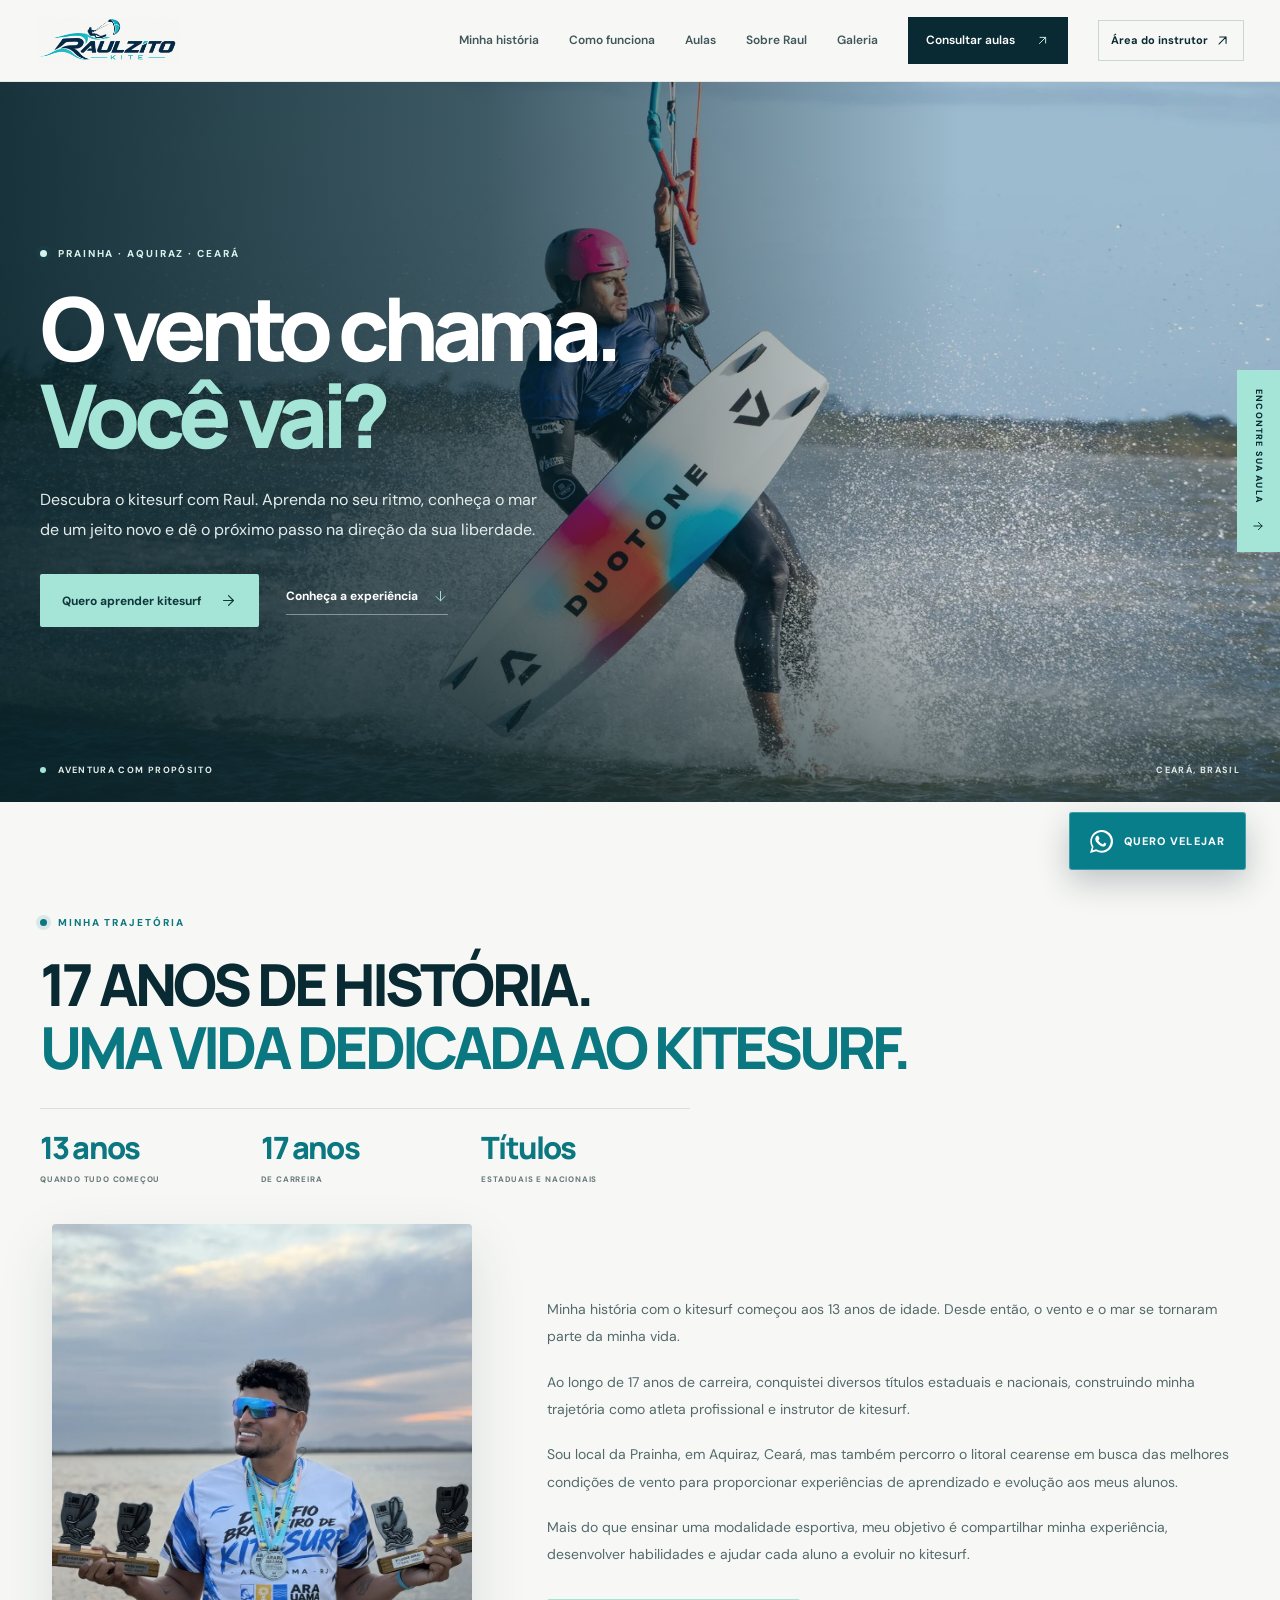
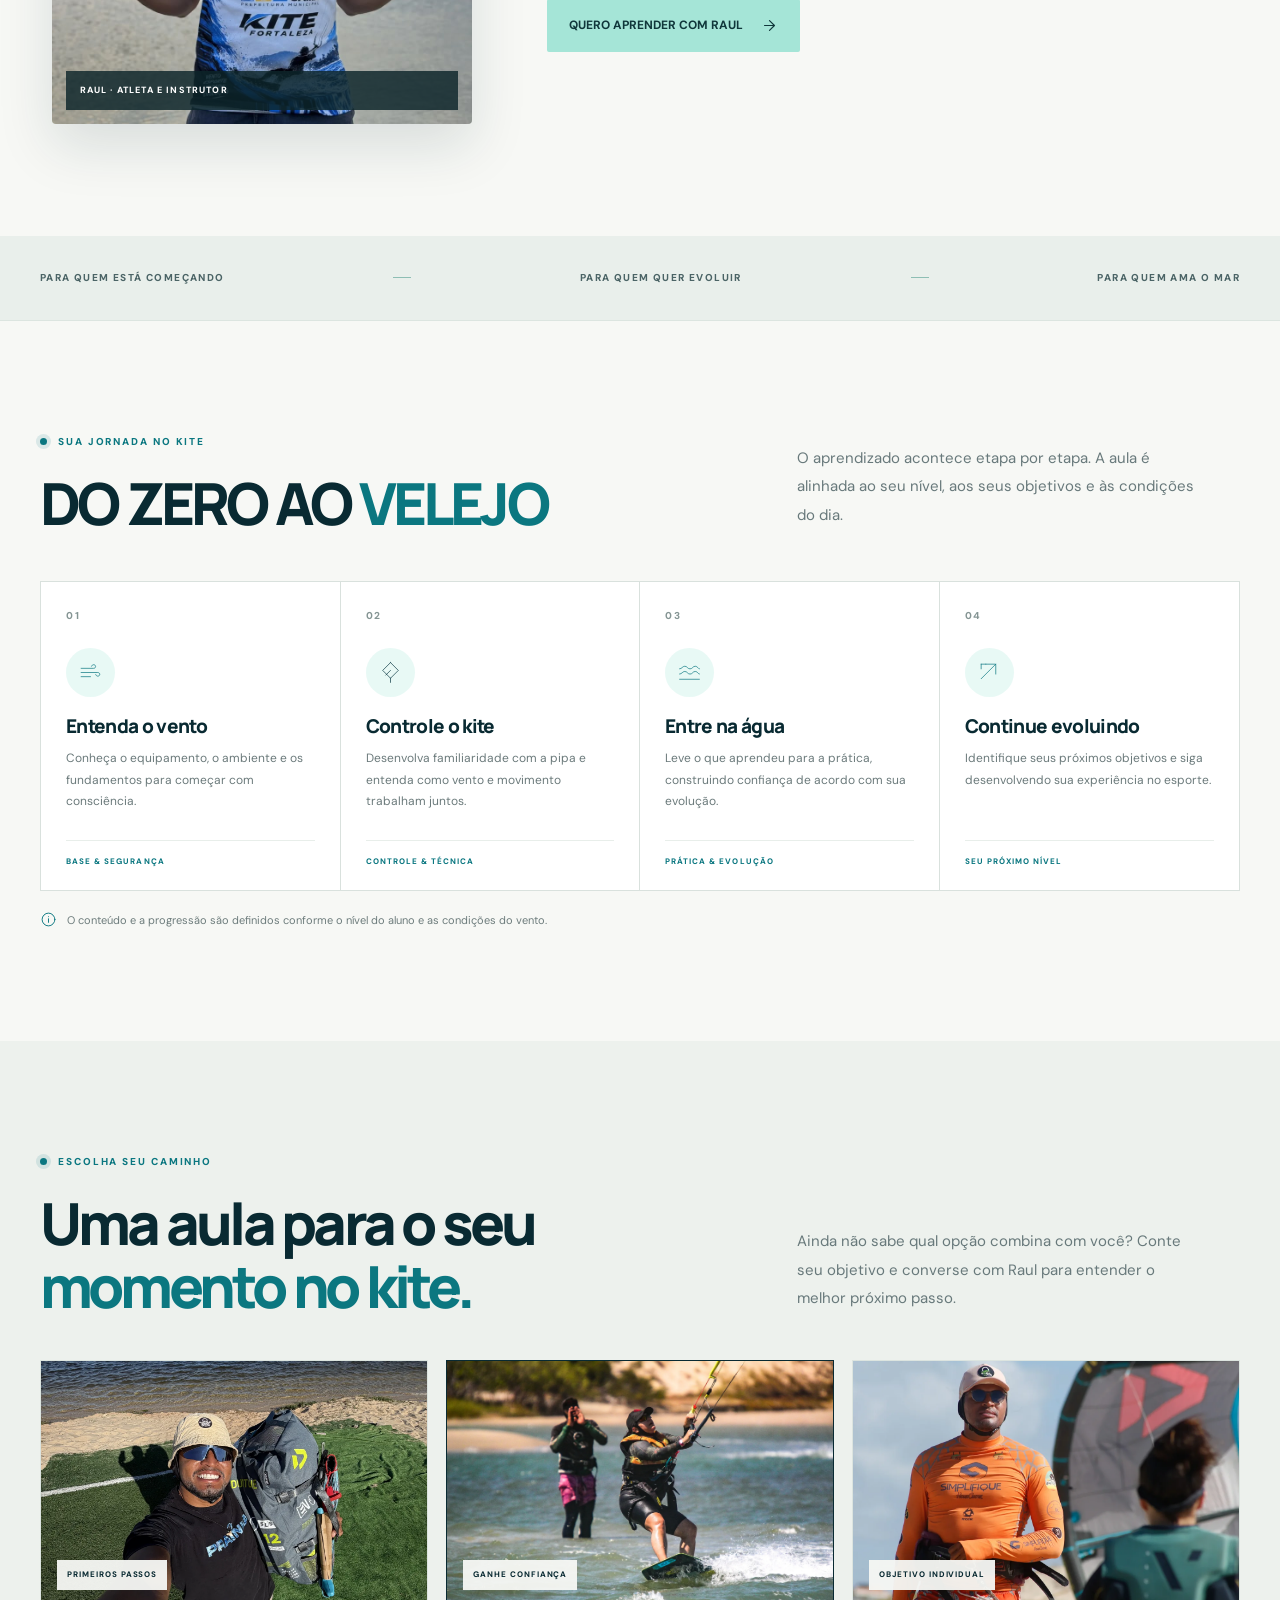
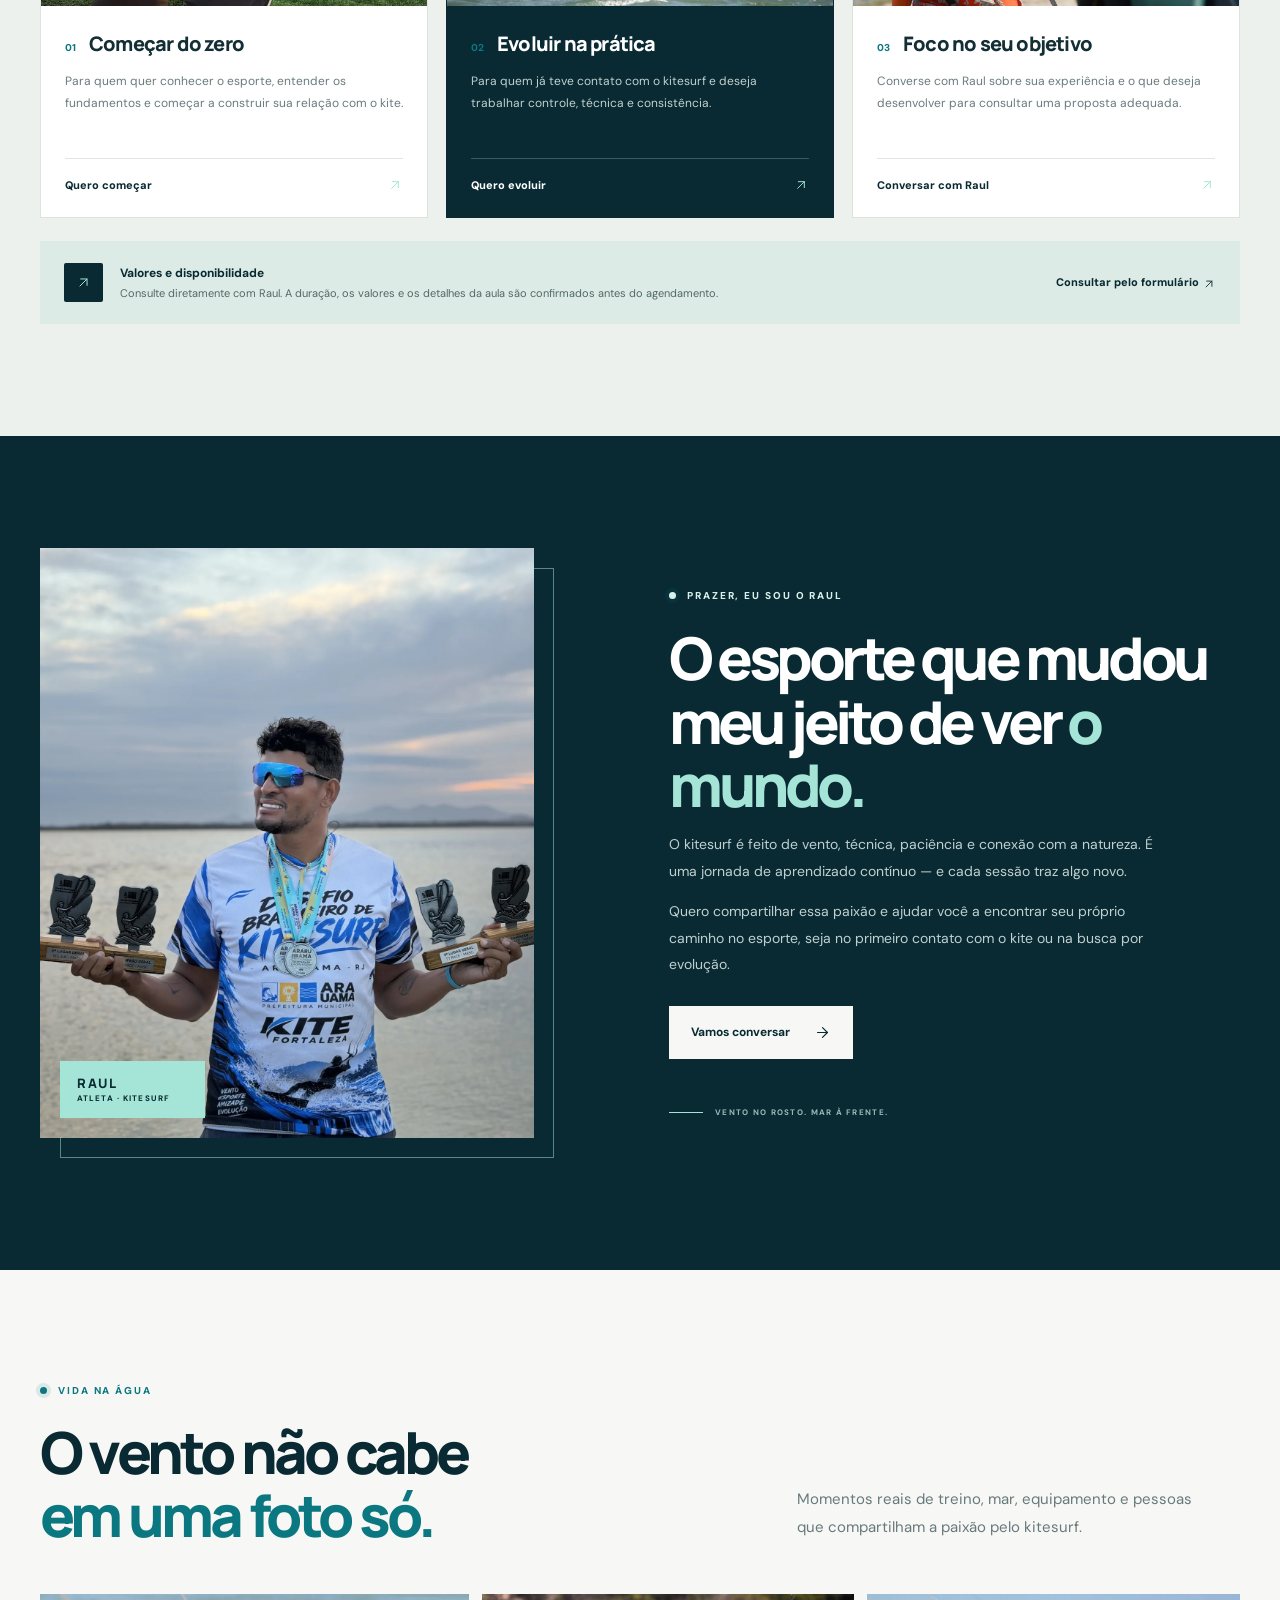
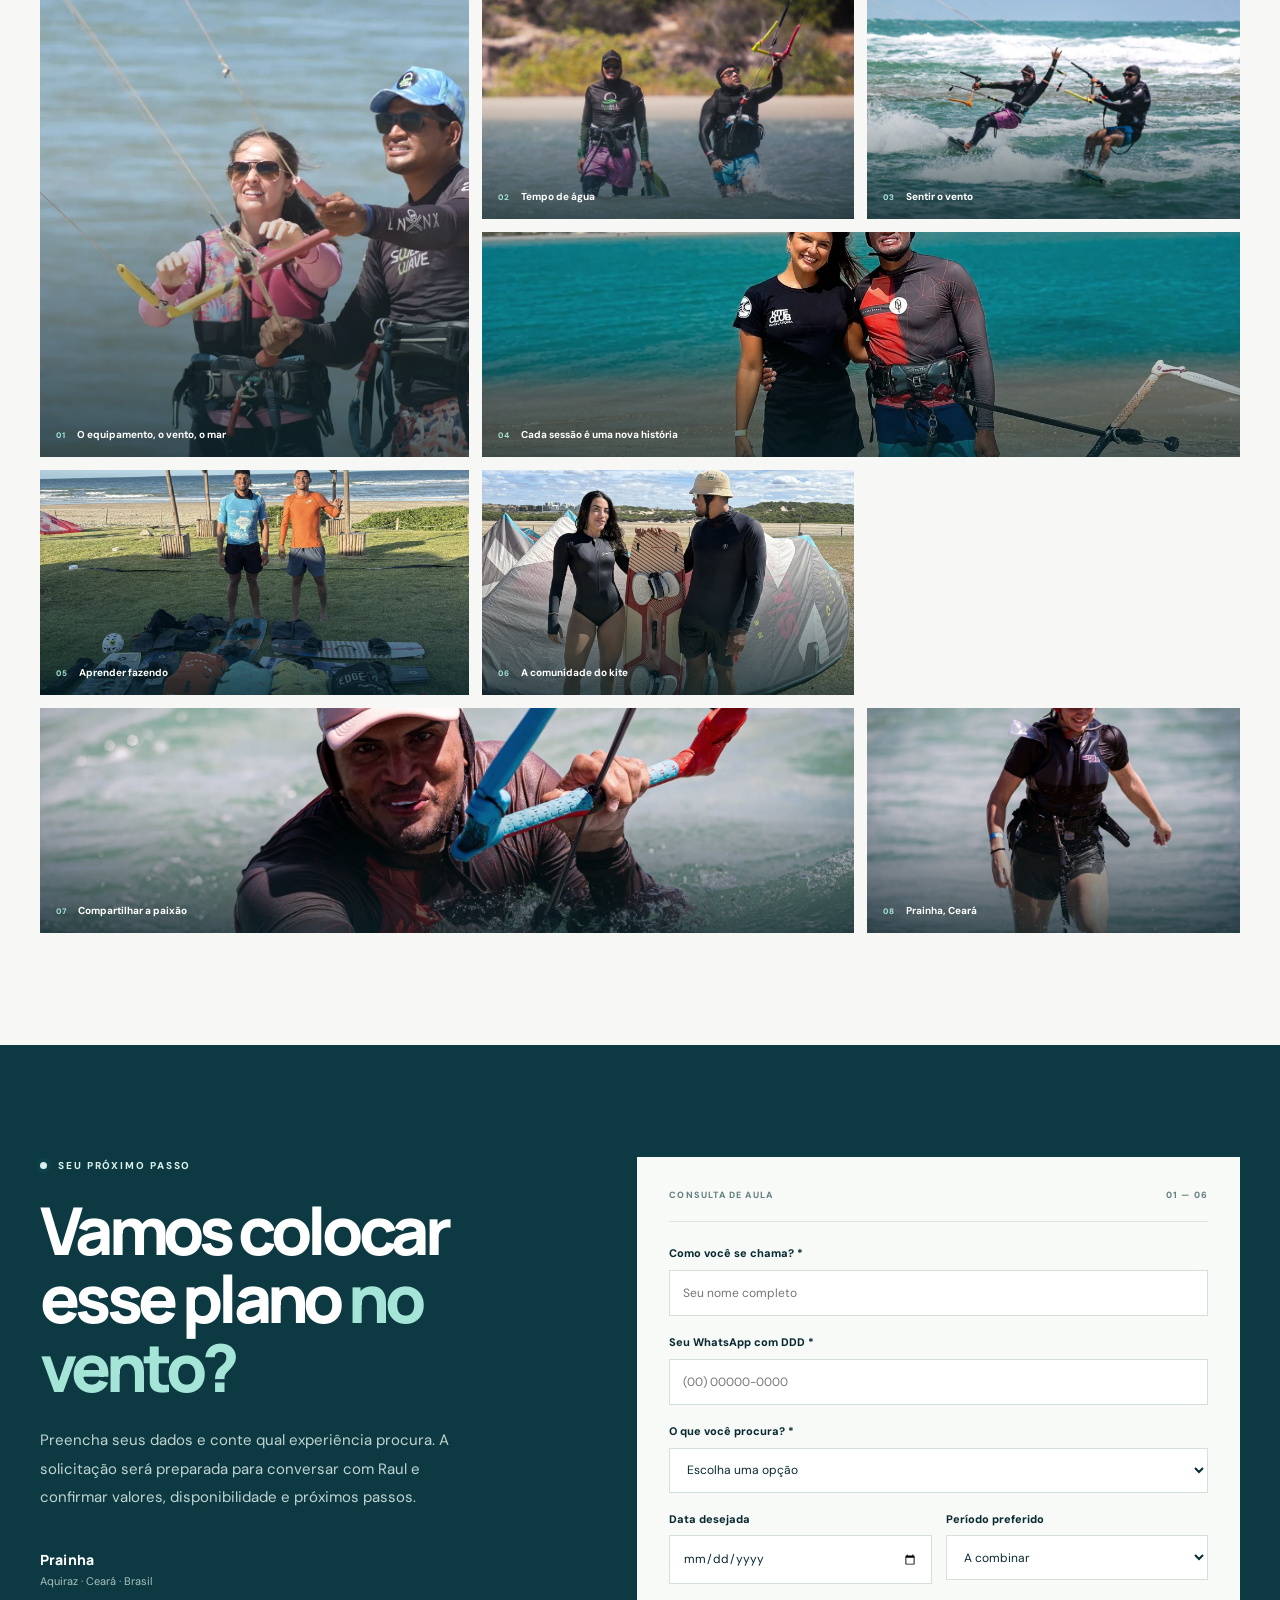
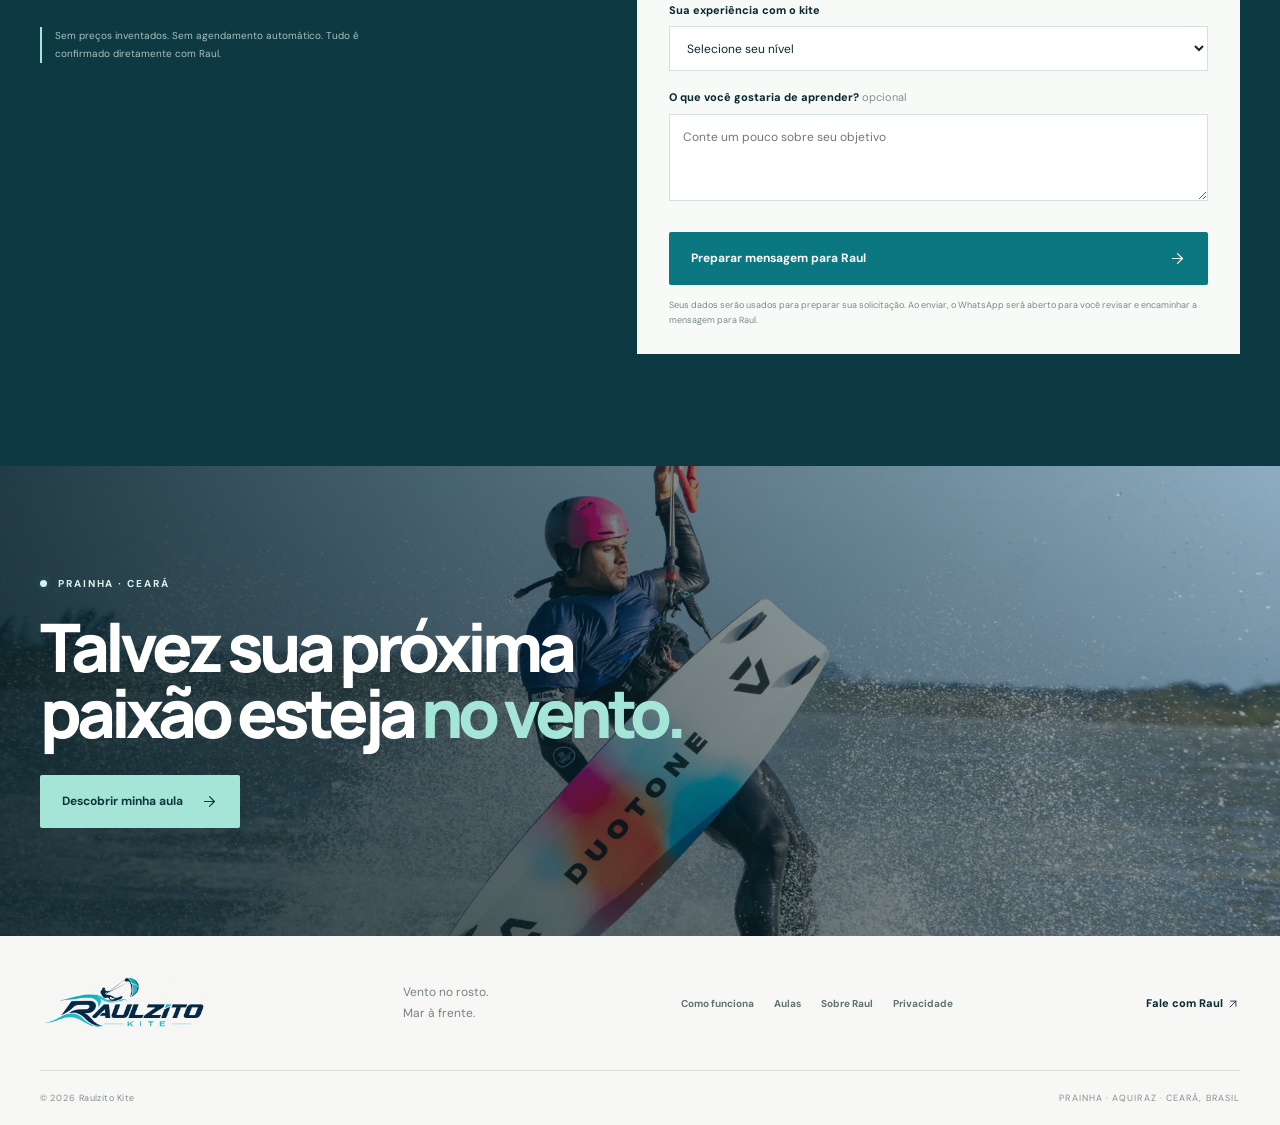
==== index.html @ 7137247d "Improve SEO metadata and structured data" ====
<!doctype html>
<html lang="pt-BR">
<head>
  <meta charset="utf-8">
    <link rel="manifest" href="manifest.webmanifest">
    <meta name="theme-color" content="#159b82">
    <meta name="apple-mobile-web-app-capable" content="yes">
    <meta name="apple-mobile-web-app-status-bar-style" content="black-translucent">
    <link rel="apple-touch-icon" href="assets/raulzito-kite-icon.png"><meta name="viewport" content="width=device-width,initial-scale=1">
  <meta name="theme-color" content="#f7f8f5">
  <title>Raulzito Kite | Aulas de Kitesurf na Prainha</title>
  <meta name="description" content="Conheça as aulas de kitesurf com Raulzito Kite na Prainha, Aquiraz, Ceará. Consulte disponibilidade e escolha seu objetivo.">
  <meta property="og:type" content="website"><meta property="og:title" content="Raulzito Kite — Seu próximo capítulo começa com o vento"><meta property="og:description" content="Aulas de kitesurf na Prainha, Aquiraz, Ceará."><meta property="og:image" content="assets/foto-01.webp">
  <link rel="icon" type="image/png" sizes="512x512" href="assets/raulzito-kite-icon.png"><link rel="preconnect" href="https://fonts.googleapis.com"><link rel="preconnect" href="https://fonts.gstatic.com" crossorigin>
  <link href="https://fonts.googleapis.com/css2?family=DM+Sans:wght@400;500;600;700&family=Manrope:wght@400;500;600;700;800&display=swap" rel="stylesheet">
  <link rel="stylesheet" href="styles.css">
  <link rel="canonical" href="https://www.raulzitokite.com.br/">
  <meta name="robots" content="index,follow,max-image-preview:large">
  <meta property="og:locale" content="pt_BR">
  <meta property="og:site_name" content="Raulzito Kite">
  <meta property="og:url" content="https://www.raulzitokite.com.br/">
  <meta property="og:image:alt" content="Raul praticando kitesurf na Prainha, Aquiraz, Ceará">
  <meta name="twitter:card" content="summary_large_image">
  <meta name="twitter:title" content="Raulzito Kite | Aulas de Kitesurf na Prainha">
  <meta name="twitter:description" content="Aulas de kitesurf com Raulzito Kite na Prainha, Aquiraz, Ceará.">
  <meta name="twitter:image" content="https://www.raulzitokite.com.br/assets/foto-01.webp">
  <script type="application/ld+json">
  {
    "@context": "https://schema.org",
    "@type": "SportsActivityLocation",
    "name": "Raulzito Kite",
    "url": "https://www.raulzitokite.com.br/",
    "description": "Aulas de kitesurf com Raulzito Kite na Prainha, Aquiraz, Ceará.",
    "image": "https://www.raulzitokite.com.br/assets/foto-01.webp",
    "address": {
      "@type": "PostalAddress",
      "addressLocality": "Aquiraz",
      "addressRegion": "CE",
      "addressCountry": "BR"
    },
    "areaServed": {
      "@type": "Place",
      "name": "Prainha, Aquiraz, Ceará, Brasil"
    }
  }
  </script>
</head>
<body>
  <header class="site-header" id="top">
    <a class="brand" href="#top" aria-label="Raulzito Kite — início"><img class="brand-logo" src="assets/raulzito-kite-logo.png" alt="Raulzito Kite"></a>
    <button class="menu-toggle" aria-label="Abrir menu" aria-expanded="false" aria-controls="primary-navigation"><span></span><span></span></button>
    <nav class="main-nav" id="primary-navigation" aria-label="Navegação principal"><a href="#historia">Minha história</a><a href="#metodo">Como funciona</a><a href="#aulas">Aulas</a><a href="#raul">Sobre Raul</a><a href="#galeria">Galeria</a><a class="nav-cta" href="#agendar">Consultar aulas <svg class="ui-icon arrow-icon" viewBox="0 0 24 24" aria-hidden="true" focusable="false"><path d="M7 17 17 7M8 7h9v9"/></svg></a><a class="nav-admin" href="admin.html">Área do instrutor <svg class="ui-icon arrow-icon" viewBox="0 0 24 24" aria-hidden="true" focusable="false"><path d="M7 17 17 7M8 7h9v9"/></svg></a></nav>
  </header>
  <main>
    <section class="hero" aria-labelledby="hero-title">
      <img class="hero-photo" src="assets/foto-01.webp" alt="Raul praticando kitesurf sobre a água" fetchpriority="high">
      <div class="hero-shade"></div>
      <div class="hero-content wrap">
        <p class="eyebrow light"><span class="eyebrow-dot"></span> PRAINHA · AQUIRAZ · CEARÁ</p>
        <h1 id="hero-title">O vento chama.<br><em>Você vai?</em></h1>
        <p class="hero-copy">Descubra o kitesurf com Raul. Aprenda no seu ritmo, conheça o mar de um jeito novo e dê o próximo passo na direção da sua liberdade.</p>
        <div class="hero-actions"><a class="button button-primary" href="#agendar">Quero aprender kitesurf <svg class="ui-icon arrow-icon" viewBox="0 0 24 24" aria-hidden="true" focusable="false"><path d="M5 12h13M12 5l7 7-7 7"/></svg></a><a class="hero-link" href="#metodo">Conheça a experiência <svg class="ui-icon arrow-icon" viewBox="0 0 24 24" aria-hidden="true" focusable="false"><path d="M12 4v15M5 12l7 7 7-7"/></svg></a></div>
      </div>
      <div class="hero-caption"><span><b class="caption-dot"></b> AVENTURA COM PROPÓSITO</span><span>CEARÁ, BRASIL</span></div>
      <a class="hero-side-note" href="#aulas">ENCONTRE SUA AULA <svg class="ui-icon arrow-icon" viewBox="0 0 24 24" aria-hidden="true" focusable="false"><path d="M7 17 17 7M8 7h9v9"/></svg></a>
    </section>


    <section class="bio-history section-pad" id="historia" aria-labelledby="bio-history-title">
      <div class="wrap bio-history-grid">
        <div class="bio-history-heading">
          <p class="eyebrow"><span class="eyebrow-dot"></span> MINHA TRAJETÓRIA</p>
          <h2 id="bio-history-title">17 ANOS DE HISTÓRIA.<br><em>UMA VIDA DEDICADA AO KITESURF.</em></h2>
          <div class="bio-history-stats" aria-label="Destaques da carreira">
            <div><strong>13 anos</strong><span>QUANDO TUDO COMEÇOU</span></div>
            <div><strong>17 anos</strong><span>DE CARREIRA</span></div>
            <div><strong>Títulos</strong><span>ESTADUAIS E NACIONAIS</span></div>
          </div>
        </div>
        <div class="bio-history-content">
          <div class="bio-history-photo"><img src="assets/raul-biografia.jpeg" alt="Raul segurando medalha e troféus de kitesurf na praia" loading="lazy"><span>RAUL · ATLETA E INSTRUTOR</span></div>
          <div class="bio-history-copy">
            <p>Minha história com o kitesurf começou aos 13 anos de idade. Desde então, o vento e o mar se tornaram parte da minha vida.</p>
            <p>Ao longo de 17 anos de carreira, conquistei diversos títulos estaduais e nacionais, construindo minha trajetória como atleta profissional e instrutor de kitesurf.</p>
            <p>Sou local da Prainha, em Aquiraz, Ceará, mas também percorro o litoral cearense em busca das melhores condições de vento para proporcionar experiências de aprendizado e evolução aos meus alunos.</p>
            <p>Mais do que ensinar uma modalidade esportiva, meu objetivo é compartilhar minha experiência, desenvolver habilidades e ajudar cada aluno a evoluir no kitesurf.</p>
            <a class="button button-primary" href="#agendar">QUERO APRENDER COM RAUL <svg class="ui-icon arrow-icon" viewBox="0 0 24 24" aria-hidden="true" focusable="false"><path d="M5 12h13M12 5l7 7-7 7"/></svg></a>
          </div>
        </div>
      </div>
    </section>

    <section class="intro-band"><div class="wrap intro-band-inner"><p>PARA QUEM ESTÁ COMEÇANDO</p><span class="band-divider" aria-hidden="true"></span><p>PARA QUEM QUER EVOLUIR</p><span class="band-divider" aria-hidden="true"></span><p>PARA QUEM AMA O MAR</p></div></section>

    <section class="method section-pad" id="metodo"><div class="wrap">
      <div class="section-heading"><div><p class="eyebrow"><span class="eyebrow-dot"></span> SUA JORNADA NO KITE</p><h2>DO ZERO AO <em>VELEJO</em></h2></div><p class="section-lead">O aprendizado acontece etapa por etapa. A aula é alinhada ao seu nível, aos seus objetivos e às condições do dia.</p></div>
      <div class="steps-grid">
        <article class="step-card"><span class="step-number">01</span><div class="step-icon"><svg class="ui-icon step-svg" viewBox="0 0 48 48" aria-hidden="true" focusable="false"><path d="M6 16h24c5 0 5-7 0-7-2 0-3 1-4 3M6 24h32c5 0 5 7 0 7-2 0-3-1-4-3M6 32h18"/></svg></div><h3>Entenda o vento</h3><p>Conheça o equipamento, o ambiente e os fundamentos para começar com consciência.</p><span class="step-bottom">BASE & SEGURANÇA</span></article>
        <article class="step-card"><span class="step-number">02</span><div class="step-icon kite-icon"><svg class="ui-icon step-svg" viewBox="0 0 48 48" aria-hidden="true" focusable="false"><path d="M24 5 39 20 24 35 9 20 24 5ZM24 35v8M24 20l-9 9"/></svg></div><h3>Controle o kite</h3><p>Desenvolva familiaridade com a pipa e entenda como vento e movimento trabalham juntos.</p><span class="step-bottom">CONTROLE & TÉCNICA</span></article>
        <article class="step-card"><span class="step-number">03</span><div class="step-icon wave-icon"><svg class="ui-icon step-svg" viewBox="0 0 48 48" aria-hidden="true" focusable="false"><path d="M5 17c5 0 5-5 10-5s5 5 10 5 5-5 10-5 5 5 8 5M5 27c5 0 5-5 10-5s5 5 10 5 5-5 10-5 5 5 8 5M5 37h38"/></svg></div><h3>Entre na água</h3><p>Leve o que aprendeu para a prática, construindo confiança de acordo com sua evolução.</p><span class="step-bottom">PRÁTICA & EVOLUÇÃO</span></article>
        <article class="step-card"><span class="step-number">04</span><div class="step-icon"><svg class="ui-icon step-svg" viewBox="0 0 48 48" aria-hidden="true" focusable="false"><path d="M8 36 36 8M17 8h19v19M8 8v9M8 8h9"/></svg></div><h3>Continue evoluindo</h3><p>Identifique seus próximos objetivos e siga desenvolvendo sua experiência no esporte.</p><span class="step-bottom">SEU PRÓXIMO NÍVEL</span></article>
      </div>
      <p class="method-note"><svg class="ui-icon info-icon" viewBox="0 0 24 24" aria-hidden="true" focusable="false"><circle cx="12" cy="12" r="9"/><path d="M12 11v5M12 8h.01"/></svg> O conteúdo e a progressão são definidos conforme o nível do aluno e as condições do vento.</p>
    </div></section>

    <section class="lessons section-pad" id="aulas"><div class="wrap">
      <div class="section-heading lessons-heading"><div><p class="eyebrow"><span class="eyebrow-dot"></span> ESCOLHA SEU CAMINHO</p><h2>Uma aula para o seu<br><em>momento no kite.</em></h2></div><p class="section-lead">Ainda não sabe qual opção combina com você? Conte seu objetivo e converse com Raul para entender o melhor próximo passo.</p></div>
      <div class="lesson-grid">
        <article class="lesson-card"><div class="lesson-image"><img src="assets/foto-03.webp" alt="Raul na praia com equipamento de kitesurf" loading="lazy"><span class="lesson-tag">PRIMEIROS PASSOS</span></div><div class="lesson-info"><div class="lesson-title-row"><span>01</span><h3>Começar do zero</h3></div><p>Para quem quer conhecer o esporte, entender os fundamentos e começar a construir sua relação com o kite.</p><button class="text-button choose-lesson" data-lesson="Aula para iniciantes">Quero começar <svg class="ui-icon arrow-icon" viewBox="0 0 24 24" aria-hidden="true" focusable="false"><path d="M7 17 17 7M8 7h9v9"/></svg></button></div></article>
        <article class="lesson-card lesson-featured"><div class="lesson-image"><img src="assets/foto-07.webp" alt="Praticantes velejando sobre a água" loading="lazy"><span class="lesson-tag">GANHE CONFIANÇA</span></div><div class="lesson-info"><div class="lesson-title-row"><span>02</span><h3>Evoluir na prática</h3></div><p>Para quem já teve contato com o kitesurf e deseja trabalhar controle, técnica e consistência.</p><button class="text-button choose-lesson" data-lesson="Aula de evolução">Quero evoluir <svg class="ui-icon arrow-icon" viewBox="0 0 24 24" aria-hidden="true" focusable="false"><path d="M7 17 17 7M8 7h9v9"/></svg></button></div></article>
        <article class="lesson-card"><div class="lesson-image"><img src="assets/foto-06.webp" alt="Orientação de kitesurf na praia" loading="lazy"><span class="lesson-tag">OBJETIVO INDIVIDUAL</span></div><div class="lesson-info"><div class="lesson-title-row"><span>03</span><h3>Foco no seu objetivo</h3></div><p>Converse com Raul sobre sua experiência e o que deseja desenvolver para consultar uma proposta adequada.</p><button class="text-button choose-lesson" data-lesson="Aula personalizada">Conversar com Raul <svg class="ui-icon arrow-icon" viewBox="0 0 24 24" aria-hidden="true" focusable="false"><path d="M7 17 17 7M8 7h9v9"/></svg></button></div></article>
      </div>
      <div class="pricing-note"><span class="pricing-note-icon" aria-hidden="true"><svg class="ui-icon arrow-icon" viewBox="0 0 24 24" aria-hidden="true" focusable="false"><path d="M7 17 17 7M8 7h9v9"/></svg></span><p><strong>Valores e disponibilidade</strong><br>Consulte diretamente com Raul. A duração, os valores e os detalhes da aula são confirmados antes do agendamento.</p><a href="#agendar">Consultar pelo formulário <svg class="ui-icon arrow-icon" viewBox="0 0 24 24" aria-hidden="true" focusable="false"><path d="M7 17 17 7M8 7h9v9"/></svg></a></div>
    </div></section>

    <section class="about section-pad" id="raul"><div class="wrap about-grid"><div class="about-photo-wrap"><img src="assets/foto-02.webp" alt="Raul com medalhas e troféus" loading="lazy"><div class="photo-label"><span>RAUL</span><small>ATLETA · KITESURF</small></div><div class="photo-outline"></div></div><div class="about-copy"><p class="eyebrow light"><span class="eyebrow-dot"></span> PRAZER, EU SOU O RAUL</p><h2>O esporte que mudou<br>meu jeito de ver <em>o mundo.</em></h2><p>O kitesurf é feito de vento, técnica, paciência e conexão com a natureza. É uma jornada de aprendizado contínuo — e cada sessão traz algo novo.</p><p>Quero compartilhar essa paixão e ajudar você a encontrar seu próprio caminho no esporte, seja no primeiro contato com o kite ou na busca por evolução.</p><a class="button button-light" href="#agendar">Vamos conversar <svg class="ui-icon arrow-icon" viewBox="0 0 24 24" aria-hidden="true" focusable="false"><path d="M5 12h13M12 5l7 7-7 7"/></svg></a><div class="about-signature"><span class="signature-line"></span><span>VENTO NO ROSTO. MAR À FRENTE.</span></div></div></div></section>

    <section class="gallery section-pad" id="galeria"><div class="wrap"><div class="section-heading"><div><p class="eyebrow"><span class="eyebrow-dot"></span> VIDA NA ÁGUA</p><h2>O vento não cabe<br><em>em uma foto só.</em></h2></div><p class="section-lead">Momentos reais de treino, mar, equipamento e pessoas que compartilham a paixão pelo kitesurf.</p></div>
      <div class="gallery-grid"><figure class="gallery-item gallery-tall"><img src="assets/foto-05.webp" alt="Raul com equipamento na praia" loading="lazy"><figcaption><span>01</span> O equipamento, o vento, o mar</figcaption></figure><figure class="gallery-item"><img src="assets/foto-08.webp" alt="Raul durante uma sessão de kitesurf" loading="lazy"><figcaption><span>02</span> Tempo de água</figcaption></figure><figure class="gallery-item"><img src="assets/foto-09.webp" alt="Praticante de kitesurf em movimento" loading="lazy"><figcaption><span>03</span> Sentir o vento</figcaption></figure><figure class="gallery-item gallery-wide"><img src="assets/foto-10.webp" alt="Kitesurfistas velejando no mar" loading="lazy"><figcaption><span>04</span> Cada sessão é uma nova história</figcaption></figure><figure class="gallery-item"><img src="assets/foto-11.webp" alt="Praticante de kitesurf próximo à praia" loading="lazy"><figcaption><span>05</span> Aprender fazendo</figcaption></figure><figure class="gallery-item"><img src="assets/foto-12.webp" alt="Pessoas e equipamentos de kitesurf na praia" loading="lazy"><figcaption><span>06</span> A comunidade do kite</figcaption></figure><figure class="gallery-item gallery-wide"><img src="assets/foto-13.webp" alt="Raul com outro praticante na praia" loading="lazy"><figcaption><span>07</span> Compartilhar a paixão</figcaption></figure><figure class="gallery-item"><img src="assets/foto-14.webp" alt="Raul na água com equipamento de kitesurf" loading="lazy"><figcaption><span>08</span> Prainha, Ceará</figcaption></figure></div>
    </div></section>

    <section class="booking section-pad" id="agendar"><div class="wrap booking-grid"><div class="booking-copy"><p class="eyebrow light"><span class="eyebrow-dot"></span> SEU PRÓXIMO PASSO</p><h2>Vamos colocar<br>esse plano <em>no vento?</em></h2><p>Preencha seus dados e conte qual experiência procura. A solicitação será preparada para conversar com Raul e confirmar valores, disponibilidade e próximos passos.</p><div class="booking-place"><span><strong>Prainha</strong><small>Aquiraz · Ceará · Brasil</small></span></div><div class="booking-small-note">Sem preços inventados. Sem agendamento automático. Tudo é confirmado diretamente com Raul.</div></div>
      <form class="booking-form" id="booking-form"><div class="form-heading"><span>CONSULTA DE AULA</span><span>01 — 06</span></div><label for="name">Como você se chama? *</label><input id="name" name="name" autocomplete="name" placeholder="Seu nome completo" required>
        <label for="phone">Seu WhatsApp com DDD *</label><input id="phone" name="phone" inputmode="tel" autocomplete="tel" placeholder="(00) 00000-0000" required>
        <label for="lesson">O que você procura? *</label><select id="lesson" name="lesson" required><option value="">Escolha uma opção</option><option>Aula para iniciantes</option><option>Aula de evolução</option><option>Aula personalizada</option><option>Ainda tenho dúvidas</option></select>
        <div class="form-row"><div><label for="date">Data desejada</label><input id="date" name="date" type="date"></div><div><label for="time">Período preferido</label><select id="time" name="time"><option value="">A combinar</option><option>Manhã</option><option>Tarde</option><option>Flexível</option></select></div></div>
        <label for="level">Sua experiência com o kite</label><select id="level" name="level"><option value="">Selecione seu nível</option><option>Sou iniciante</option><option>Já fiz algumas aulas</option><option>Já velejo e quero evoluir</option><option>Prefiro conversar primeiro</option></select>
        <label for="notes">O que você gostaria de aprender? <span class="optional">opcional</span></label><textarea id="notes" name="notes" rows="3" placeholder="Conte um pouco sobre seu objetivo"></textarea>
        <button class="button button-primary form-submit" type="submit">Preparar mensagem para Raul <svg class="ui-icon arrow-icon" viewBox="0 0 24 24" aria-hidden="true" focusable="false"><path d="M5 12h13M12 5l7 7-7 7"/></svg></button><p class="form-privacy">Seus dados serão usados para preparar sua solicitação. Ao enviar, o WhatsApp será aberto para você revisar e encaminhar a mensagem para Raul.</p><p class="form-status" id="form-status" role="status" aria-live="polite"></p>
      </form></div></section>

    <section class="closing"><img src="assets/foto-01.webp" alt="Raul praticando kitesurf no mar" loading="lazy"><div class="closing-shade"></div><div class="closing-content wrap"><p class="eyebrow light"><span class="eyebrow-dot"></span> PRAINHA · CEARÁ</p><h2>Talvez sua próxima<br>paixão esteja <em>no vento.</em></h2><a class="button button-primary" href="#agendar">Descobrir minha aula <svg class="ui-icon arrow-icon" viewBox="0 0 24 24" aria-hidden="true" focusable="false"><path d="M5 12h13M12 5l7 7-7 7"/></svg></a></div></section>
  </main>
  <footer class="footer"><div class="wrap footer-main"><a class="brand footer-brand" href="#top" aria-label="Raulzito Kite — início"><img class="brand-logo footer-logo" src="assets/raulzito-kite-logo.png" alt="Raulzito Kite"></a><p>Vento no rosto.<br>Mar à frente.</p><div class="footer-links"><a href="#metodo">Como funciona</a><a href="#aulas">Aulas</a><a href="#raul">Sobre Raul</a><a href="privacidade.html">Privacidade</a></div><a class="footer-contact" href="#agendar">Fale com Raul <svg class="ui-icon arrow-icon" viewBox="0 0 24 24" aria-hidden="true" focusable="false"><path d="M7 17 17 7M8 7h9v9"/></svg></a></div><div class="wrap footer-bottom"><span>© <span id="year"></span> Raulzito Kite</span><span>PRAINHA · AQUIRAZ · CEARÁ, BRASIL</span></div></footer>
  <a class="floating-whatsapp-cta" href="https://wa.me/558585962829?text=Ol%C3%A1%2C%20Raul!%20Quero%20velejar%20a%C3%AD%20e%20gostaria%20de%20saber%20mais%20sobre%20as%20aulas%20de%20kitesurf." target="_blank" rel="noopener noreferrer" aria-label="Quero velejar — conversar com Raul pelo WhatsApp">
    <svg viewBox="0 0 24 24" aria-hidden="true" focusable="false"><path d="M20.5 3.5A11.8 11.8 0 0 0 12.1 0C5.6 0 .3 5.3.3 11.8c0 2.1.6 4.1 1.6 5.9L0 24l6.5-1.7a11.8 11.8 0 0 0 5.6 1.4h.1c6.5 0 11.8-5.3 11.8-11.8 0-3.2-1.2-6.2-3.5-8.4ZM12.1 21.7h-.1a9.8 9.8 0 0 1-5-1.4l-.4-.2-3.9 1 1-3.8-.3-.4a9.8 9.8 0 1 1 8.7 4.8Zm5.4-7.3c-.3-.2-1.8-.9-2.1-1s-.5-.2-.7.2-.8 1-1 1.2-.4.2-.7.1a8.1 8.1 0 0 1-2.4-1.5 9 9 0 0 1-1.7-2.1c-.2-.3 0-.5.1-.7l.5-.6.3-.5c.1-.2 0-.4 0-.6s-.7-1.7-.9-2.3c-.2-.6-.5-.5-.7-.5h-.6c-.2 0-.6.1-.9.4s-1.2 1.2-1.2 2.8 1.2 3.2 1.4 3.4a11.3 11.3 0 0 0 4.4 3.9c.6.3 1.1.5 1.5.6.6.2 1.2.2 1.6.1.5-.1 1.8-.7 2-1.4.3-.7.3-1.3.2-1.4s-.2-.2-.5-.3Z"/></svg>
    <span>QUERO VELEJAR</span>
  </a>
  <script src="config.js"></script><script src="script.js"></script>
</body></html>
---- styles.css ----
:root{--ink:#132e34;--deep:#092a32;--deep2:#0c3a43;--sea:#0b7780;--mint:#c9ece4;--paper:#f7f8f5;--sand:#eef1ec;--white:#fff;--muted:#697a7d;--line:#d9e1dd;--display:'Manrope',sans-serif;--body:'DM Sans',sans-serif}*{box-sizing:border-box}html{scroll-behavior:smooth;scroll-padding-top:86px}body{margin:0;background:var(--paper);color:var(--ink);font:15px/1.7 var(--body);-webkit-font-smoothing:antialiased}img{display:block;width:100%;max-width:100%;object-fit:cover}a{color:inherit;text-decoration:none}button,input,select,textarea{font:inherit}.wrap{width:min(1200px,calc(100% - 72px));margin-inline:auto}.site-header{height:82px;padding:0 max(36px,calc((100vw - 1320px)/2));display:flex;align-items:center;justify-content:space-between;background:rgba(247,248,245,.97);position:sticky;top:0;z-index:50;border-bottom:1px solid rgba(19,46,52,.08);backdrop-filter:blur(16px)}.brand{display:inline-flex;align-items:center;flex-shrink:0}.brand-logo{width:145px;height:72px;object-fit:contain;object-position:left center}.footer-logo{width:170px;height:85px;object-position:left center}.main-nav{display:flex;align-items:center;gap:30px;font-size:12px;font-weight:600;color:#40565a}.main-nav>a:not(.nav-cta):hover{color:var(--sea)}.nav-admin{display:inline-flex;align-items:center;gap:6px;padding:10px 12px;border:1px solid #cbd8d2;color:var(--deep);font-size:11px;font-weight:700;white-space:nowrap;transition:background .2s,border-color .2s}.nav-admin:hover{background:#e7f1ec;border-color:#9ebbb0}.nav-admin span{color:var(--sea);font-size:13px}.nav-cta{display:flex;align-items:center;gap:20px;background:var(--deep);color:white;padding:13px 18px}.nav-cta span{color:var(--mint)}.menu-toggle{display:none}.hero{height:min(720px,calc(100vh - 82px));min-height:590px;position:relative;overflow:hidden;display:flex;align-items:center;background:var(--deep);color:white}.hero-photo,.hero-shade{position:absolute;inset:0;width:100%;height:100%}.hero-photo{object-position:center 42%;filter:saturate(.92)}.hero-shade{background:linear-gradient(90deg,rgba(5,31,37,.89) 0%,rgba(5,31,37,.67) 38%,rgba(5,31,37,.13) 75%),linear-gradient(0deg,rgba(5,31,37,.55),transparent 32%)}.hero-content{position:relative;z-index:2;padding-bottom:12px}.eyebrow{display:flex;align-items:center;gap:11px;font-size:10px;letter-spacing:.19em;font-weight:800;text-transform:uppercase;color:var(--sea);margin:0 0 22px}.eyebrow.light{color:#d8f1ec}.eyebrow-dot{width:7px;height:7px;border-radius:50%;background:currentColor;display:inline-block;box-shadow:0 0 0 4px rgba(11,119,128,.12)}.hero h1,.section-heading h2,.about-copy h2,.closing h2{font:800 clamp(48px,7.2vw,88px)/.99 var(--display);letter-spacing:-.075em;margin:0;text-wrap:balance}.hero h1 em,.section-heading h2 em,.about-copy h2 em,.closing h2 em{font-style:normal;color:#a5e5d7}.hero-copy{max-width:515px;margin:27px 0 30px;color:#e3edeb;font-size:16px;line-height:1.85}.hero-actions{display:flex;align-items:center;gap:27px}.button{min-height:53px;padding:0 21px;display:inline-flex;align-items:center;justify-content:center;gap:24px;border:1px solid transparent;font-size:12px;font-weight:700;cursor:pointer;transition:transform .2s,background .2s}.button:hover{transform:translateY(-2px)}.button-primary{background:#a5e5d7;color:#10373b}.button-primary:hover{background:#c5f0e6}.button span{font-size:inherit}.hero-link{display:inline-flex;align-items:center;gap:15px;font-size:12px;font-weight:700;color:white;border-bottom:1px solid rgba(255,255,255,.4);padding-bottom:8px}.hero-link span{color:#a5e5d7}.hero-caption{position:absolute;left:max(36px,calc((100vw - 1200px)/2));right:max(36px,calc((100vw - 1200px)/2));bottom:24px;display:flex;justify-content:space-between;color:#e0ece9;font-size:9px;letter-spacing:.15em;font-weight:700}.caption-dot{display:inline-block;width:6px;height:6px;border-radius:50%;background:#a5e5d7;margin-right:9px}.hero-side-note{position:absolute;right:0;top:40%;writing-mode:vertical-rl;display:flex;align-items:center;gap:16px;background:#a5e5d7;color:var(--deep);padding:19px 14px;font-size:9px;letter-spacing:.13em;font-weight:800}.hero-side-note span{font-size:inherit}.intro-band{background:#e9efeb;border-bottom:1px solid #dce5e0}.intro-band-inner{min-height:84px;display:flex;align-items:center;justify-content:space-between;gap:18px}.intro-band p{font-size:10px;letter-spacing:.14em;font-weight:800;color:#4b6466;margin:0}.band-plus{color:var(--sea)}.section-pad{padding:112px 0}.section-heading{display:grid;grid-template-columns:1.1fr .7fr;align-items:end;gap:60px;margin-bottom:47px}.section-heading h2{font-size:clamp(38px,5vw,58px);color:var(--deep);letter-spacing:-.065em;line-height:1.08}.section-heading h2 em{color:var(--sea)}.section-lead{max-width:410px;color:#68797b;margin:0 0 5px;line-height:1.9}.steps-grid{display:grid;grid-template-columns:repeat(4,1fr);border:1px solid var(--line);background:white}.step-card{min-height:275px;padding:25px 25px 21px;position:relative;border-right:1px solid var(--line);display:flex;flex-direction:column}.step-card:last-child{border-right:0}.step-number{font-size:10px;letter-spacing:.15em;color:#859594;font-weight:800}.step-icon{width:49px;height:49px;border-radius:50%;display:grid;place-items:center;background:#e3f3ee;color:var(--sea);margin:24px 0 18px}.kite-icon{font-size:26px}.wave-icon{font-size:33px}.step-card h3{font:800 19px/1.25 var(--display);letter-spacing:-.035em;margin:0 0 9px;color:var(--deep)}.step-card p{font-size:12px;line-height:1.8;color:#6b7a7b;margin:0 0 27px}.step-bottom{margin-top:auto;padding-top:14px;border-top:1px solid #e8eeea;font-size:8px;letter-spacing:.13em;font-weight:800;color:var(--sea)}.method-note{display:flex;align-items:center;gap:11px;font-size:11px;color:#6d7c7c;margin:20px 0 0}.method-note span{display:grid;place-items:center;width:18px;height:18px;border:1px solid #a5c9c1;border-radius:50%;font-size:10px;color:var(--sea)}.lessons{background:#edf1ed}.lessons-heading{margin-bottom:42px}.lesson-grid{display:grid;grid-template-columns:repeat(3,1fr);gap:18px}.lesson-card{background:white;border:1px solid #dce4df;min-width:0;transition:transform .25s,box-shadow .25s}.lesson-card:hover{transform:translateY(-5px);box-shadow:0 18px 35px rgba(9,42,50,.08)}.lesson-featured{background:var(--deep);color:white;border-color:var(--deep)}.lesson-image{height:245px;position:relative;overflow:hidden;background:#d7e3df}.lesson-image img{height:100%;transition:transform .5s}.lesson-card:hover .lesson-image img{transform:scale(1.035)}.lesson-tag{position:absolute;left:16px;bottom:16px;background:rgba(247,248,245,.95);color:var(--deep);padding:8px 10px;font-size:8px;letter-spacing:.12em;font-weight:800}.lesson-info{padding:25px 24px 23px}.lesson-title-row{display:flex;align-items:baseline;gap:13px}.lesson-title-row>span{font-size:10px;color:var(--sea);font-weight:800}.lesson-title-row h3{font:800 20px/1.25 var(--display);letter-spacing:-.04em;margin:0}.lesson-info p{font-size:12px;line-height:1.9;color:#6a7b7d;min-height:68px;margin:14px 0 20px}.lesson-featured .lesson-info p{color:#c1d0d0}.text-button{border:0;border-top:1px solid #dfe6e1;background:none;width:100%;display:flex;align-items:center;justify-content:space-between;padding:17px 0 0;color:var(--deep);font-size:11px;font-weight:800;text-align:left;cursor:pointer}.text-button span{color:var(--sea)}.lesson-featured .text-button{border-color:#3b5960;color:white}.lesson-featured .text-button span{color:#a5e5d7}.pricing-note{margin-top:23px;background:#dcebe5;padding:22px 24px;display:flex;align-items:center;gap:17px}.pricing-note-icon{flex-shrink:0;width:39px;height:39px;display:grid;place-items:center;background:var(--deep);color:#a5e5d7;border-radius:2px}.pricing-note p{font-size:11px;color:#526968;line-height:1.7;margin:0;flex:1}.pricing-note p strong{color:var(--deep);font-size:12px}.pricing-note>a{font-size:11px;font-weight:800;color:var(--deep);white-space:nowrap}.pricing-note>a span{color:var(--sea);font-size:16px;margin-left:8px}.about{background:var(--deep);color:white;overflow:hidden}.about-grid{display:grid;grid-template-columns:.9fr 1fr;gap:clamp(55px,9vw,120px);align-items:center}.about-photo-wrap{position:relative;padding:0 20px 20px 0}.about-photo-wrap>img{height:590px;object-position:center 28%;position:relative;z-index:1}.photo-outline{position:absolute;inset:20px 0 0 20px;border:1px solid rgba(165,229,215,.5)}.photo-label{position:absolute;z-index:2;left:20px;bottom:40px;background:#a5e5d7;color:var(--deep);padding:13px 17px;display:flex;flex-direction:column;min-width:145px}.photo-label span{font:800 13px var(--display);letter-spacing:.12em}.photo-label small{font-size:8px;letter-spacing:.14em;font-weight:800}.about-copy h2{font-size:clamp(38px,4.7vw,59px);line-height:1.08}.about-copy h2 em{color:#a5e5d7}.about-copy>p:not(.eyebrow){color:#c0d0d0;max-width:490px;font-size:14px;line-height:1.9}.button-light{background:#f7f8f5;color:var(--deep);margin-top:14px}.button-light:hover{background:#d8f0e8}.about-signature{display:flex;align-items:center;gap:12px;margin-top:47px;font-size:8px;letter-spacing:.16em;font-weight:800;color:#9bb7b8}.signature-line{width:34px;height:1px;background:#a5e5d7}.gallery{background:var(--paper)}.gallery-grid{display:grid;grid-template-columns:1.15fr 1fr 1fr;grid-auto-rows:225px;gap:13px}.gallery-item{position:relative;margin:0;overflow:hidden;background:#dce5e1}.gallery-item img{height:100%;transition:transform .55s;filter:saturate(.91)}.gallery-item:hover img{transform:scale(1.045)}.gallery-item:after{content:"";position:absolute;inset:40% 0 0;background:linear-gradient(transparent,rgba(5,31,37,.72))}.gallery-item figcaption{position:absolute;z-index:1;bottom:14px;left:16px;right:12px;color:white;font-size:10px;font-weight:700}.gallery-item figcaption span{font-size:8px;letter-spacing:.13em;color:#a5e5d7;margin-right:9px}.gallery-tall{grid-row:span 2}.gallery-wide{grid-column:span 2}.booking{background:#0d3a42;color:white}.booking-grid{display:grid;grid-template-columns:.8fr 1fr;gap:clamp(45px,9vw,125px);align-items:start}.booking-copy{position:sticky;top:120px}.booking-copy h2{font:800 clamp(42px,5.4vw,66px)/1.04 var(--display);letter-spacing:-.07em;margin:0 0 25px}.booking-copy h2 em{font-style:normal;color:#a5e5d7}.booking-copy>p:not(.eyebrow){max-width:430px;color:#c0d4d2;line-height:1.9}.booking-place{display:flex;align-items:center;gap:14px;margin-top:35px}.place-mark{width:43px;height:43px;border:1px solid #65888a;border-radius:50%;display:grid;place-items:center;color:#a5e5d7;font-size:24px}.booking-place strong,.booking-place small{display:block}.booking-place strong{font:800 14px var(--display)}.booking-place small{font-size:11px;color:#a8c1c1}.booking-small-note{max-width:360px;border-left:2px solid #a5e5d7;padding-left:13px;color:#a8c1c1;font-size:10px;line-height:1.8;margin-top:36px}.booking-form{background:#f8faf7;color:var(--deep);padding:31px 32px 26px}.form-heading{display:flex;justify-content:space-between;border-bottom:1px solid #dce5df;padding-bottom:18px;margin-bottom:22px;font-size:9px;letter-spacing:.13em;font-weight:800;color:#648080}.booking-form label{display:block;font-size:11px;font-weight:800;margin:17px 0 7px}.booking-form input,.booking-form select,.booking-form textarea{width:100%;border:1px solid #d6e0da;background:white;border-radius:0;padding:12px 13px;min-height:45px;color:var(--deep);outline:none;font-size:12px}.booking-form textarea{resize:vertical}.booking-form input:focus,.booking-form select:focus,.booking-form textarea:focus{border-color:var(--sea);box-shadow:0 0 0 3px rgba(11,119,128,.09)}.form-row{display:grid;grid-template-columns:1fr 1fr;gap:14px}.optional{font-weight:400;color:#839190}.form-submit{width:100%;margin-top:22px;background:var(--sea);color:white;justify-content:space-between}.form-submit:hover{background:#095e66}.form-privacy{font-size:9px;line-height:1.7;color:#7a8987;margin:13px 0 0}.form-status{font-size:11px;line-height:1.7;color:#8a4a22;margin:10px 0 0}.form-status:empty{display:none}.closing{height:470px;position:relative;display:flex;align-items:center;overflow:hidden;background:var(--deep);color:white}.closing>img,.closing-shade{position:absolute;inset:0;width:100%;height:100%}.closing>img{object-position:center 45%}.closing-shade{background:linear-gradient(90deg,rgba(4,28,34,.82),rgba(4,28,34,.2)),linear-gradient(0deg,rgba(4,28,34,.28),transparent)}.closing-content{position:relative;z-index:1}.closing h2{font-size:clamp(40px,5.5vw,67px);margin-bottom:28px}.closing h2 em{color:#a5e5d7}.footer{background:#f7f8f5;color:var(--deep)}.footer-main{min-height:135px;display:flex;align-items:center;justify-content:space-between;gap:24px;border-bottom:1px solid #dce4df}.footer-main>p{font-size:12px;line-height:1.8;color:#758482}.footer-links{display:flex;gap:20px;font-size:10px;font-weight:700;color:#617270}.footer-links a:hover{color:var(--sea)}.footer-contact{font-size:11px;font-weight:800}.footer-bottom{min-height:54px;display:flex;align-items:center;justify-content:space-between;gap:18px;font-size:9px;letter-spacing:.05em;color:#82908d}.footer-bottom span:last-child{letter-spacing:.12em}.admin-note{font-size:10px;color:#98b0b0}.fine-print{font-size:10px;color:#768783;margin:15px 0 0}
@media(max-width:1000px){.main-nav{gap:17px}.main-nav>a{font-size:11px}.wrap{width:min(100% - 48px,1200px)}.hero-caption{left:24px;right:24px}.section-pad{padding:85px 0}.section-heading{gap:35px}.step-card{padding:20px 17px}.lesson-image{height:205px}.lesson-info{padding:21px 18px}.about-grid{gap:50px}.about-photo-wrap>img{height:520px}.gallery-grid{grid-auto-rows:190px}.booking-grid{gap:45px}.booking-form{padding:26px 24px}}
@media(max-width:760px){.site-header{height:72px;padding:0 22px}.brand-logo{width:120px;height:60px}.brand-symbol{width:35px;height:35px}.menu-toggle{display:flex;width:42px;height:42px;border:1px solid #d7e0da;background:transparent;align-items:center;justify-content:center;flex-direction:column;gap:5px}.menu-toggle span{width:17px;height:1.5px;background:var(--deep);transition:transform .2s}.menu-toggle[aria-expanded=true] span:first-child{transform:translateY(3.2px) rotate(45deg)}.menu-toggle[aria-expanded=true] span:last-child{transform:translateY(-3.2px) rotate(-45deg)}.main-nav{display:none;position:absolute;left:0;right:0;top:71px;background:var(--paper);padding:20px 22px 25px;border-bottom:1px solid var(--line);box-shadow:0 15px 25px rgba(9,42,50,.08);align-items:stretch;flex-direction:column;gap:0}.main-nav.is-open{display:flex}.main-nav>a:not(.nav-cta){padding:13px 0;border-bottom:1px solid #e1e7e2}.main-nav .nav-admin{margin-top:12px;padding:14px 15px;justify-content:space-between;border:1px solid #cbd8d2;background:#edf4f0;font-size:12px;min-height:48px}.nav-cta{margin-top:12px;justify-content:space-between;min-height:48px}.hero{min-height:680px;height:calc(88svh - 72px);max-height:790px}.hero-photo{object-position:58% center}.hero-shade{background:linear-gradient(90deg,rgba(5,31,37,.78),rgba(5,31,37,.18)),linear-gradient(0deg,rgba(5,31,37,.66),transparent 60%)}.wrap{width:calc(100% - 42px)}.hero h1{font-size:clamp(50px,12vw,76px)}.hero-copy{max-width:390px;font-size:14px}.hero-side-note{display:none}.hero-caption{left:21px;right:21px;font-size:8px}.intro-band-inner{min-height:76px;justify-content:center;gap:13px;flex-wrap:wrap;padding:15px 0}.intro-band p{font-size:8px}.band-plus{font-size:14px}.section-pad{padding:70px 0}.section-heading{grid-template-columns:1fr;gap:17px;margin-bottom:30px}.section-heading h2{font-size:clamp(36px,9vw,50px)}.section-lead{font-size:13px}.steps-grid{grid-template-columns:1fr 1fr}.step-card{min-height:255px;padding:20px}.step-card:nth-child(2){border-right:0}.step-card:nth-child(-n+2){border-bottom:1px solid var(--line)}.step-icon{margin:18px 0 14px}.step-card h3{font-size:17px}.step-card p{font-size:11px}.method-note{align-items:flex-start;font-size:10px}.lesson-grid{grid-template-columns:1fr;gap:15px}.lesson-card{display:grid;grid-template-columns:.85fr 1fr}.lesson-image{height:100%;min-height:250px}.lesson-info{padding:22px 19px;display:flex;flex-direction:column;justify-content:center}.lesson-title-row h3{font-size:18px}.lesson-info p{min-height:0;margin:12px 0 18px}.text-button{margin-top:auto}.pricing-note{align-items:flex-start;flex-wrap:wrap;padding:19px}.pricing-note p{min-width:calc(100% - 60px)}.pricing-note>a{margin-left:56px}.about-grid{grid-template-columns:1fr;gap:42px}.about-photo-wrap{max-width:470px;margin:0 auto;width:100%;padding-right:13px;padding-bottom:13px}.about-photo-wrap>img{height:490px}.about-copy h2{font-size:clamp(39px,9vw,54px)}.about-copy>p:not(.eyebrow){font-size:13px}.about-signature{margin-top:30px}.gallery-grid{grid-template-columns:1fr 1fr;grid-auto-rows:180px;gap:9px}.gallery-tall{grid-row:span 2}.gallery-wide{grid-column:span 2}.gallery-item figcaption{font-size:9px;left:10px;bottom:10px}.gallery-item figcaption span{margin-right:5px}.booking-grid{grid-template-columns:1fr;gap:35px}.booking-copy{position:static}.booking-copy h2{font-size:clamp(43px,10vw,59px)}.booking-copy>p:not(.eyebrow){font-size:13px}.booking-small-note{margin-top:25px}.booking-form{padding:24px 19px}.closing{height:420px}.closing h2{font-size:clamp(39px,9vw,56px)}.footer-main{padding:28px 0;display:grid;grid-template-columns:1fr 1fr;gap:23px}.footer-main>p{margin:0}.footer-links{grid-column:1/-1;flex-wrap:wrap;gap:14px}.footer-contact{justify-self:start}.footer-bottom{padding:15px 0;align-items:flex-start;flex-direction:column;gap:5px}.footer-bottom span:last-child{font-size:8px}}
@media(max-width:420px){.hero-actions{align-items:flex-start;flex-direction:column;gap:18px}.button{min-height:49px}.hero{min-height:650px}.hero-caption span:last-child{display:none}.step-card{padding:16px 13px}.step-card h3{font-size:15px}.step-card p{font-size:10px}.step-bottom{font-size:7px}.lesson-card{grid-template-columns:1fr}.lesson-image{height:200px;min-height:0}.lesson-info{padding:20px}.form-row{grid-template-columns:1fr;gap:0}.gallery-grid{grid-auto-rows:145px}.about-photo-wrap>img{height:420px}.footer-main{grid-template-columns:1fr}.footer-links{grid-column:auto}}
@media(prefers-reduced-motion:reduce){html{scroll-behavior:auto}*,*::before,*::after{transition:none!important}}


/* Refinamento visual: ícones vetoriais discretos e acessíveis */
.ui-icon{display:inline-block;width:17px;height:17px;flex:0 0 auto;fill:none;stroke:currentColor;stroke-width:1.55;stroke-linecap:round;stroke-linejoin:round;vertical-align:middle}
.arrow-icon{transition:transform .22s ease}
.button .arrow-icon{width:17px;height:17px;margin-left:auto;stroke-width:1.65}
.button-primary{border-radius:2px;box-shadow:none;gap:18px}
.button:hover .arrow-icon,.nav-cta:hover .arrow-icon,.text-button:hover .arrow-icon{transform:translateX(3px)}
.nav-cta .arrow-icon{color:var(--mint);width:15px;height:15px}
.hero-link .arrow-icon{color:#a5e5d7;width:15px;height:15px}
.hero-side-note .arrow-icon{width:14px;height:14px;transform:rotate(45deg)}
.step-icon{border-radius:50%;background:rgba(165,229,215,.25);color:var(--sea);}
.step-svg{width:25px;height:25px;stroke-width:1.35}
.kite-icon .step-svg{color:var(--deep2)}
.wave-icon .step-svg{color:var(--sea)}
.method-note{gap:10px}
.info-icon{width:17px;height:17px;color:var(--sea);stroke-width:1.35;flex:0 0 auto}
.band-divider{width:18px;height:1px;background:#8ebeb4;display:inline-block;flex:0 0 auto}
.text-button .arrow-icon{width:16px;height:16px;stroke-width:1.45;color:#a5e5d7}
.pricing-note-icon{border-radius:2px}
.pricing-note-icon .arrow-icon{width:17px;height:17px;stroke-width:1.4}
.pricing-note>a .arrow-icon,.footer-contact .arrow-icon{width:14px;height:14px;stroke-width:1.5}
.booking-place{padding-top:3px}
.booking-place strong{letter-spacing:.01em}
.booking-place small{margin-top:3px}
:where(a,button,input,select,textarea):focus-visible{outline:2px solid #0b7780;outline-offset:4px}
.menu-toggle{border-radius:2px;box-shadow:none}
@media(prefers-reduced-motion:reduce){html{scroll-behavior:auto}*,*::before,*::after{transition-duration:.01ms!important;animation-duration:.01ms!important;animation-iteration-count:1!important;scroll-behavior:auto!important}}

/* Página de privacidade alinhada à identidade visual principal */
.privacy-page{padding:clamp(54px,8vw,100px) 0;background:var(--paper);min-height:65vh}
.privacy-page .wrap{max-width:820px}
.privacy-page h1{font:800 clamp(36px,5vw,56px)/1.05 var(--display);letter-spacing:-.06em;color:var(--deep);margin:0 0 24px}
.privacy-page h2{font:700 21px/1.25 var(--display);letter-spacing:-.025em;color:var(--deep);margin:34px 0 10px}
.privacy-page p{color:#586c6d;font-size:14px;line-height:1.9}
.privacy-page strong{color:var(--deep)}
.privacy-back{display:inline-flex;align-items:center;gap:10px;margin-top:15px;color:var(--sea);font-weight:700;font-size:12px}
.privacy-back .ui-icon{width:16px;height:16px}
@media(max-width:760px){.privacy-page{padding:48px 0}.privacy-page h2{font-size:19px}.privacy-page p{font-size:13px}}


/* Biografia — seção responsiva, com arquivos locais e sem dependências de deploy externo */
.bio-history{background:#f7f8f5;color:#132e34}
.bio-history-grid{display:grid;grid-template-columns:1fr;gap:38px;align-items:center}
.bio-history-heading h2{font:800 clamp(34px,4.7vw,58px)/1.08 var(--display);letter-spacing:-.065em;color:var(--deep);margin:0;text-wrap:balance}
.bio-history-heading h2 em{font-style:normal;color:var(--sea)}
.bio-history-stats{display:grid;grid-template-columns:repeat(3,minmax(0,1fr));gap:12px;margin-top:30px;padding-top:22px;border-top:1px solid #d9e1dd;max-width:650px}
.bio-history-stats div{display:flex;flex-direction:column;gap:8px;min-width:0}
.bio-history-stats strong{font:800 clamp(20px,2.4vw,31px)/1.1 var(--display);letter-spacing:-.06em;color:var(--sea)}
.bio-history-stats span{font-size:8px;line-height:1.6;letter-spacing:.1em;font-weight:800;color:#697a7d}
.bio-history-content{display:grid;grid-template-columns:minmax(250px,.78fr) minmax(0,1.22fr);gap:clamp(28px,5vw,64px);align-items:center}
.bio-history-photo{position:relative;max-width:420px;margin:0 auto;width:100%;overflow:hidden;border-radius:4px;background:#dce4e1;box-shadow:0 22px 55px rgba(19,46,52,.13)}
.bio-history-photo img{display:block;width:100%;height:clamp(340px,42vw,500px);object-fit:cover;object-position:center 42%}
.bio-history-photo span{position:absolute;left:14px;right:14px;bottom:14px;padding:12px 14px;background:rgba(13,37,42,.82);color:#fff;font-size:9px;letter-spacing:.13em;font-weight:800}
.bio-history-copy p{font-size:14px;line-height:1.95;color:#53696b;margin:0 0 18px}
.bio-history-copy .button{margin-top:12px}
@media(max-width:760px){
  .bio-history-grid{grid-template-columns:1fr;gap:28px}
  .bio-history{padding:76px 0}
  .bio-history-heading h2{font-size:clamp(34px,9vw,46px)}
  .bio-history-stats{margin-top:24px;gap:8px}
  .bio-history-stats strong{font-size:clamp(18px,5vw,25px)}
  .bio-history-stats span{font-size:7px}
  .bio-history-content{grid-template-columns:1fr;gap:26px}
  .bio-history-photo{max-width:390px}
  .bio-history-photo img{height:auto;max-height:520px;aspect-ratio:3/4}
  .bio-history-copy p{font-size:13px}
}


/* CTA flutuante para contato rápido com Raul pelo WhatsApp */
.floating-whatsapp-cta{position:fixed;z-index:1000;right:clamp(16px,3vw,34px);bottom:clamp(16px,3vw,30px);display:inline-flex;align-items:center;gap:11px;min-height:58px;padding:0 20px;border:1px solid rgba(255,255,255,.24);border-radius:3px;background:#087e8b;color:#fff;text-decoration:none;font:800 11px/1 "DM Sans",sans-serif;letter-spacing:.1em;box-shadow:0 12px 32px rgba(7,28,44,.24);transition:transform .2s ease,background .2s ease,box-shadow .2s ease}
.floating-whatsapp-cta:hover{background:#071c2c;transform:translateY(-3px);box-shadow:0 16px 36px rgba(7,28,44,.3)}
.floating-whatsapp-cta svg{width:23px;height:23px;fill:currentColor;flex:0 0 auto}
.floating-cta-arrow{font-size:18px;line-height:1;margin-left:3px;color:#a5e5d7}
@media(max-width:760px){.floating-whatsapp-cta{right:14px;bottom:14px;min-height:53px;padding:0 15px;gap:9px;font-size:10px;box-shadow:0 8px 24px rgba(7,28,44,.28)}.floating-whatsapp-cta svg{width:21px;height:21px}}
@media(prefers-reduced-motion:reduce){.floating-whatsapp-cta{transition:none}}
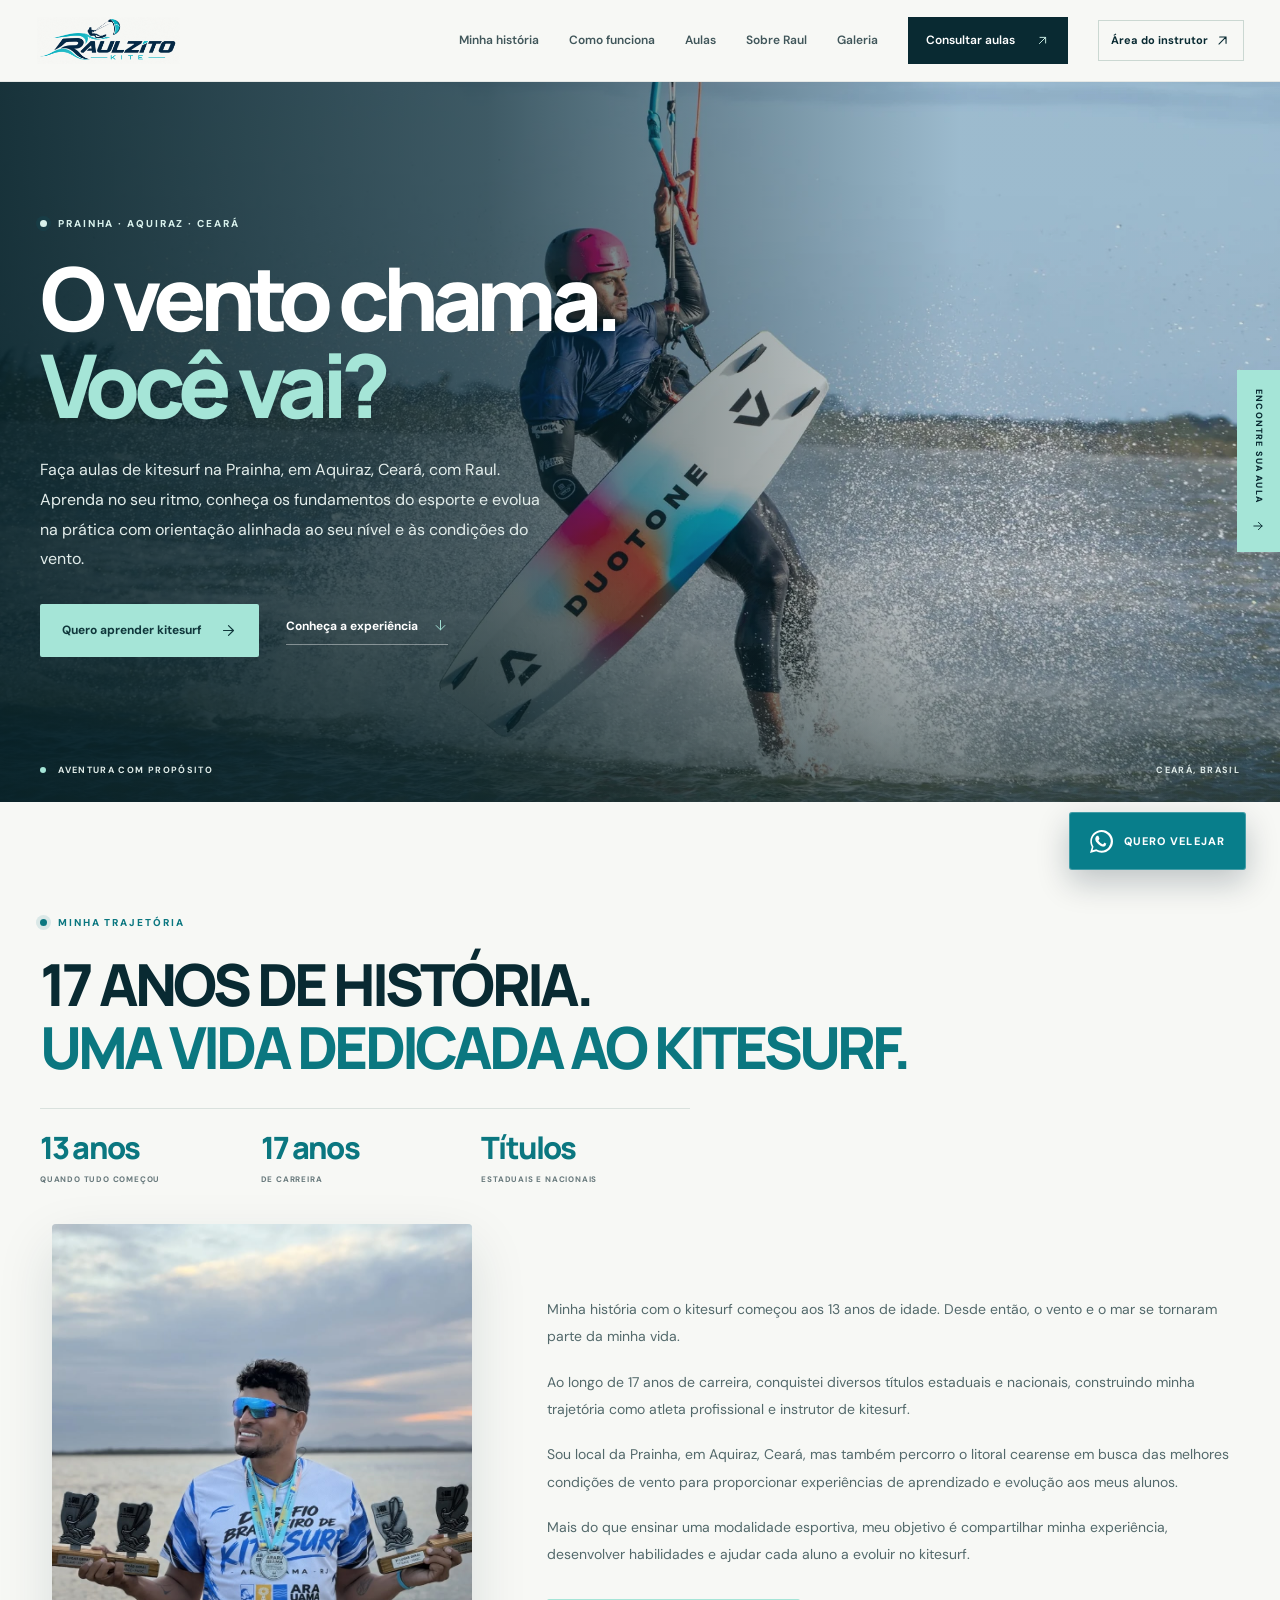
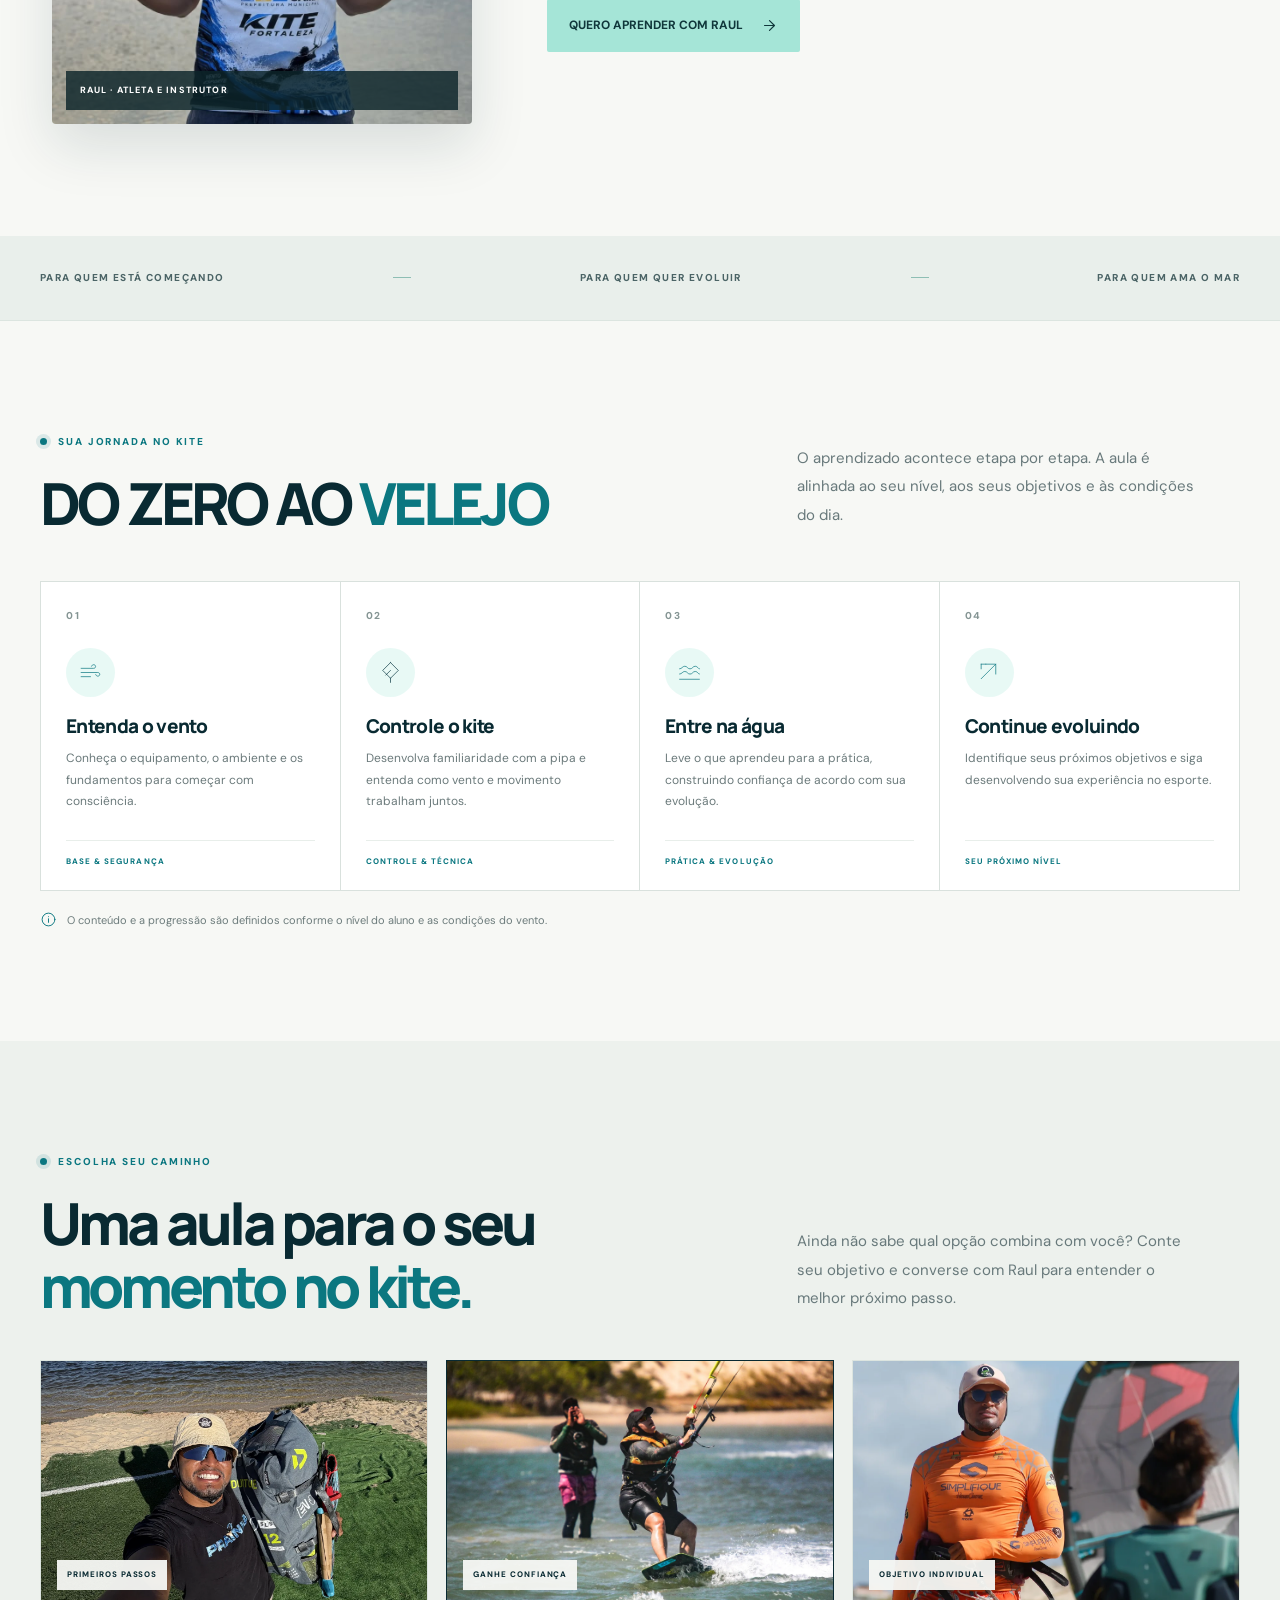
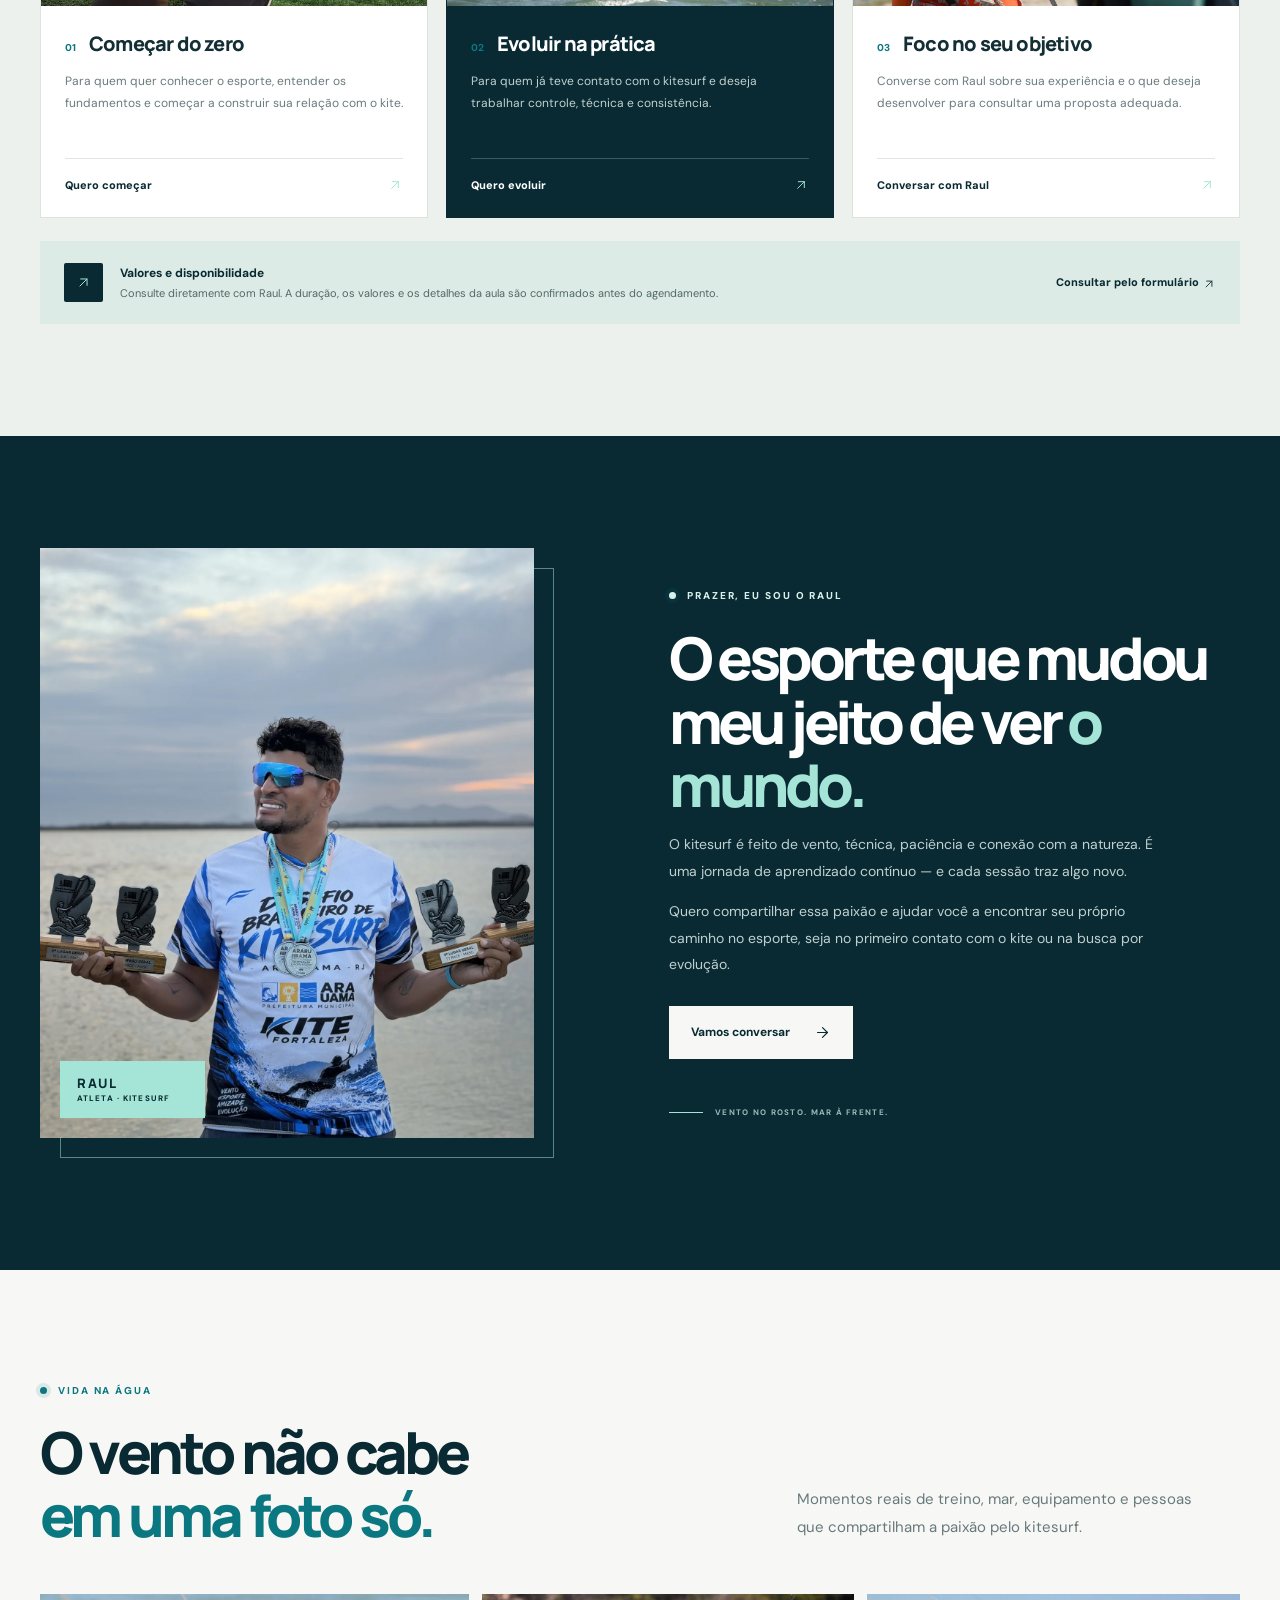
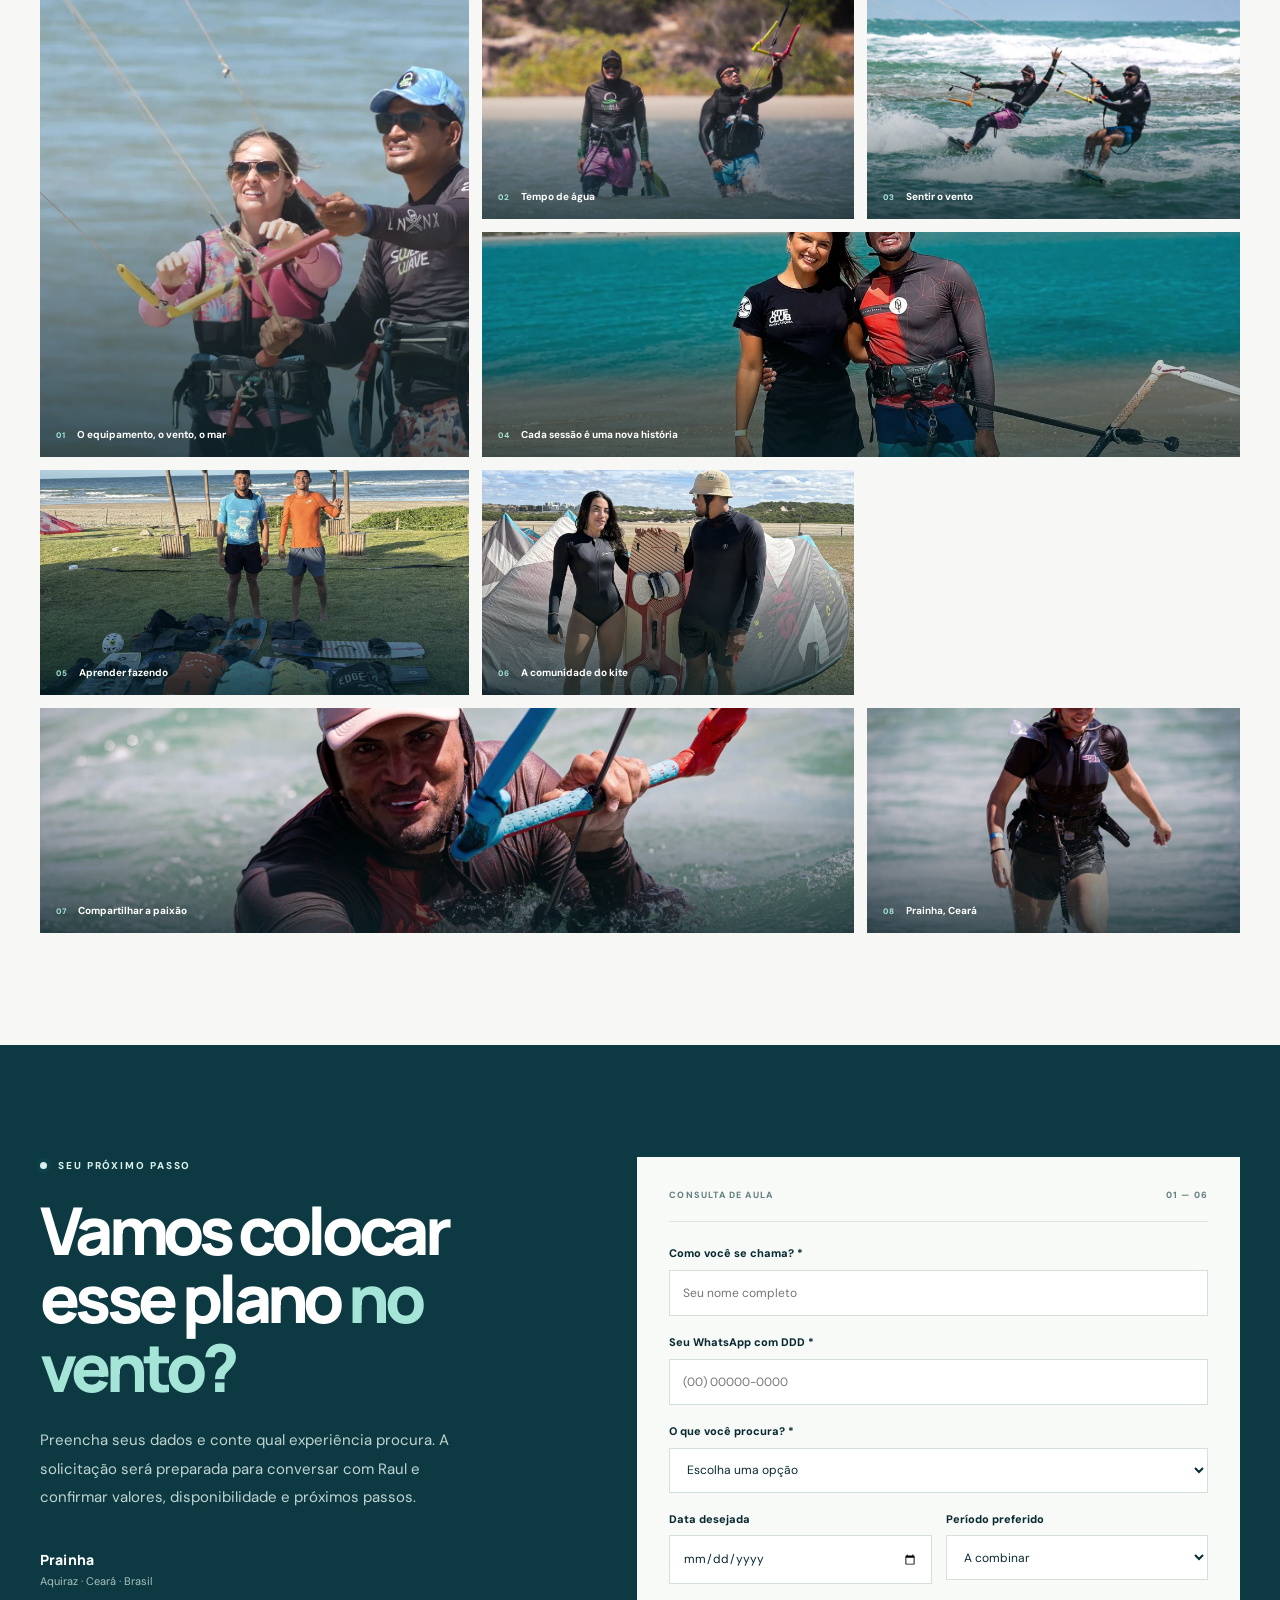
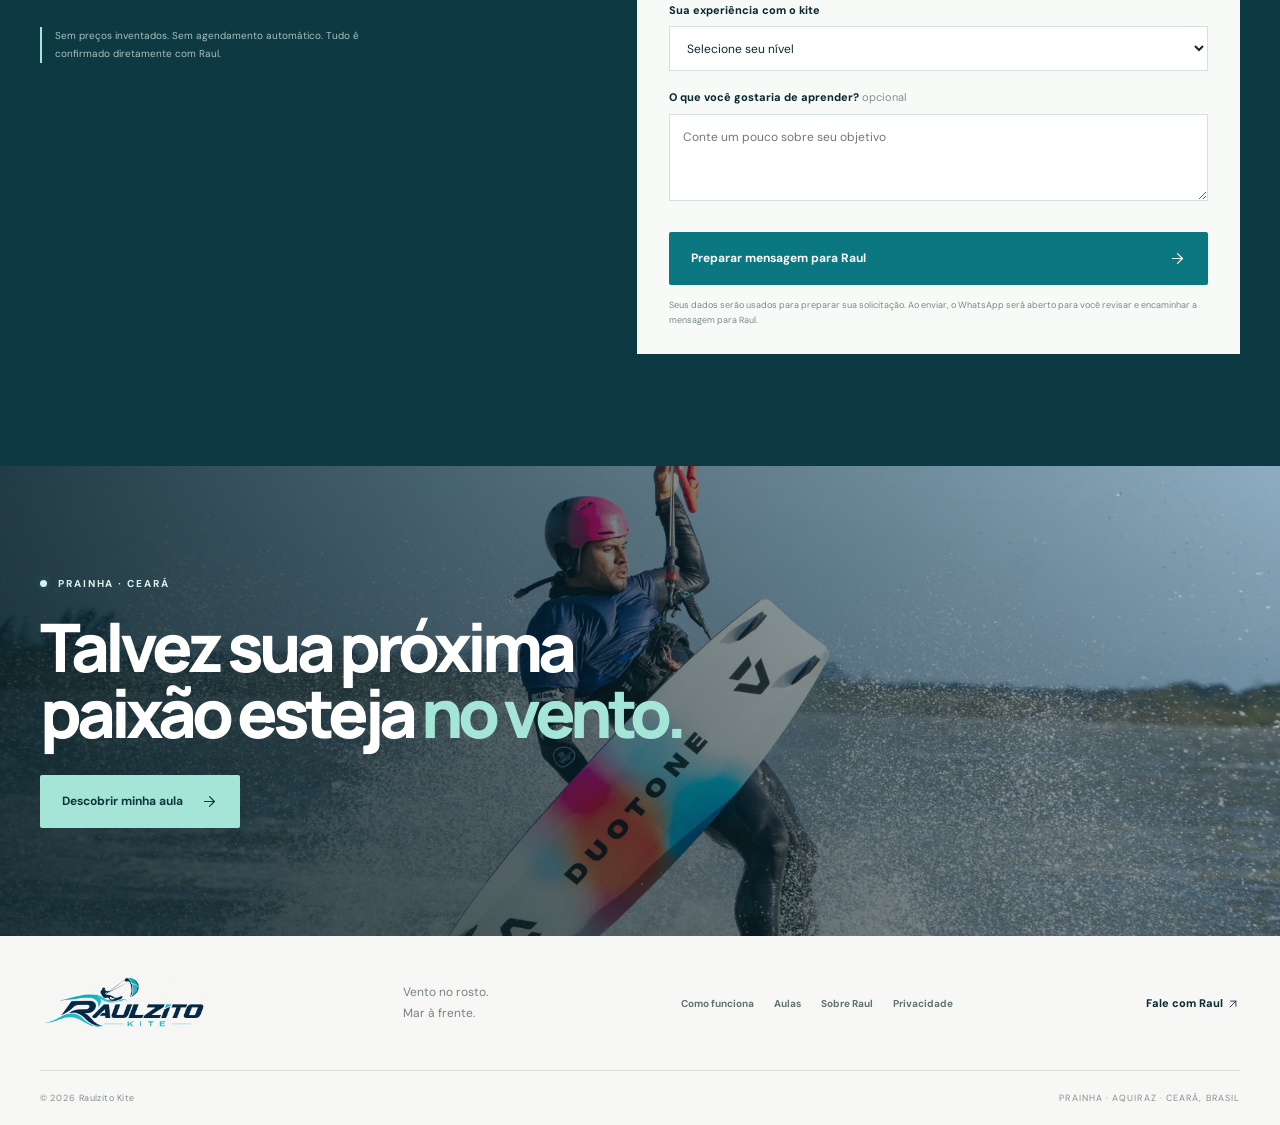
==== commit cedf341c: "Improve homepage SEO for kitesurf lessons in Prainha" ====
--- a/index.html
+++ b/index.html
@@ -8,9 +8,9 @@
     <meta name="apple-mobile-web-app-status-bar-style" content="black-translucent">
     <link rel="apple-touch-icon" href="assets/raulzito-kite-icon.png"><meta name="viewport" content="width=device-width,initial-scale=1">
   <meta name="theme-color" content="#f7f8f5">
-  <title>Raulzito Kite | Aulas de Kitesurf na Prainha</title>
-  <meta name="description" content="Conheça as aulas de kitesurf com Raulzito Kite na Prainha, Aquiraz, Ceará. Consulte disponibilidade e escolha seu objetivo.">
-  <meta property="og:type" content="website"><meta property="og:title" content="Raulzito Kite — Seu próximo capítulo começa com o vento"><meta property="og:description" content="Aulas de kitesurf na Prainha, Aquiraz, Ceará."><meta property="og:image" content="assets/foto-01.webp">
+  <title>Raulzito Kite | Aulas de Kitesurf na Prainha, Aquiraz - CE</title>
+  <meta name="description" content="Faça aulas de kitesurf na Prainha, em Aquiraz, Ceará, com Raulzito Kite. Aprenda do zero ou evolua na prática com orientação de Raul. Consulte disponibilidade pelo WhatsApp.">
+  <meta property="og:type" content="website"><meta property="og:title" content="Raulzito Kite | Aulas de Kitesurf na Prainha, Aquiraz - CE"><meta property="og:description" content="Aulas de kitesurf para iniciantes e praticantes na Prainha, em Aquiraz, Ceará. Conheça Raul e consulte sua aula."><meta property="og:image" content="assets/foto-01.webp">
   <link rel="icon" type="image/png" sizes="512x512" href="assets/raulzito-kite-icon.png"><link rel="preconnect" href="https://fonts.googleapis.com"><link rel="preconnect" href="https://fonts.gstatic.com" crossorigin>
   <link href="https://fonts.googleapis.com/css2?family=DM+Sans:wght@400;500;600;700&family=Manrope:wght@400;500;600;700;800&display=swap" rel="stylesheet">
   <link rel="stylesheet" href="styles.css">
@@ -21,8 +21,8 @@
   <meta property="og:url" content="https://www.raulzitokite.com.br/">
   <meta property="og:image:alt" content="Raul praticando kitesurf na Prainha, Aquiraz, Ceará">
   <meta name="twitter:card" content="summary_large_image">
-  <meta name="twitter:title" content="Raulzito Kite | Aulas de Kitesurf na Prainha">
-  <meta name="twitter:description" content="Aulas de kitesurf com Raulzito Kite na Prainha, Aquiraz, Ceará.">
+  <meta name="twitter:title" content="Raulzito Kite | Aulas de Kitesurf na Prainha, Aquiraz - CE">
+  <meta name="twitter:description" content="Aulas de kitesurf para iniciantes e praticantes na Prainha, em Aquiraz, Ceará. Consulte sua aula com Raul.">
   <meta name="twitter:image" content="https://www.raulzitokite.com.br/assets/foto-01.webp">
   <script type="application/ld+json">
   {
@@ -58,7 +58,7 @@
       <div class="hero-content wrap">
         <p class="eyebrow light"><span class="eyebrow-dot"></span> PRAINHA · AQUIRAZ · CEARÁ</p>
         <h1 id="hero-title">O vento chama.<br><em>Você vai?</em></h1>
-        <p class="hero-copy">Descubra o kitesurf com Raul. Aprenda no seu ritmo, conheça o mar de um jeito novo e dê o próximo passo na direção da sua liberdade.</p>
+        <p class="hero-copy">Faça aulas de kitesurf na Prainha, em Aquiraz, Ceará, com Raul. Aprenda no seu ritmo, conheça os fundamentos do esporte e evolua na prática com orientação alinhada ao seu nível e às condições do vento.</p>
         <div class="hero-actions"><a class="button button-primary" href="#agendar">Quero aprender kitesurf <svg class="ui-icon arrow-icon" viewBox="0 0 24 24" aria-hidden="true" focusable="false"><path d="M5 12h13M12 5l7 7-7 7"/></svg></a><a class="hero-link" href="#metodo">Conheça a experiência <svg class="ui-icon arrow-icon" viewBox="0 0 24 24" aria-hidden="true" focusable="false"><path d="M12 4v15M5 12l7 7 7-7"/></svg></a></div>
       </div>
       <div class="hero-caption"><span><b class="caption-dot"></b> AVENTURA COM PROPÓSITO</span><span>CEARÁ, BRASIL</span></div>
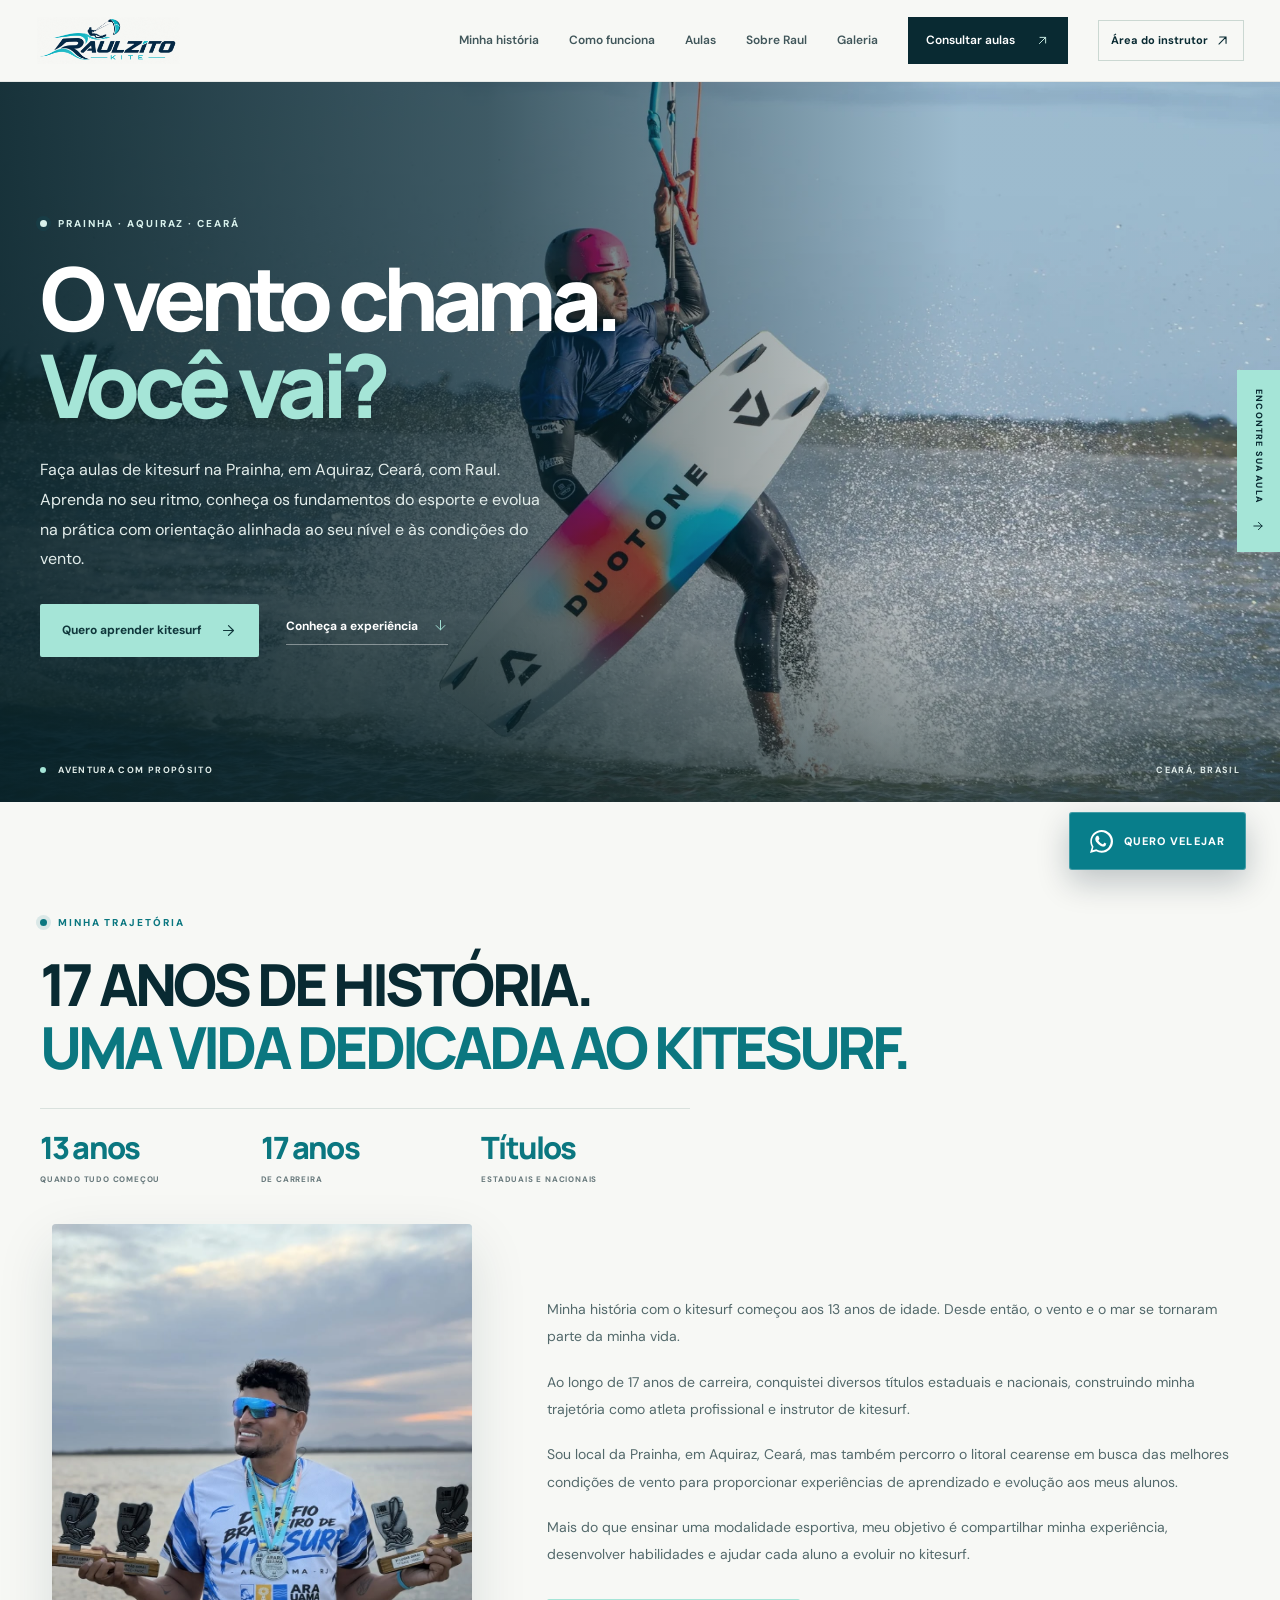
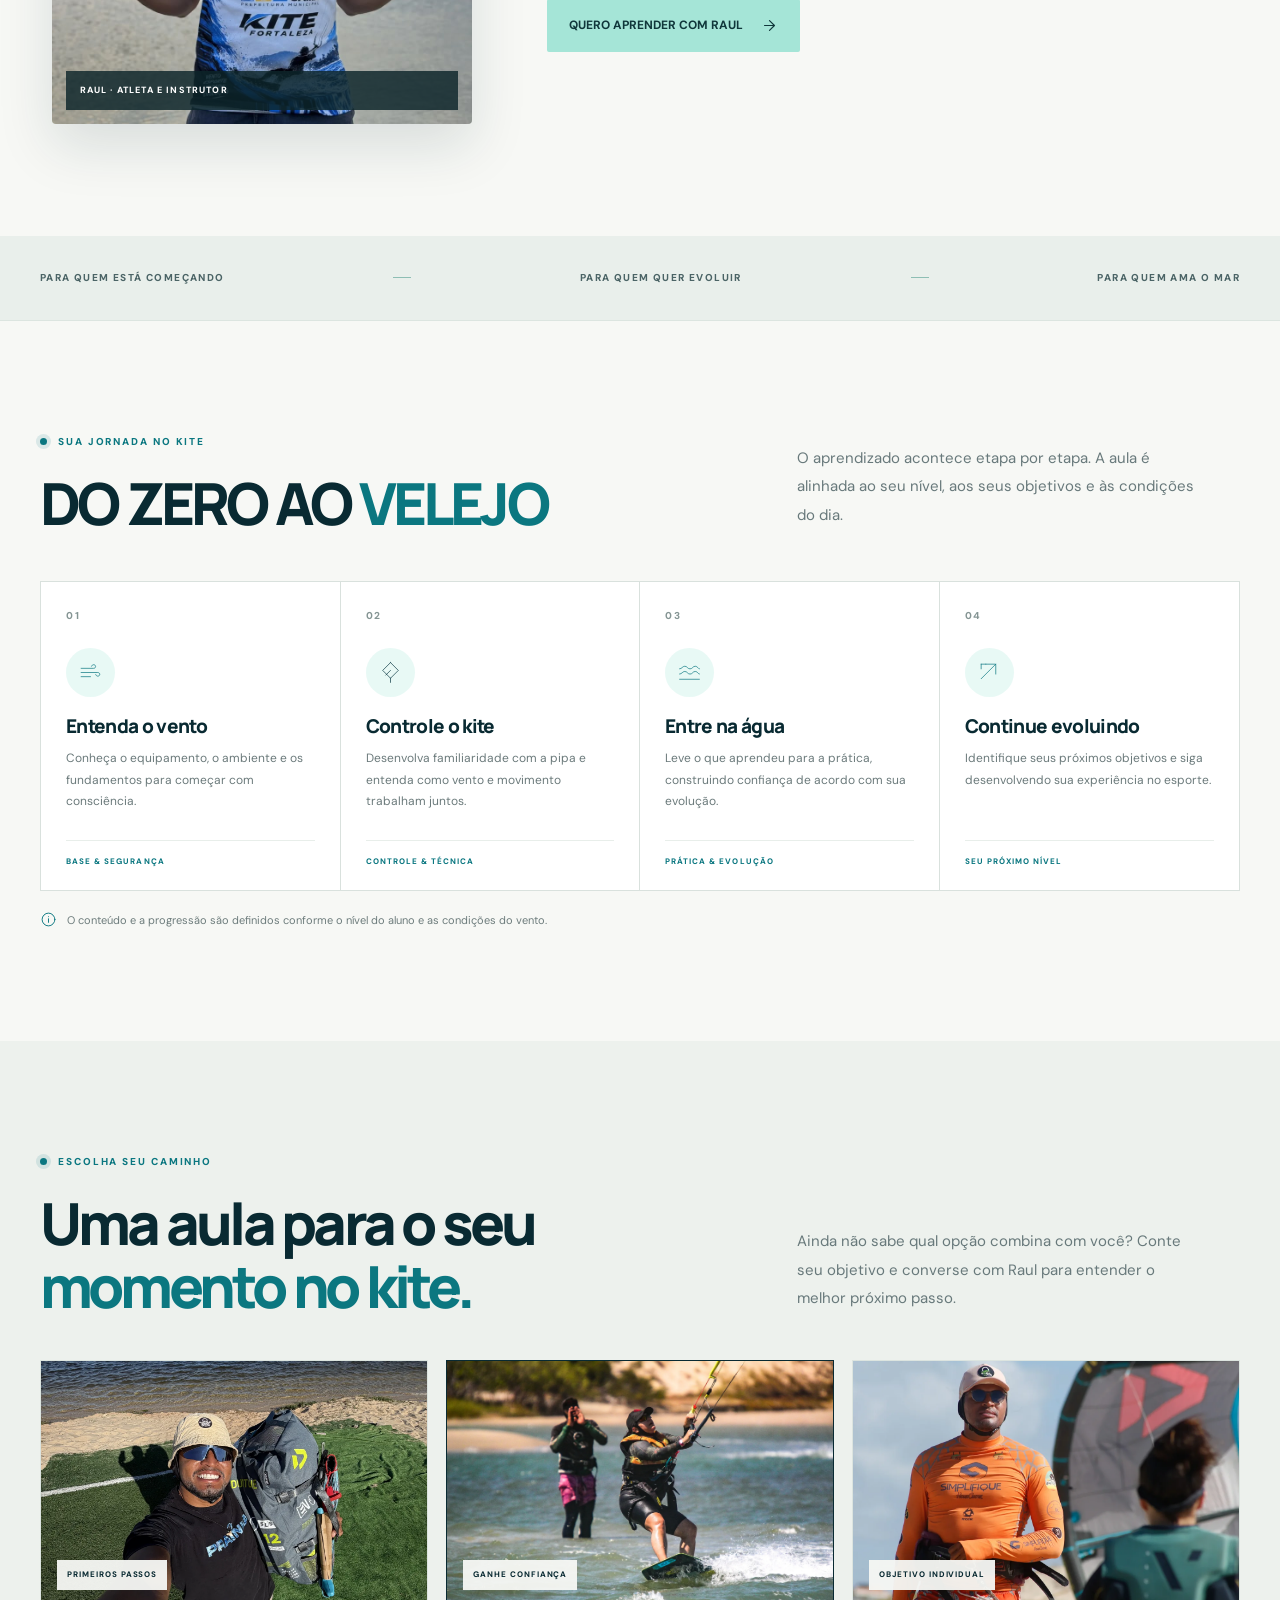
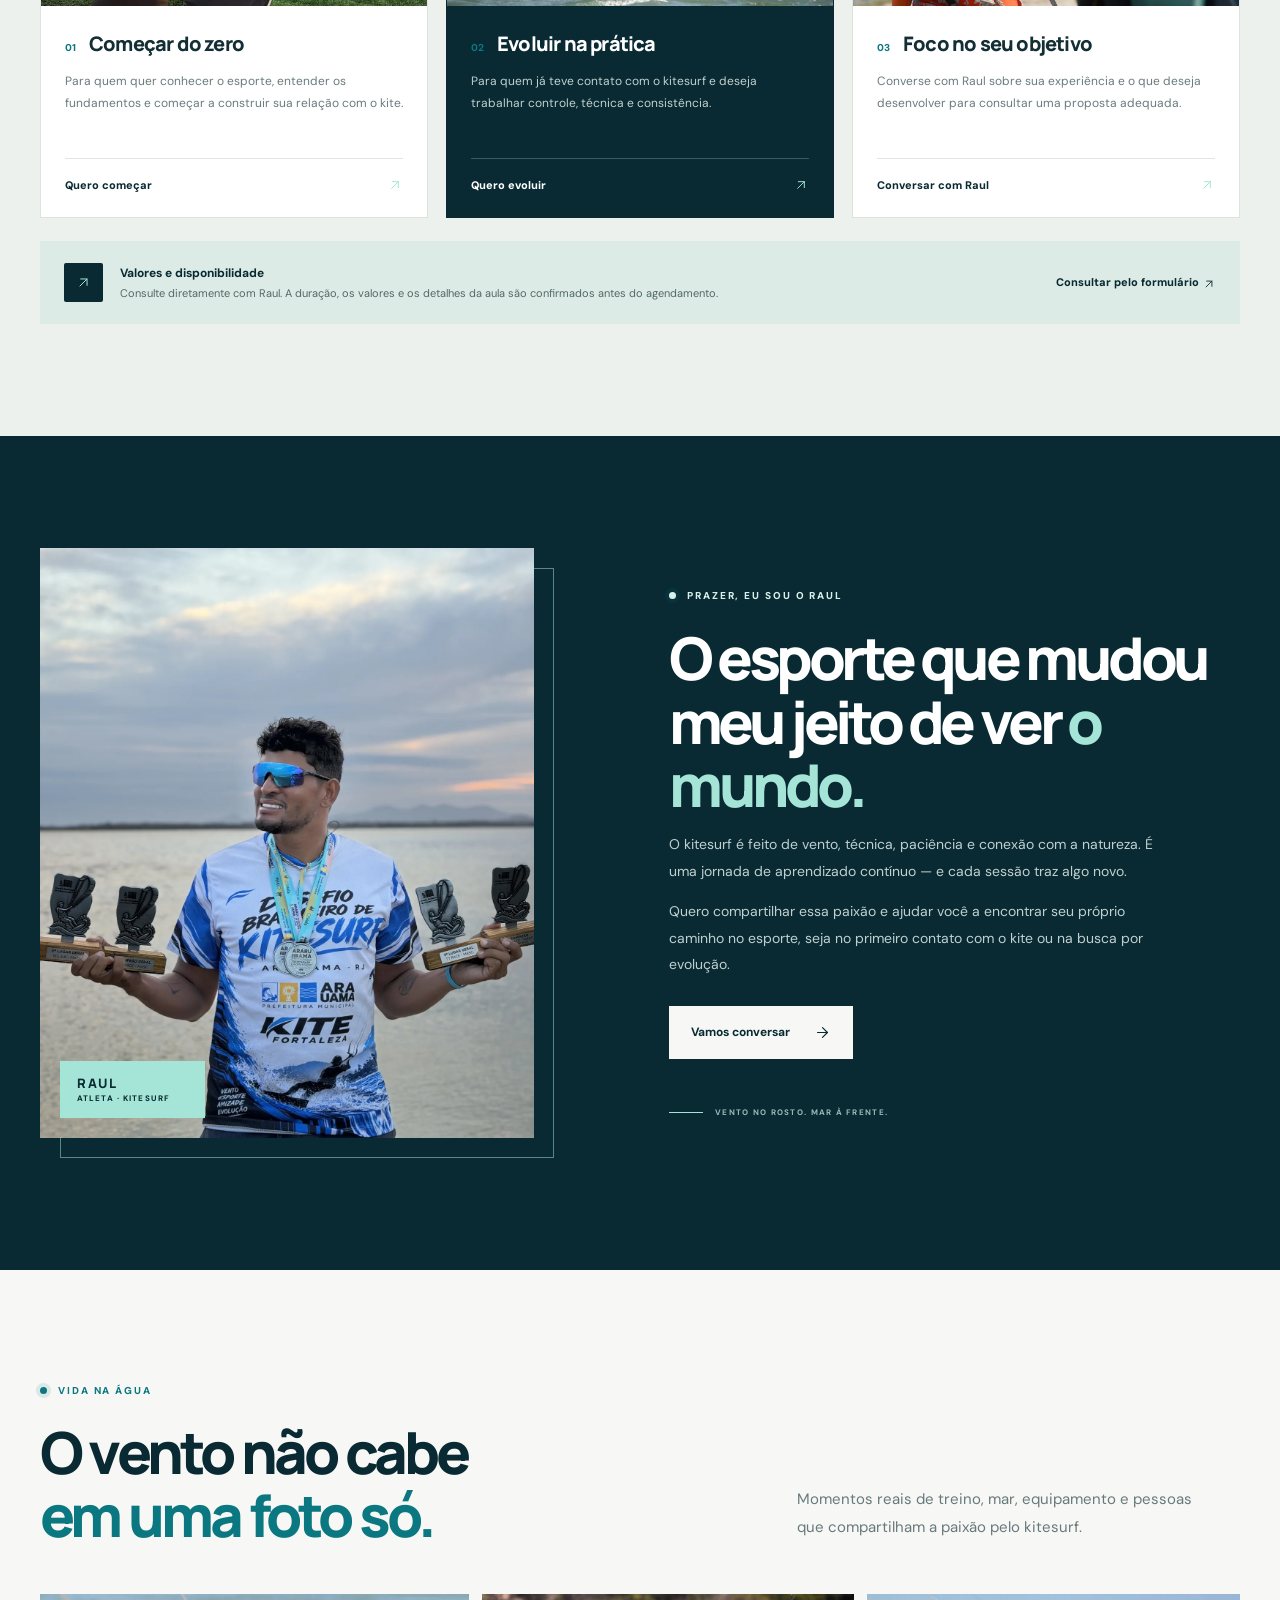
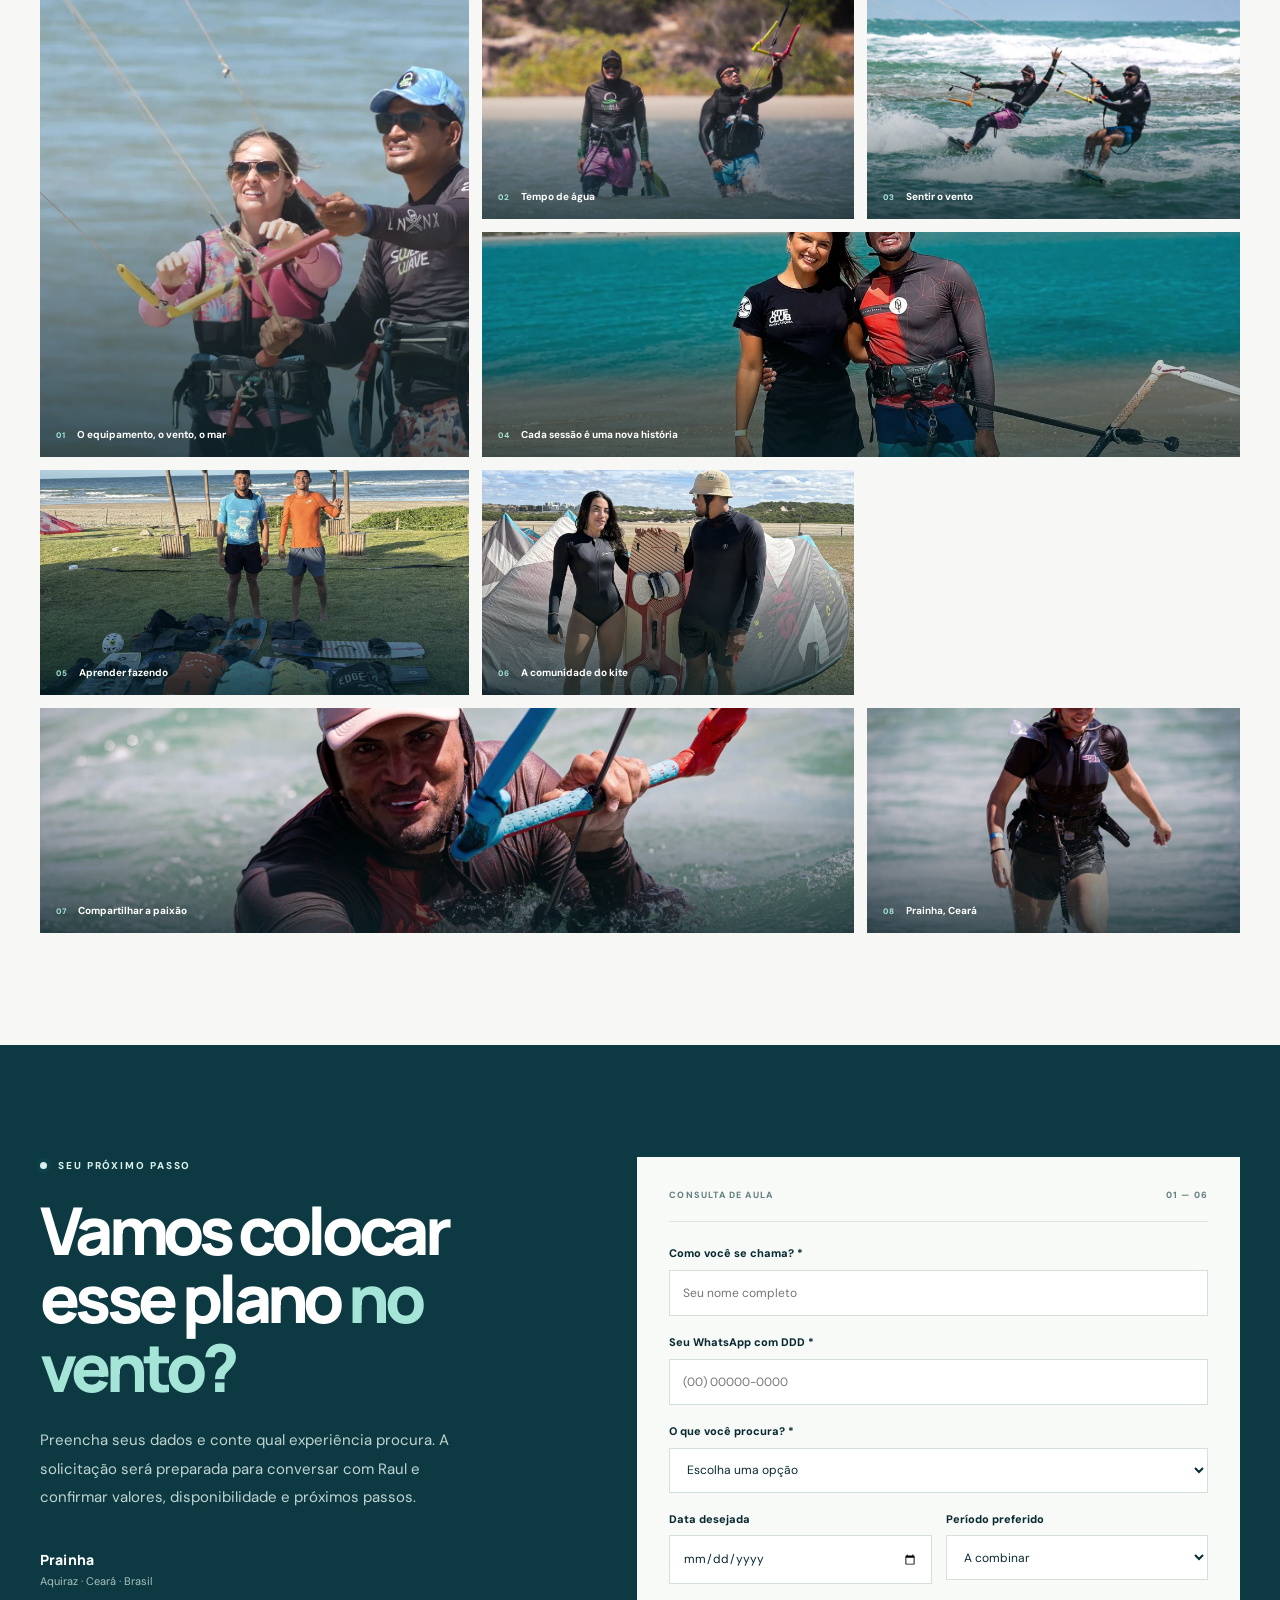
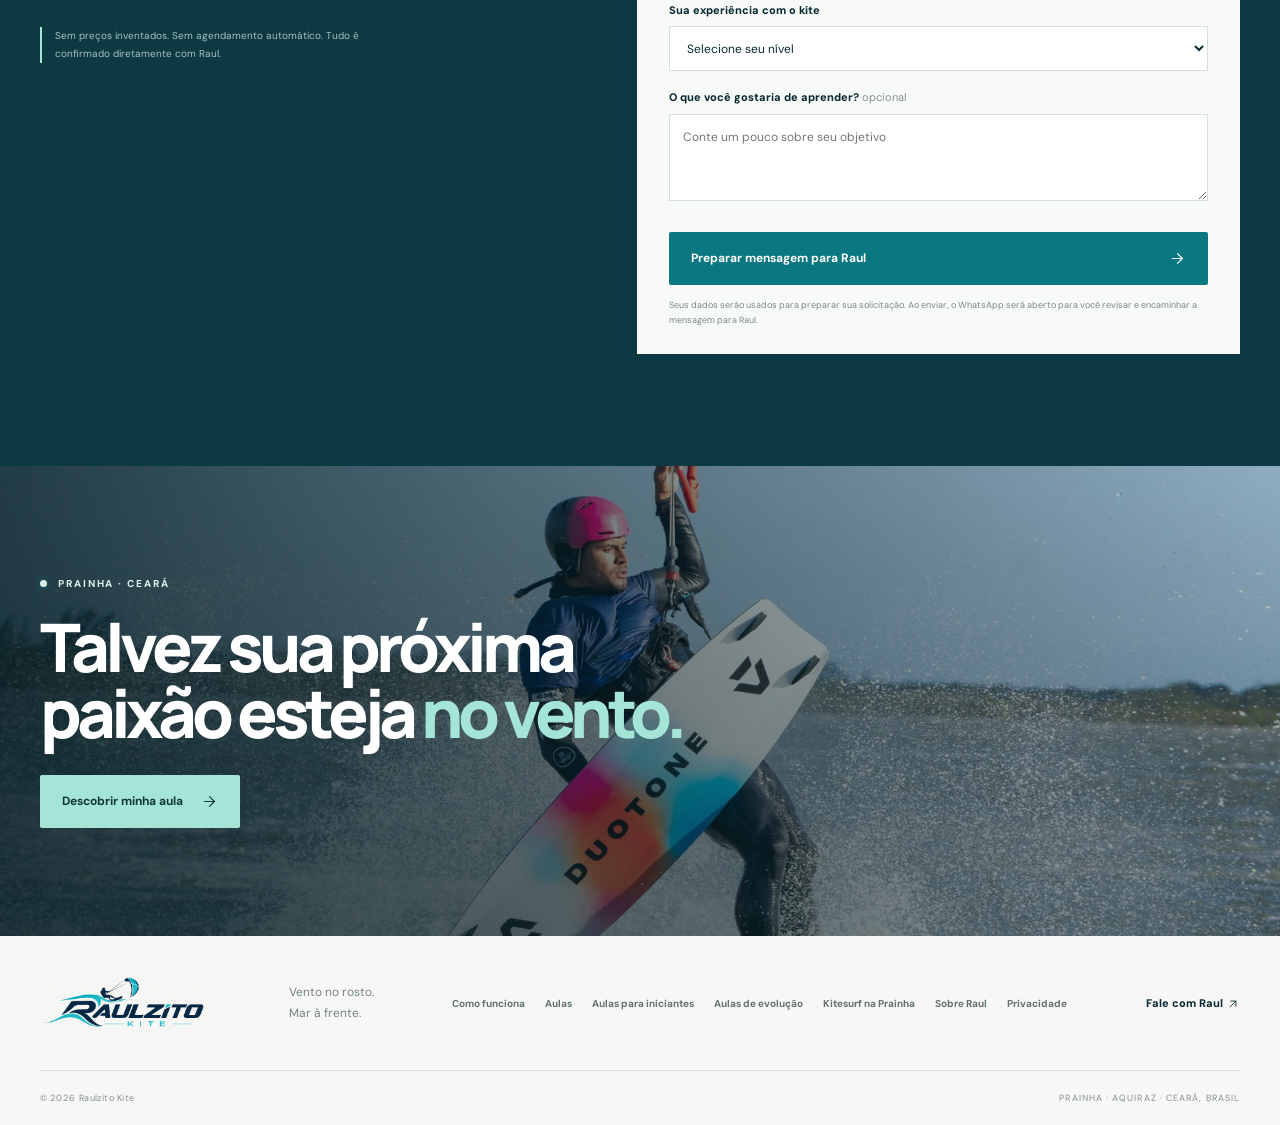
==== commit 61a92afc: "Link new kitesurf SEO pages from homepage" ====
--- a/index.html
+++ b/index.html
@@ -131,7 +131,7 @@
 
     <section class="closing"><img src="assets/foto-01.webp" alt="Raul praticando kitesurf no mar" loading="lazy"><div class="closing-shade"></div><div class="closing-content wrap"><p class="eyebrow light"><span class="eyebrow-dot"></span> PRAINHA · CEARÁ</p><h2>Talvez sua próxima<br>paixão esteja <em>no vento.</em></h2><a class="button button-primary" href="#agendar">Descobrir minha aula <svg class="ui-icon arrow-icon" viewBox="0 0 24 24" aria-hidden="true" focusable="false"><path d="M5 12h13M12 5l7 7-7 7"/></svg></a></div></section>
   </main>
-  <footer class="footer"><div class="wrap footer-main"><a class="brand footer-brand" href="#top" aria-label="Raulzito Kite — início"><img class="brand-logo footer-logo" src="assets/raulzito-kite-logo.png" alt="Raulzito Kite"></a><p>Vento no rosto.<br>Mar à frente.</p><div class="footer-links"><a href="#metodo">Como funciona</a><a href="#aulas">Aulas</a><a href="#raul">Sobre Raul</a><a href="privacidade.html">Privacidade</a></div><a class="footer-contact" href="#agendar">Fale com Raul <svg class="ui-icon arrow-icon" viewBox="0 0 24 24" aria-hidden="true" focusable="false"><path d="M7 17 17 7M8 7h9v9"/></svg></a></div><div class="wrap footer-bottom"><span>© <span id="year"></span> Raulzito Kite</span><span>PRAINHA · AQUIRAZ · CEARÁ, BRASIL</span></div></footer>
+  <footer class="footer"><div class="wrap footer-main"><a class="brand footer-brand" href="#top" aria-label="Raulzito Kite — início"><img class="brand-logo footer-logo" src="assets/raulzito-kite-logo.png" alt="Raulzito Kite"></a><p>Vento no rosto.<br>Mar à frente.</p><div class="footer-links"><a href="#metodo">Como funciona</a><a href="#aulas">Aulas</a><a href="aulas-kitesurf-iniciantes.html">Aulas para iniciantes</a><a href="aulas-kitesurf-evolucao.html">Aulas de evolução</a><a href="kitesurf-prainha-aquiraz.html">Kitesurf na Prainha</a><a href="#raul">Sobre Raul</a><a href="privacidade.html">Privacidade</a></div><a class="footer-contact" href="#agendar">Fale com Raul <svg class="ui-icon arrow-icon" viewBox="0 0 24 24" aria-hidden="true" focusable="false"><path d="M7 17 17 7M8 7h9v9"/></svg></a></div><div class="wrap footer-bottom"><span>© <span id="year"></span> Raulzito Kite</span><span>PRAINHA · AQUIRAZ · CEARÁ, BRASIL</span></div></footer>
   <a class="floating-whatsapp-cta" href="https://wa.me/558585962829?text=Ol%C3%A1%2C%20Raul!%20Quero%20velejar%20a%C3%AD%20e%20gostaria%20de%20saber%20mais%20sobre%20as%20aulas%20de%20kitesurf." target="_blank" rel="noopener noreferrer" aria-label="Quero velejar — conversar com Raul pelo WhatsApp">
     <svg viewBox="0 0 24 24" aria-hidden="true" focusable="false"><path d="M20.5 3.5A11.8 11.8 0 0 0 12.1 0C5.6 0 .3 5.3.3 11.8c0 2.1.6 4.1 1.6 5.9L0 24l6.5-1.7a11.8 11.8 0 0 0 5.6 1.4h.1c6.5 0 11.8-5.3 11.8-11.8 0-3.2-1.2-6.2-3.5-8.4ZM12.1 21.7h-.1a9.8 9.8 0 0 1-5-1.4l-.4-.2-3.9 1 1-3.8-.3-.4a9.8 9.8 0 1 1 8.7 4.8Zm5.4-7.3c-.3-.2-1.8-.9-2.1-1s-.5-.2-.7.2-.8 1-1 1.2-.4.2-.7.1a8.1 8.1 0 0 1-2.4-1.5 9 9 0 0 1-1.7-2.1c-.2-.3 0-.5.1-.7l.5-.6.3-.5c.1-.2 0-.4 0-.6s-.7-1.7-.9-2.3c-.2-.6-.5-.5-.7-.5h-.6c-.2 0-.6.1-.9.4s-1.2 1.2-1.2 2.8 1.2 3.2 1.4 3.4a11.3 11.3 0 0 0 4.4 3.9c.6.3 1.1.5 1.5.6.6.2 1.2.2 1.6.1.5-.1 1.8-.7 2-1.4.3-.7.3-1.3.2-1.4s-.2-.2-.5-.3Z"/></svg>
     <span>QUERO VELEJAR</span>
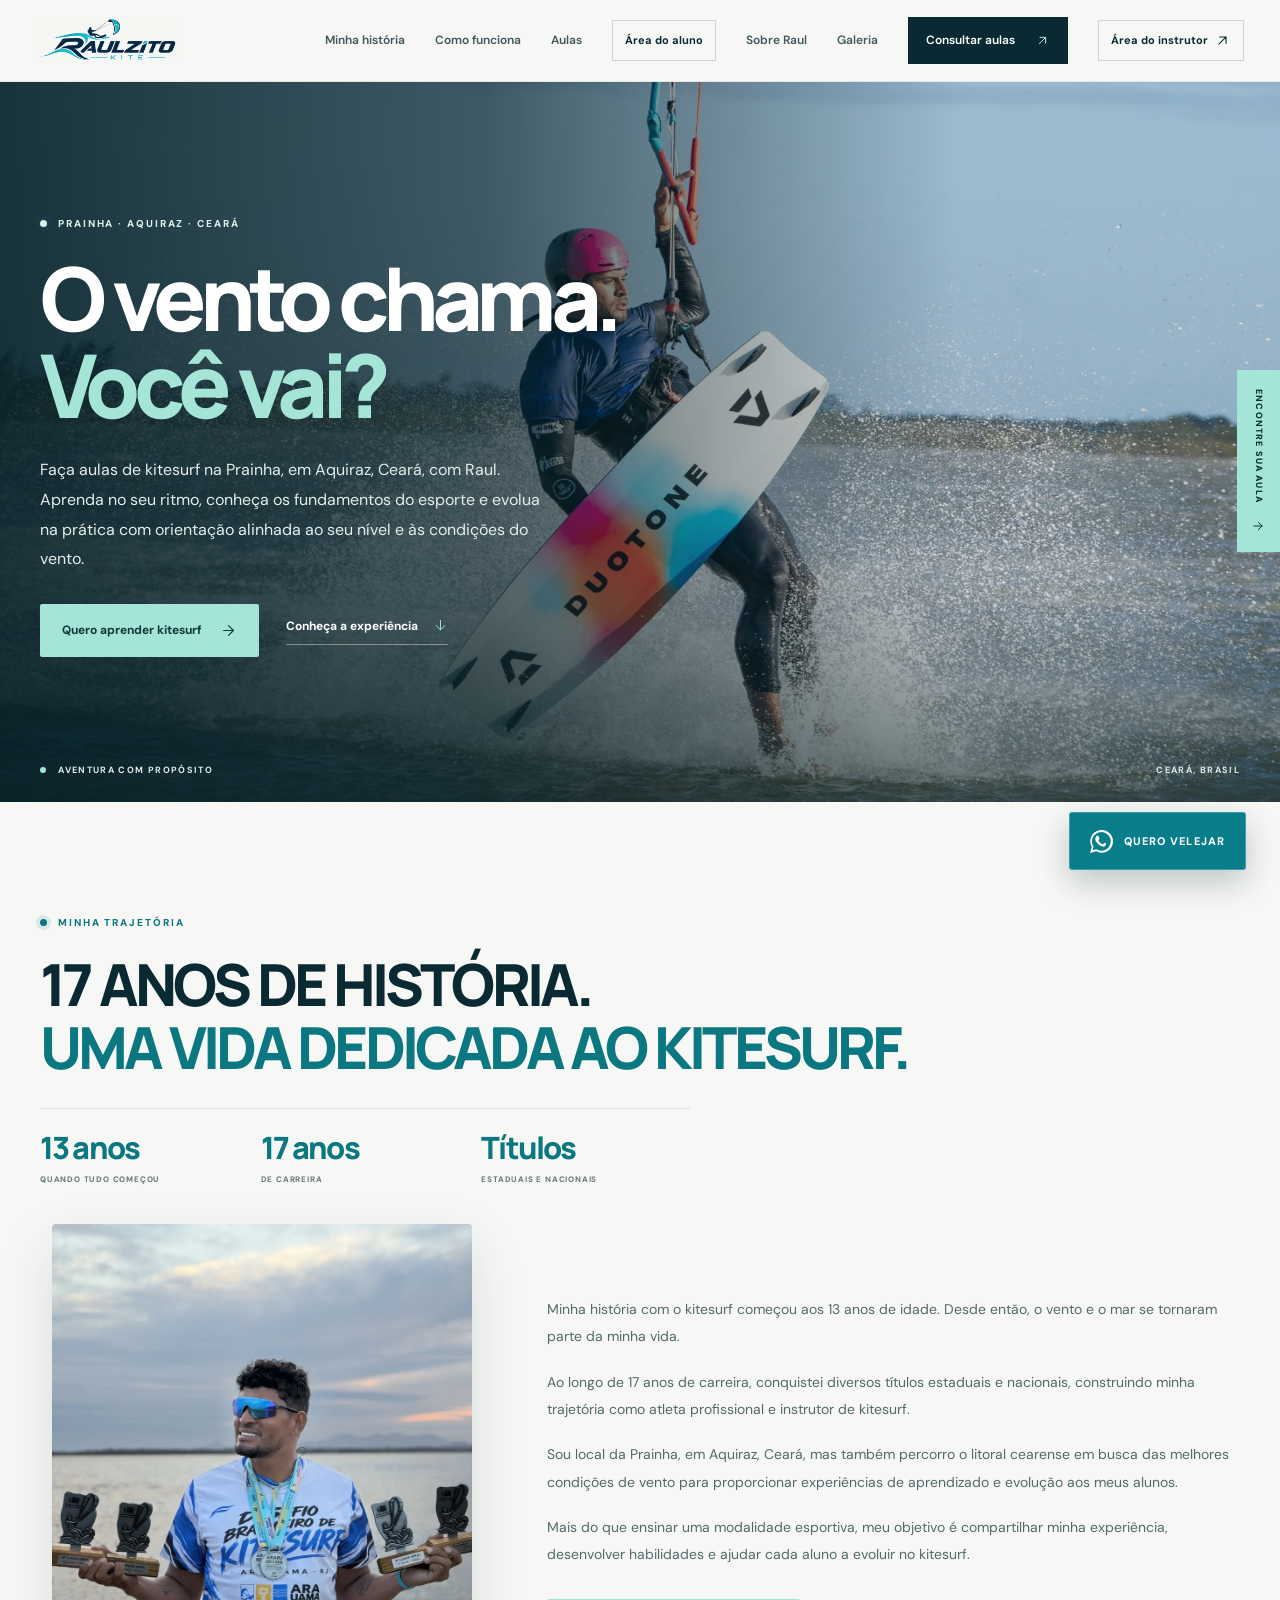
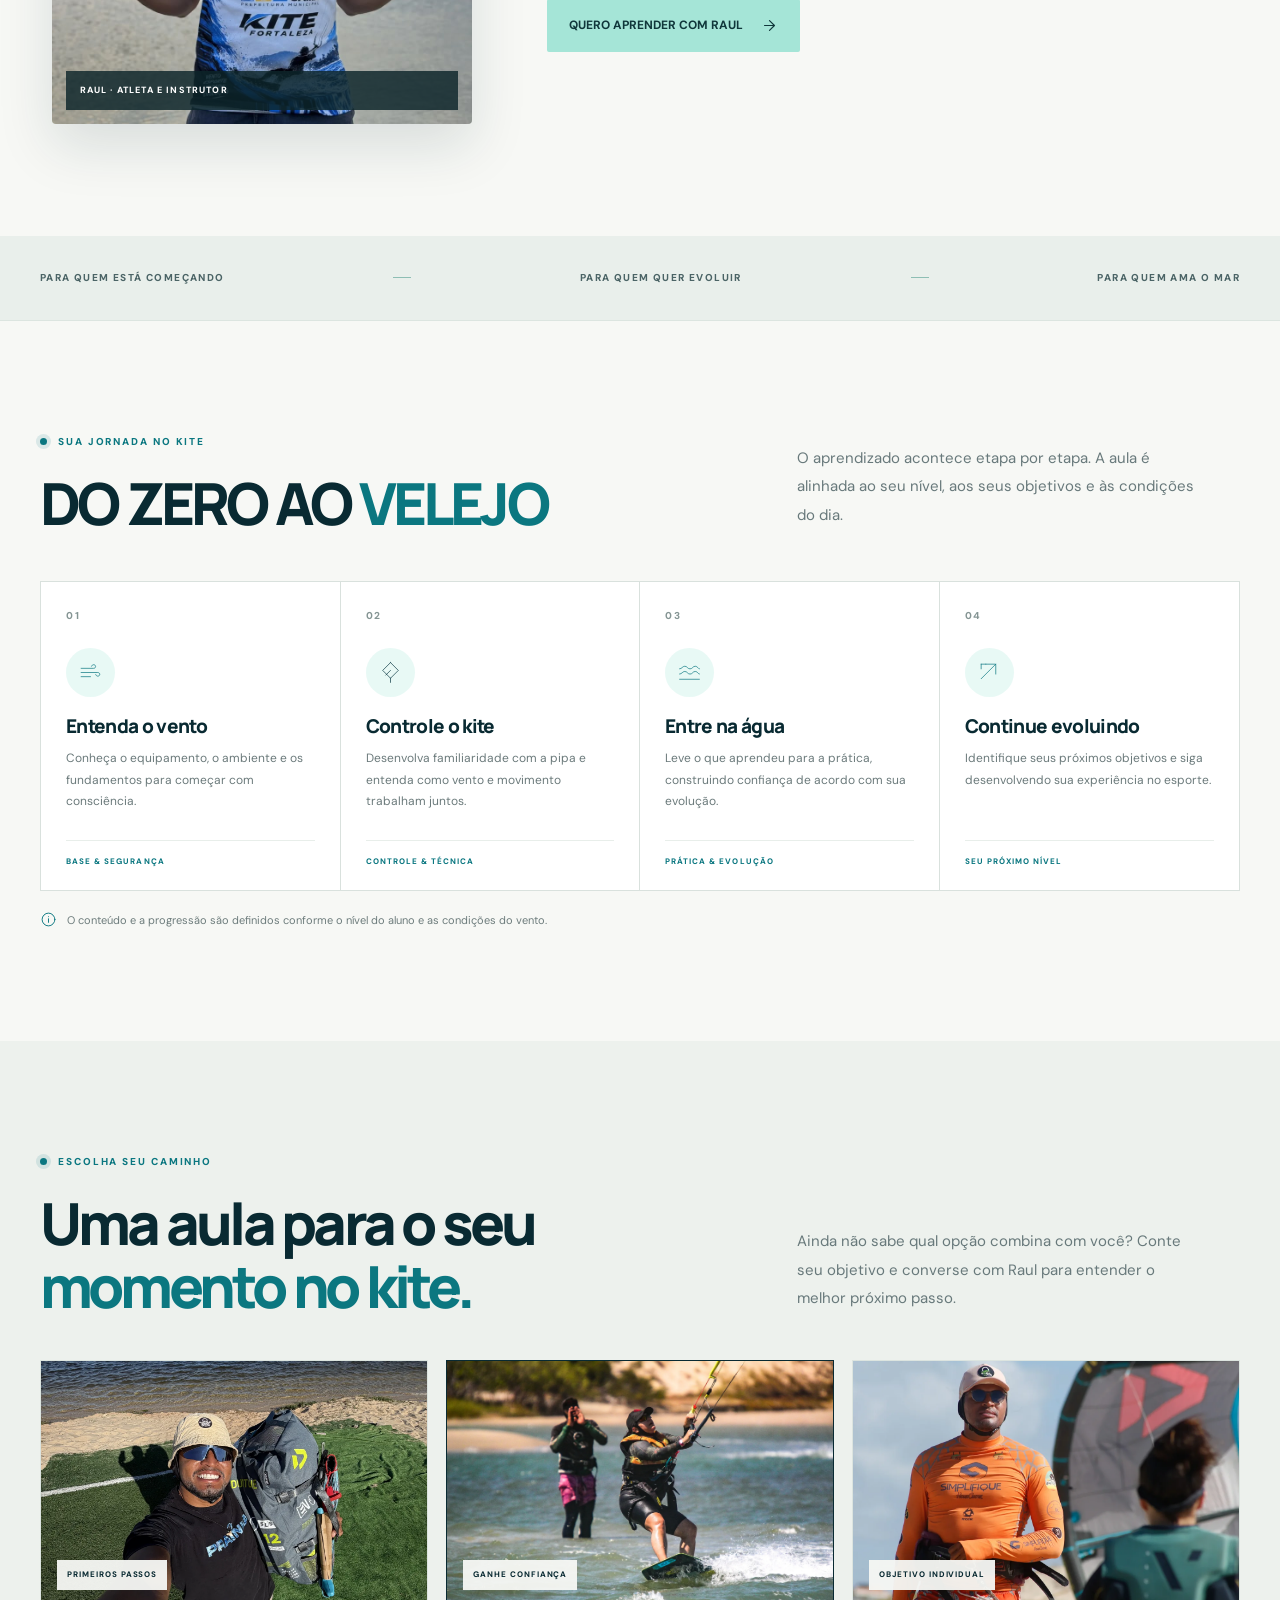
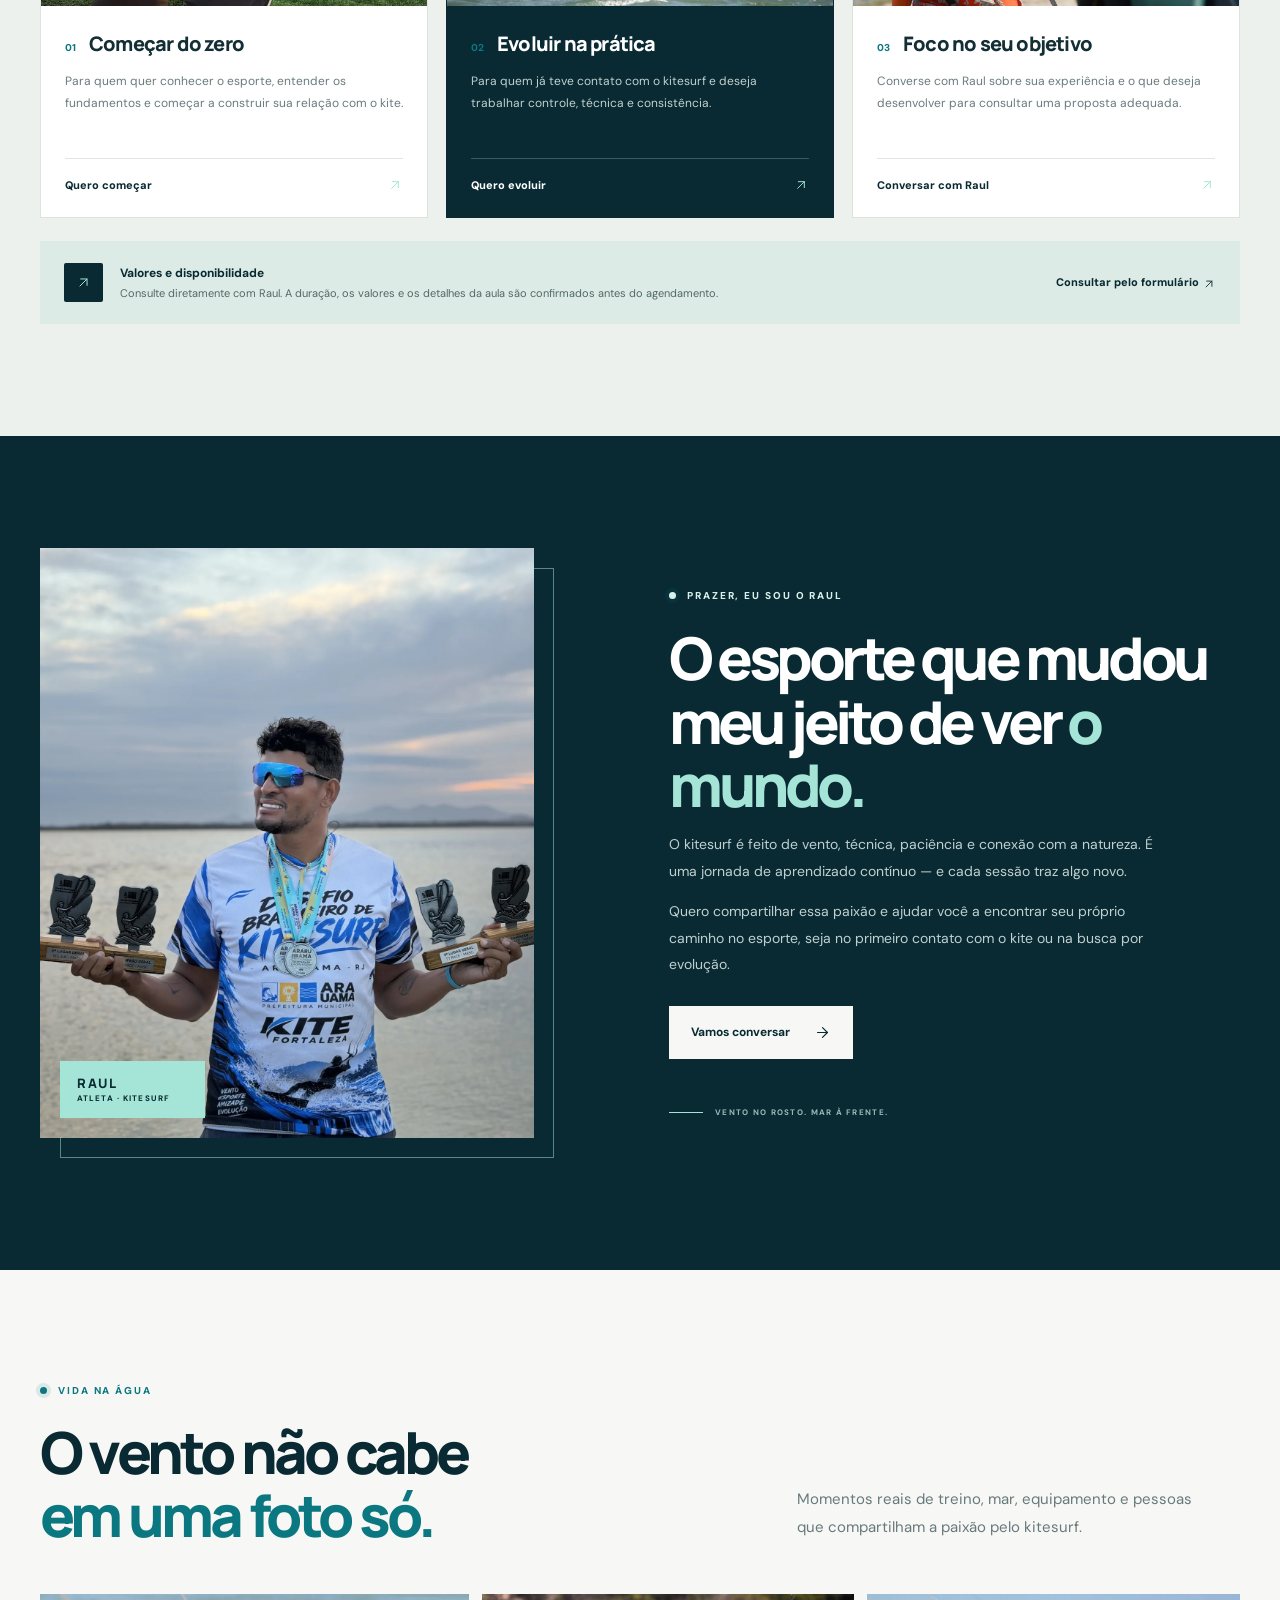
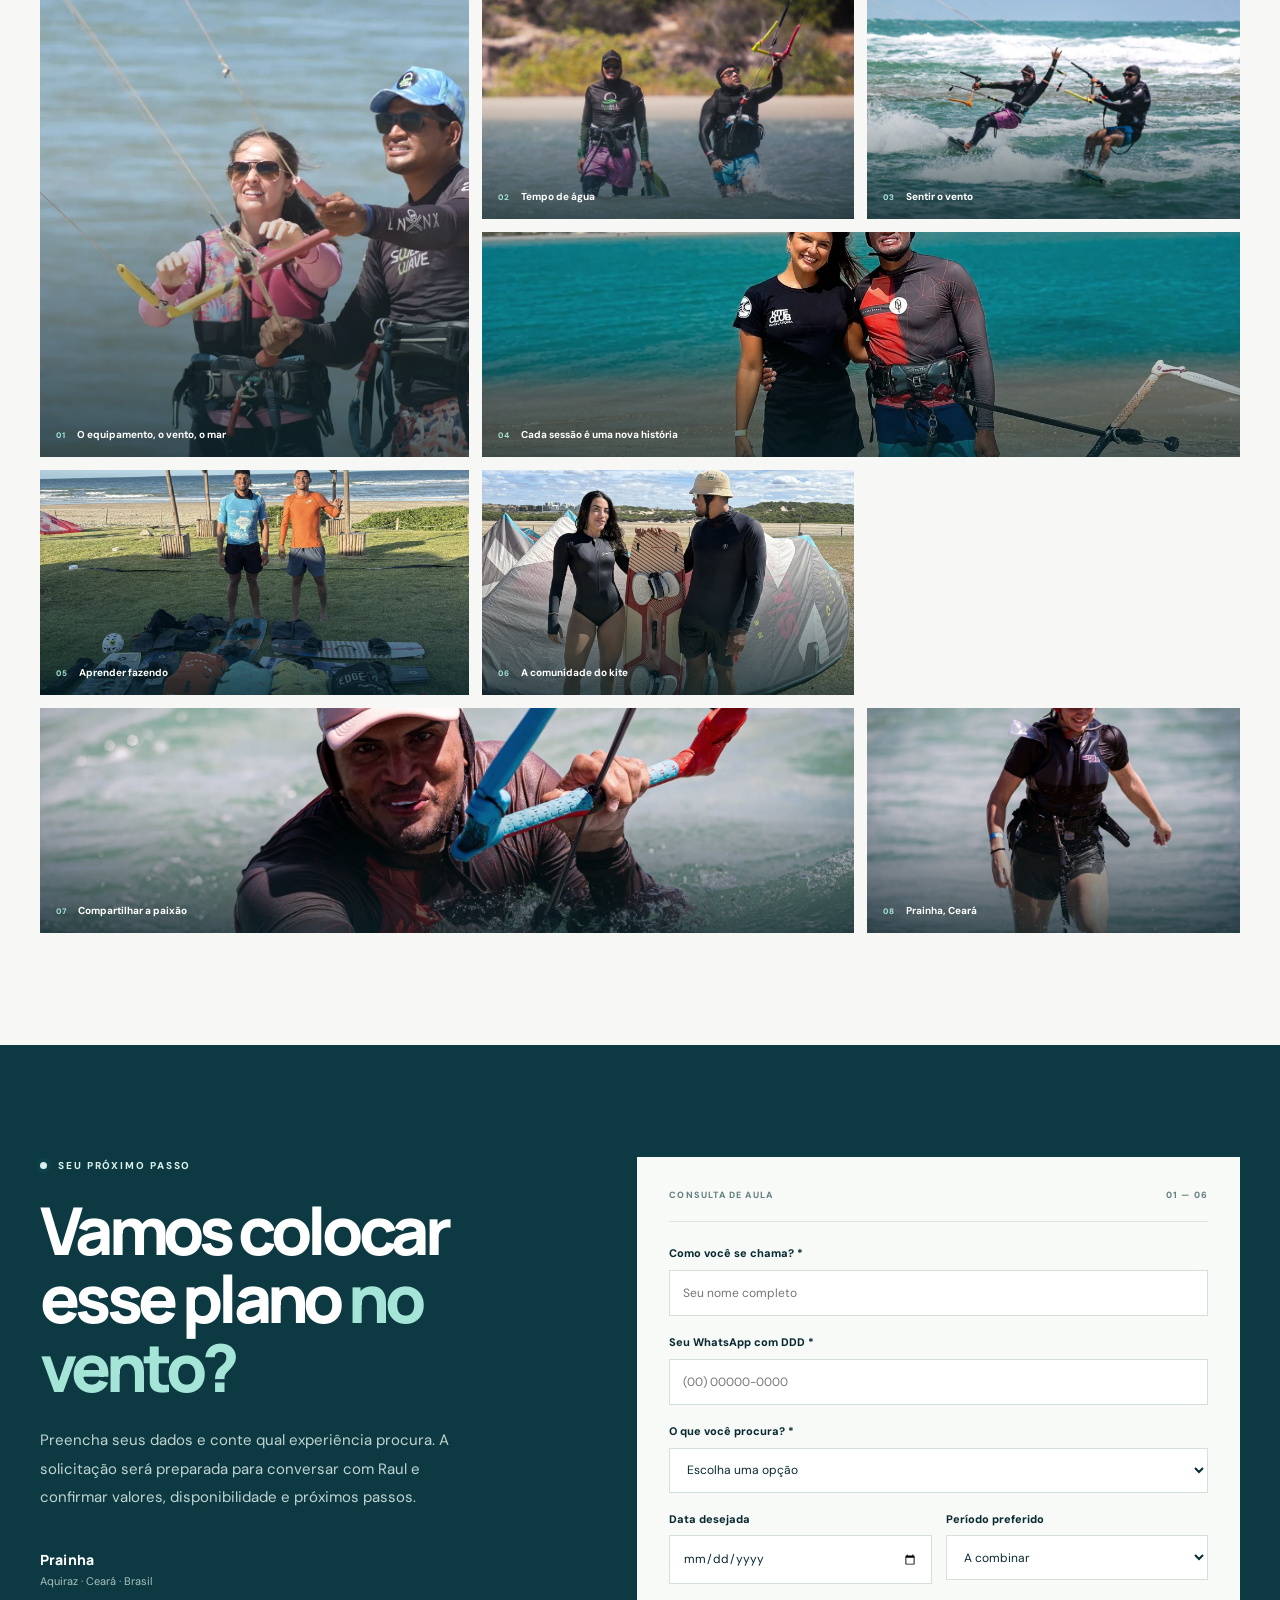
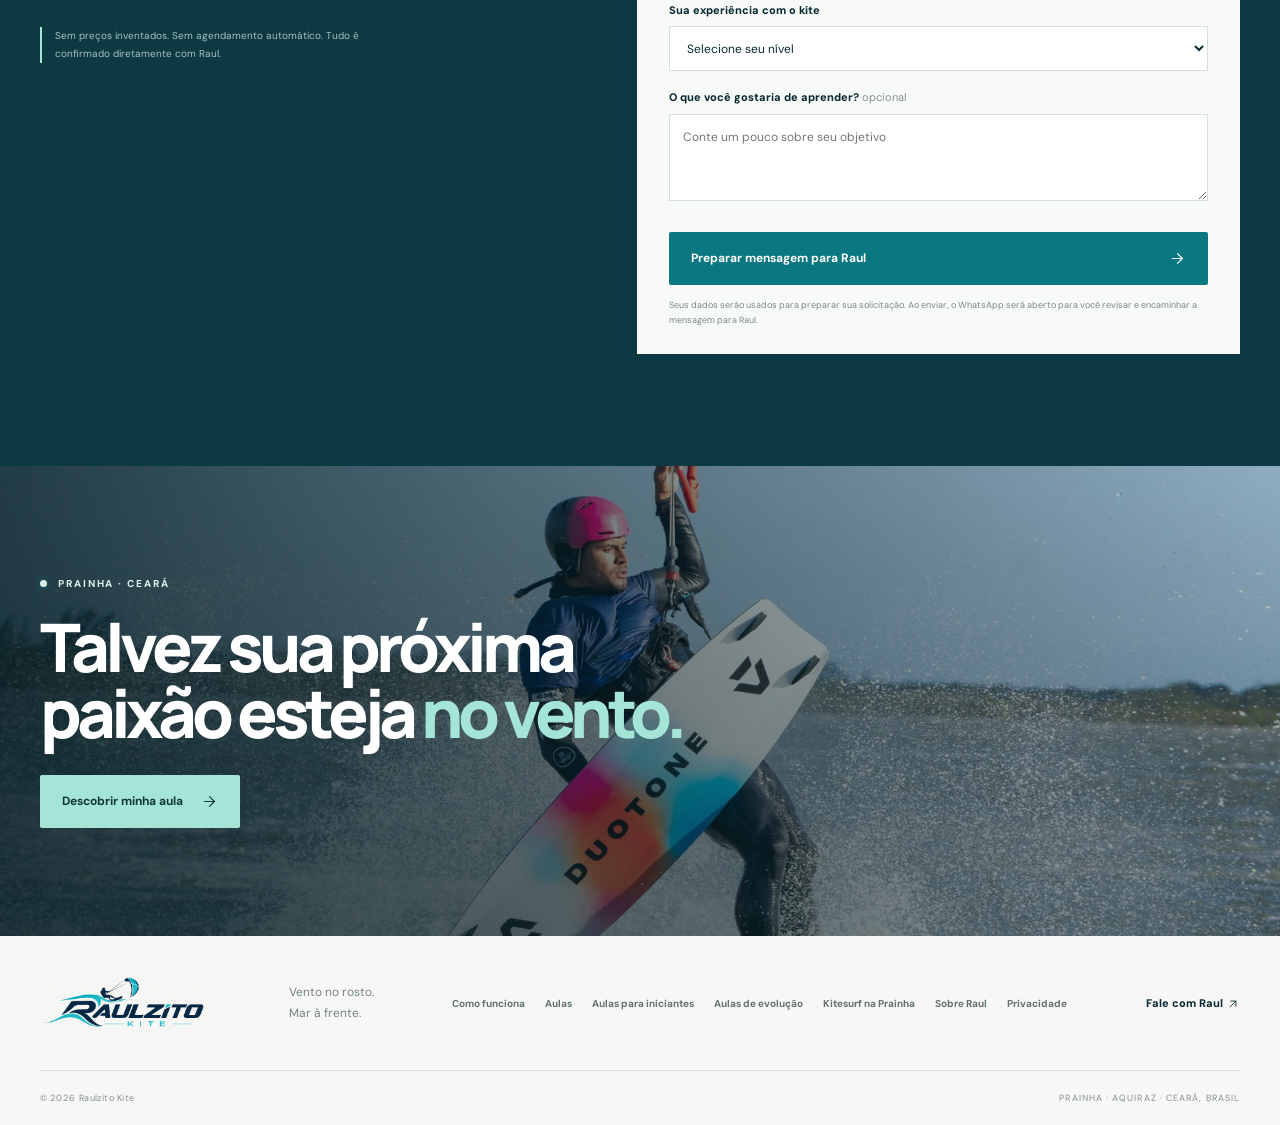
==== commit 55cbbca1: "Integrate student portal navigation and PWA shell" ====
--- a/index.html
+++ b/index.html
@@ -11,7 +11,9 @@
   <title>Raulzito Kite | Aulas de Kitesurf na Prainha, Aquiraz - CE</title>
   <meta name="description" content="Faça aulas de kitesurf na Prainha, em Aquiraz, Ceará, com Raulzito Kite. Aprenda do zero ou evolua na prática com orientação de Raul. Consulte disponibilidade pelo WhatsApp.">
   <meta property="og:type" content="website"><meta property="og:title" content="Raulzito Kite | Aulas de Kitesurf na Prainha, Aquiraz - CE"><meta property="og:description" content="Aulas de kitesurf para iniciantes e praticantes na Prainha, em Aquiraz, Ceará. Conheça Raul e consulte sua aula."><meta property="og:image" content="assets/foto-01.webp">
-  <link rel="icon" type="image/png" sizes="512x512" href="assets/raulzito-kite-icon.png"><link rel="preconnect" href="https://fonts.googleapis.com"><link rel="preconnect" href="https://fonts.gstatic.com" crossorigin>
+  <link rel="icon" type="image/png" sizes="512x512" href="/assets/pwa-512.png">
+  <link rel="icon" type="image/png" sizes="192x192" href="/assets/pwa-192.png">
+  <link rel="apple-touch-icon" sizes="180x180" href="/assets/raulzito-kite-icon.png"><link rel="preconnect" href="https://fonts.googleapis.com"><link rel="preconnect" href="https://fonts.gstatic.com" crossorigin>
   <link href="https://fonts.googleapis.com/css2?family=DM+Sans:wght@400;500;600;700&family=Manrope:wght@400;500;600;700;800&display=swap" rel="stylesheet">
   <link rel="stylesheet" href="styles.css">
   <link rel="canonical" href="https://www.raulzitokite.com.br/">
@@ -49,7 +51,7 @@
   <header class="site-header" id="top">
     <a class="brand" href="#top" aria-label="Raulzito Kite — início"><img class="brand-logo" src="assets/raulzito-kite-logo.png" alt="Raulzito Kite"></a>
     <button class="menu-toggle" aria-label="Abrir menu" aria-expanded="false" aria-controls="primary-navigation"><span></span><span></span></button>
-    <nav class="main-nav" id="primary-navigation" aria-label="Navegação principal"><a href="#historia">Minha história</a><a href="#metodo">Como funciona</a><a href="#aulas">Aulas</a><a href="#raul">Sobre Raul</a><a href="#galeria">Galeria</a><a class="nav-cta" href="#agendar">Consultar aulas <svg class="ui-icon arrow-icon" viewBox="0 0 24 24" aria-hidden="true" focusable="false"><path d="M7 17 17 7M8 7h9v9"/></svg></a><a class="nav-admin" href="admin.html">Área do instrutor <svg class="ui-icon arrow-icon" viewBox="0 0 24 24" aria-hidden="true" focusable="false"><path d="M7 17 17 7M8 7h9v9"/></svg></a></nav>
+    <nav class="main-nav" id="primary-navigation" aria-label="Navegação principal"><a href="#historia">Minha história</a><a href="#metodo">Como funciona</a><a href="#aulas">Aulas</a><a class="nav-admin" href="/aluno">Área do aluno</a><a href="#raul">Sobre Raul</a><a href="#galeria">Galeria</a><a class="nav-cta" href="#agendar">Consultar aulas <svg class="ui-icon arrow-icon" viewBox="0 0 24 24" aria-hidden="true" focusable="false"><path d="M7 17 17 7M8 7h9v9"/></svg></a><a class="nav-admin" href="admin.html">Área do instrutor <svg class="ui-icon arrow-icon" viewBox="0 0 24 24" aria-hidden="true" focusable="false"><path d="M7 17 17 7M8 7h9v9"/></svg></a></nav>
   </header>
   <main>
     <section class="hero" aria-labelledby="hero-title">
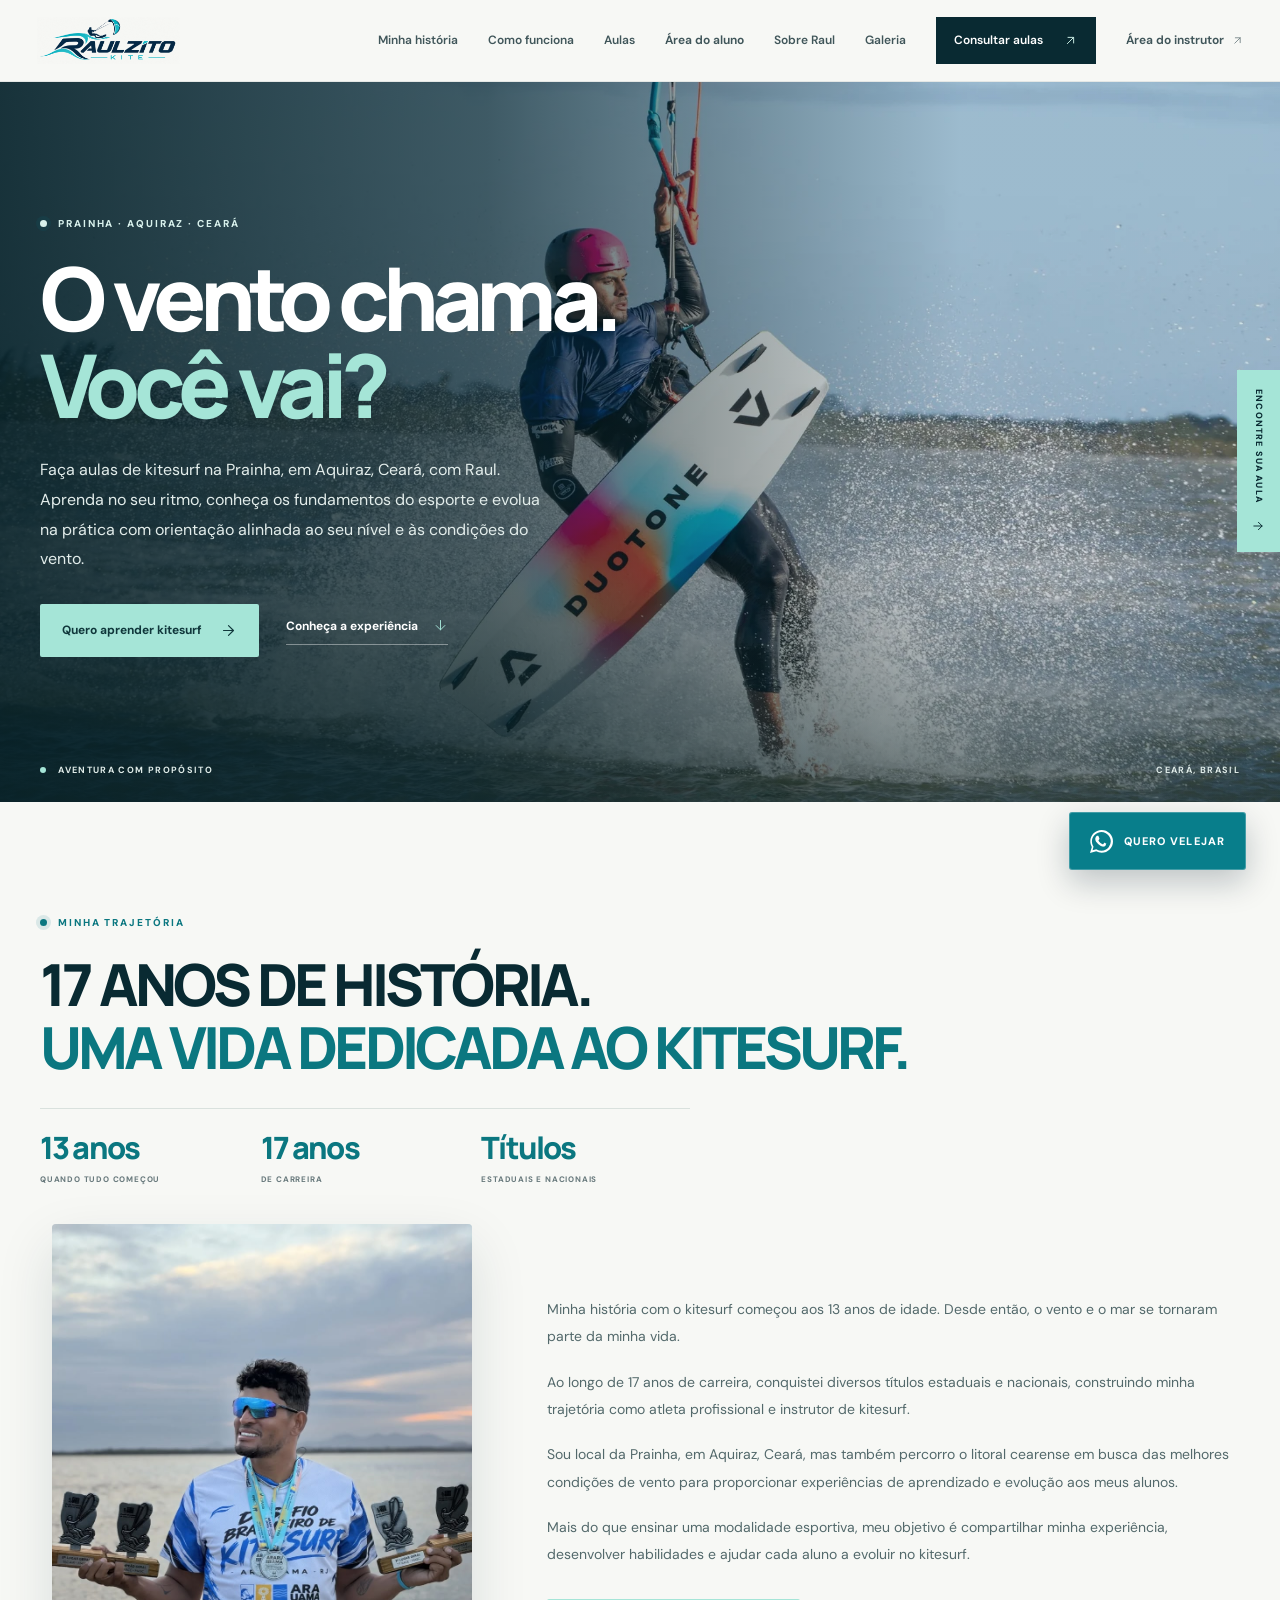
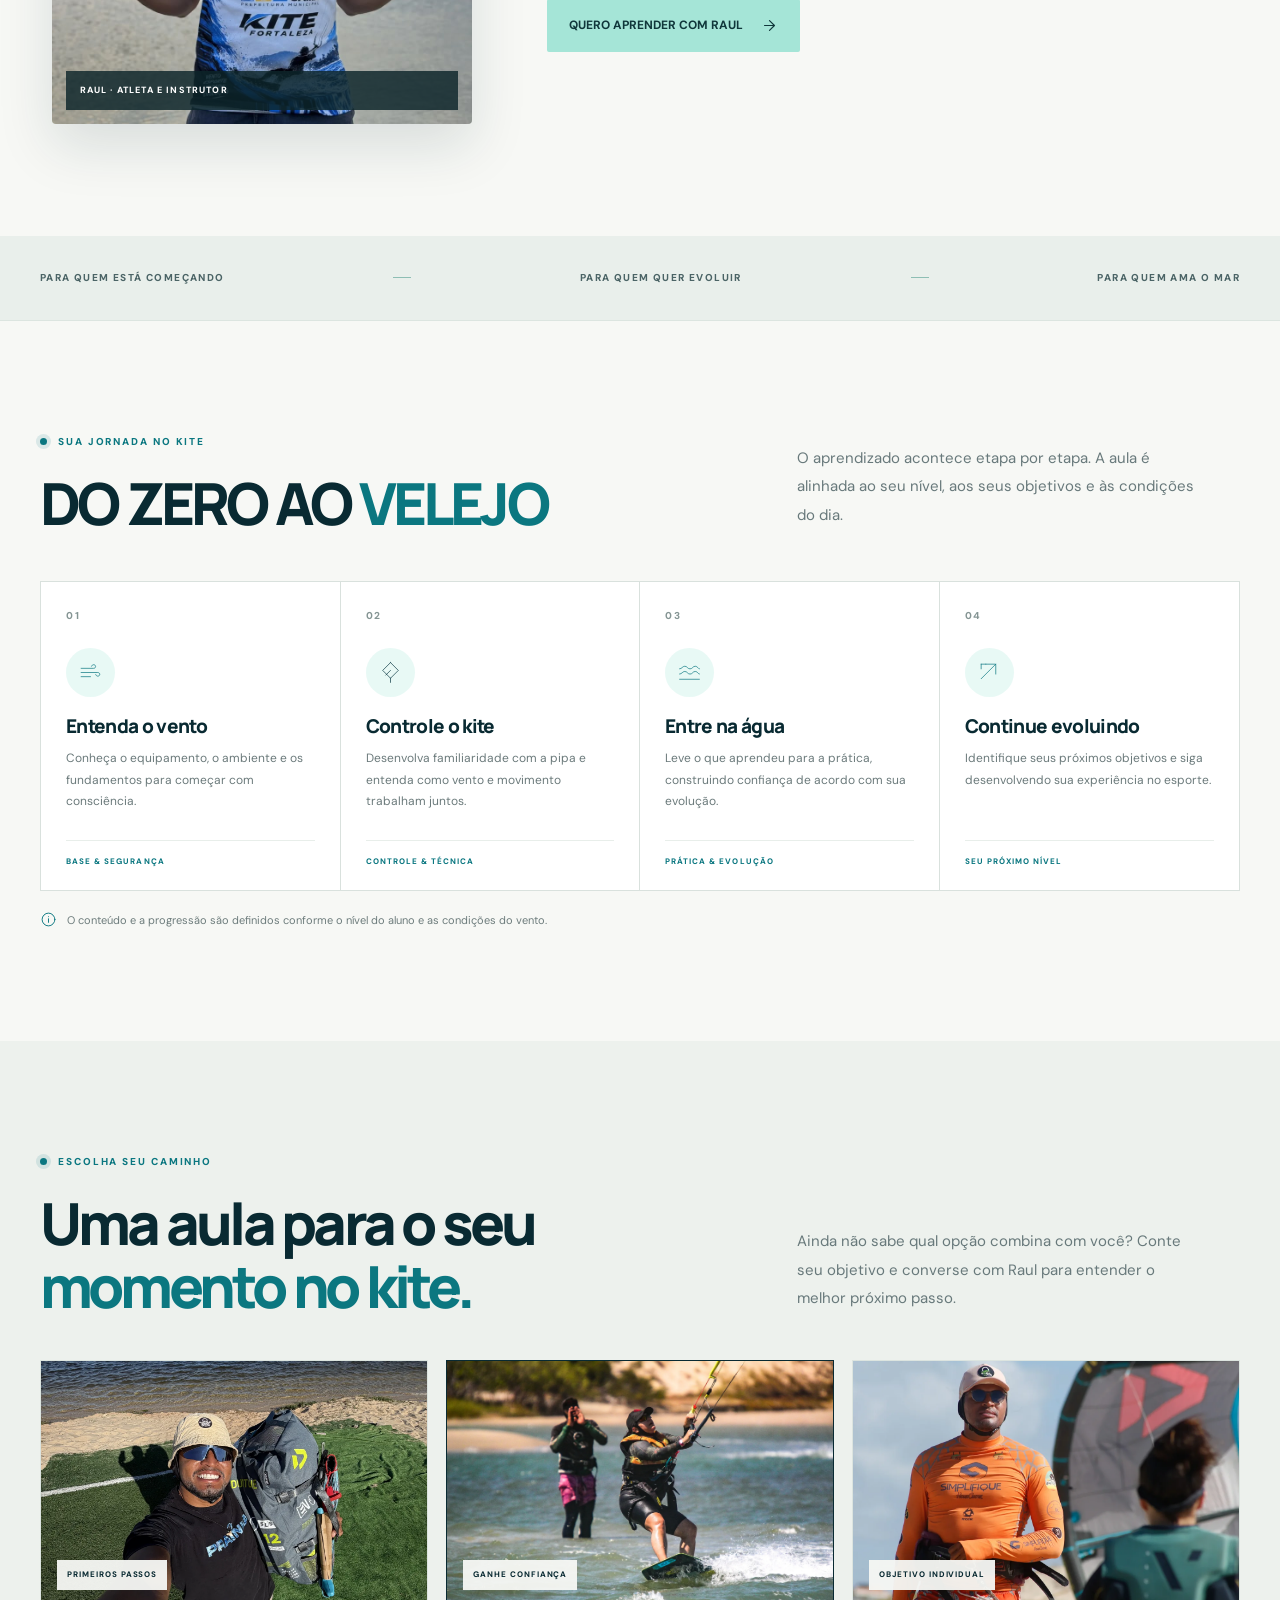
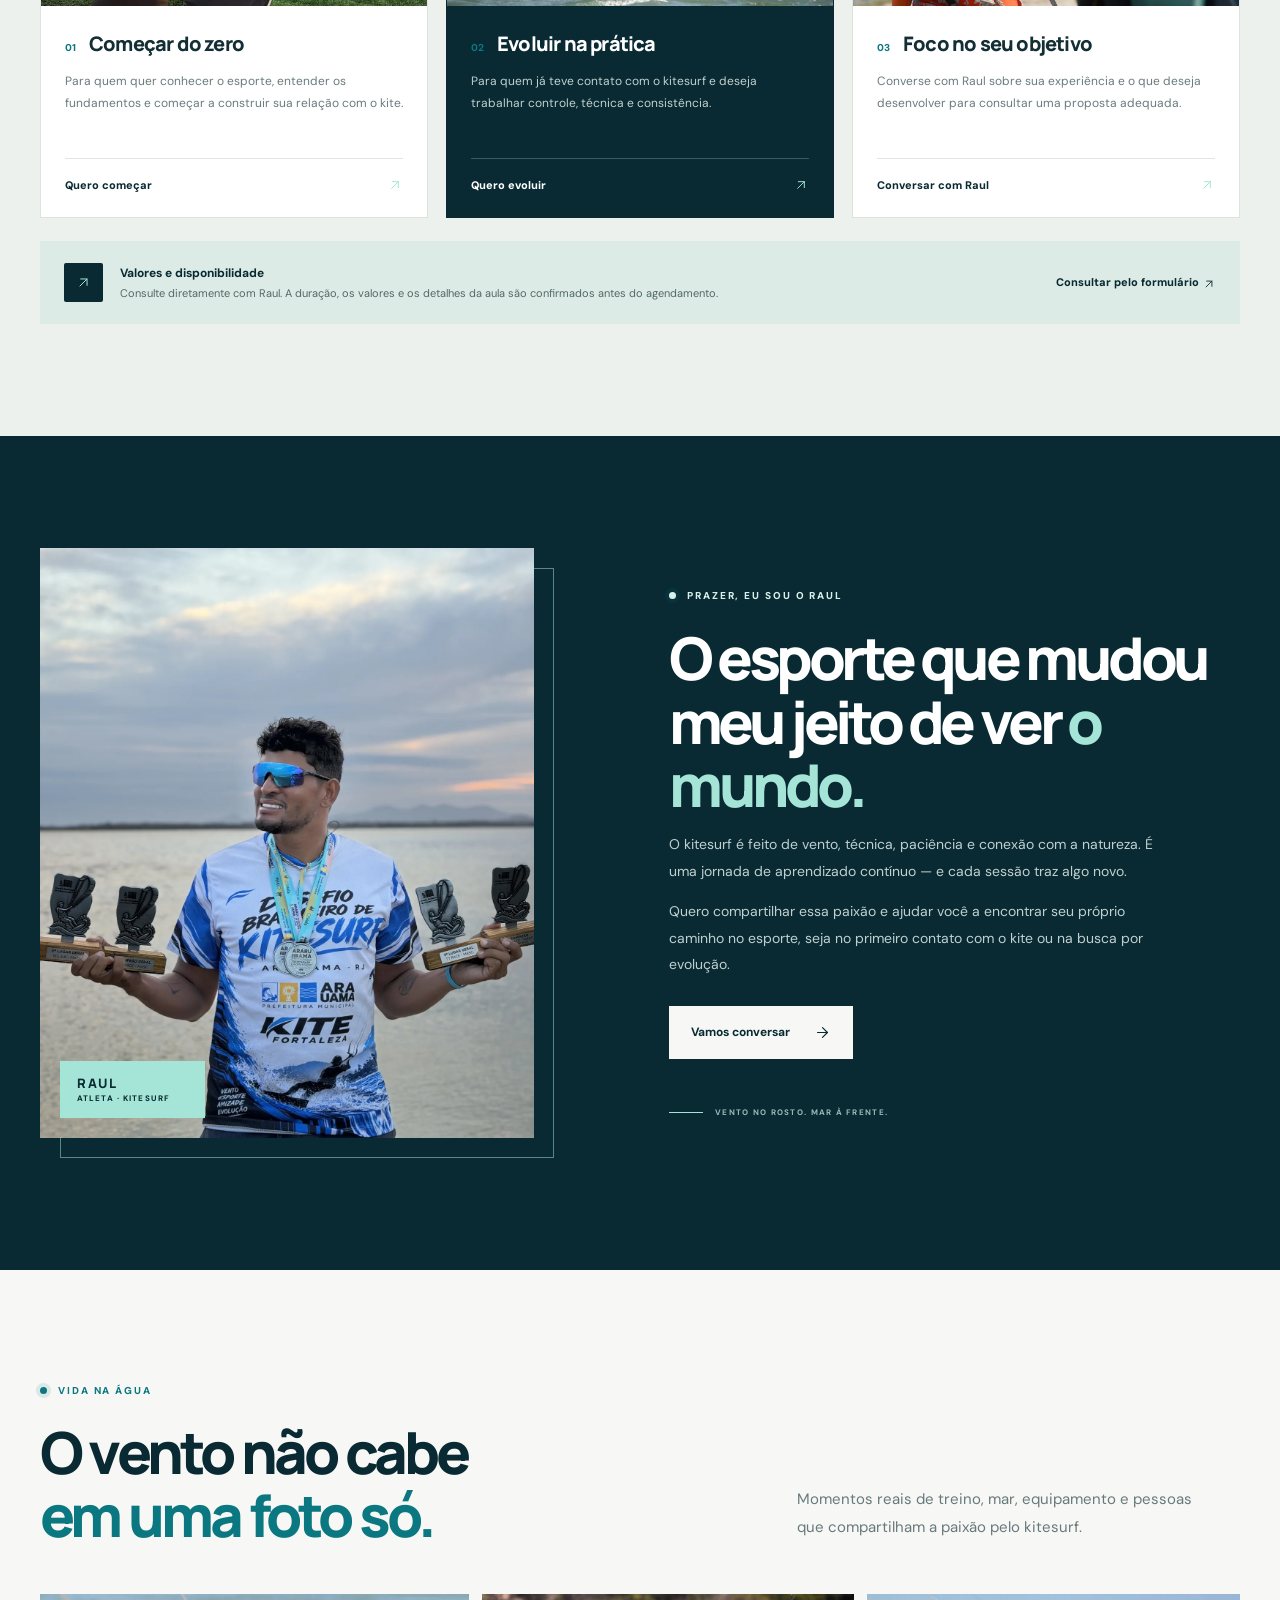
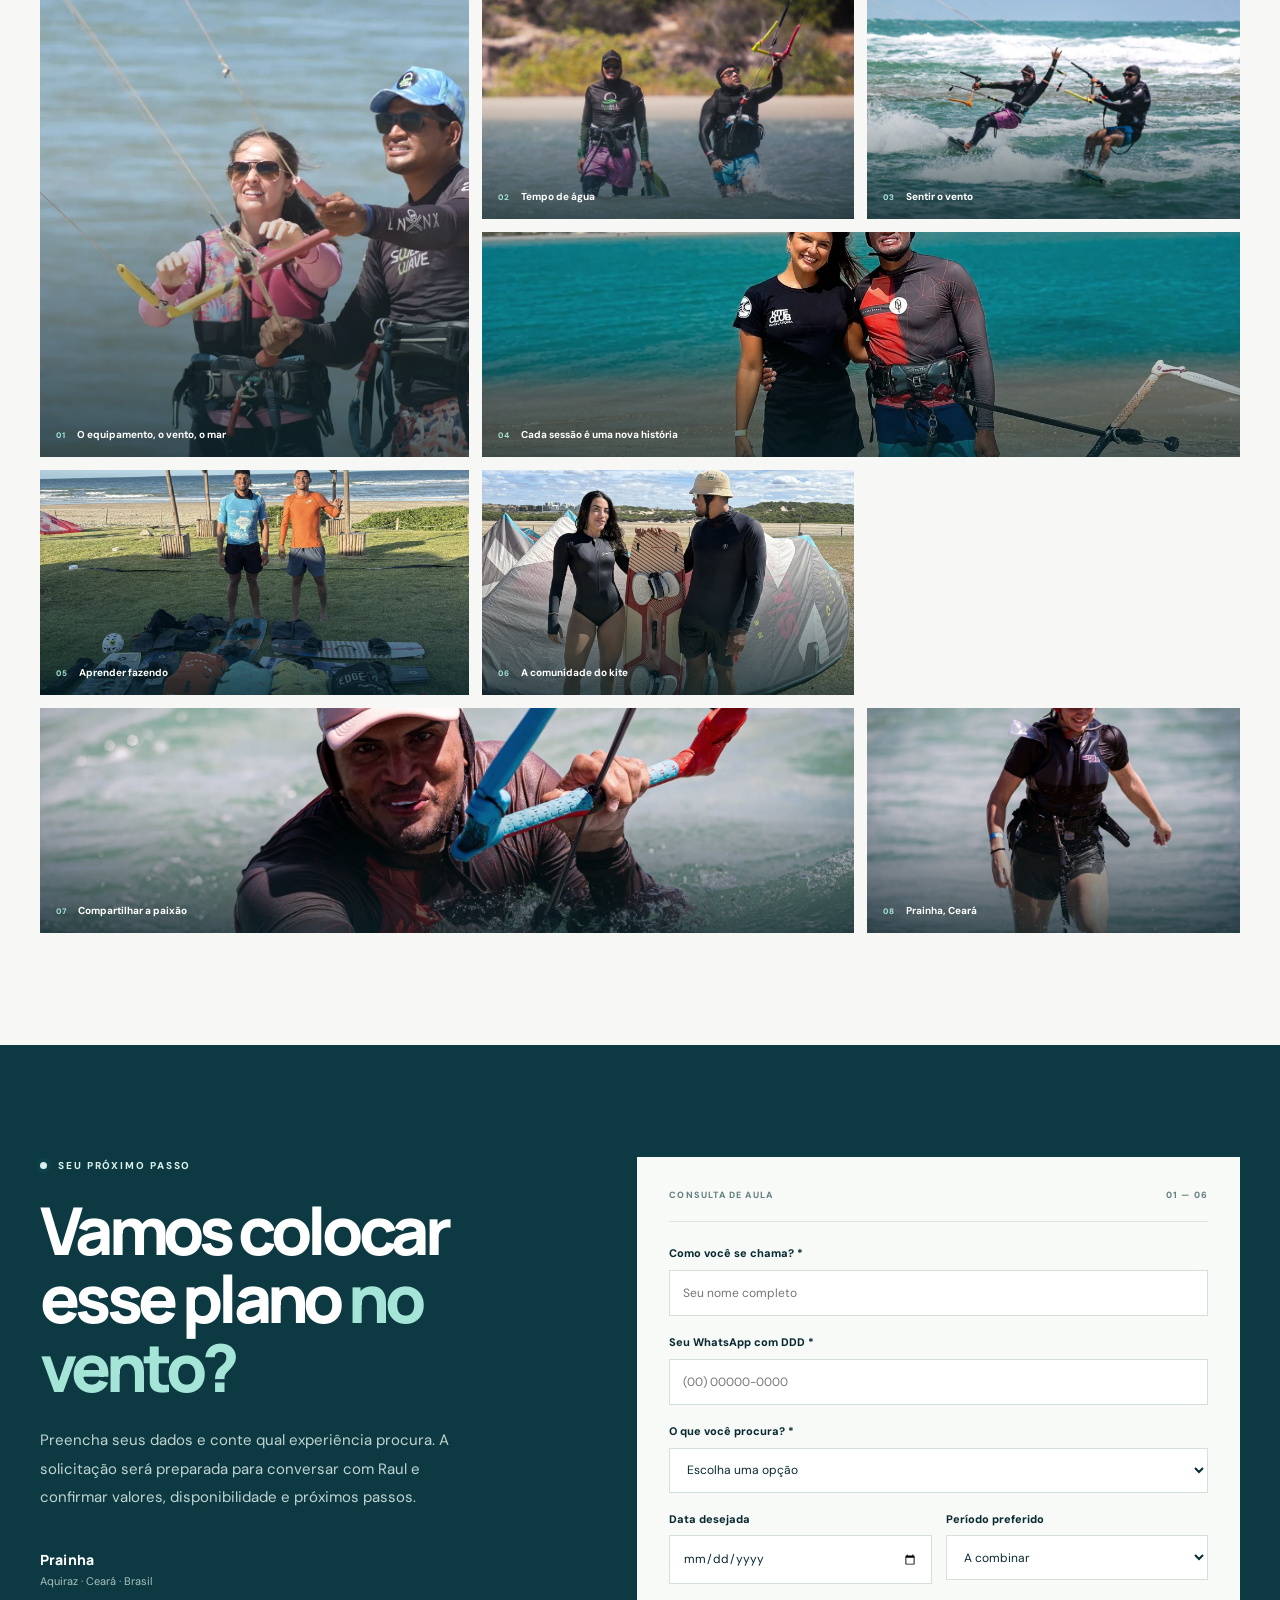
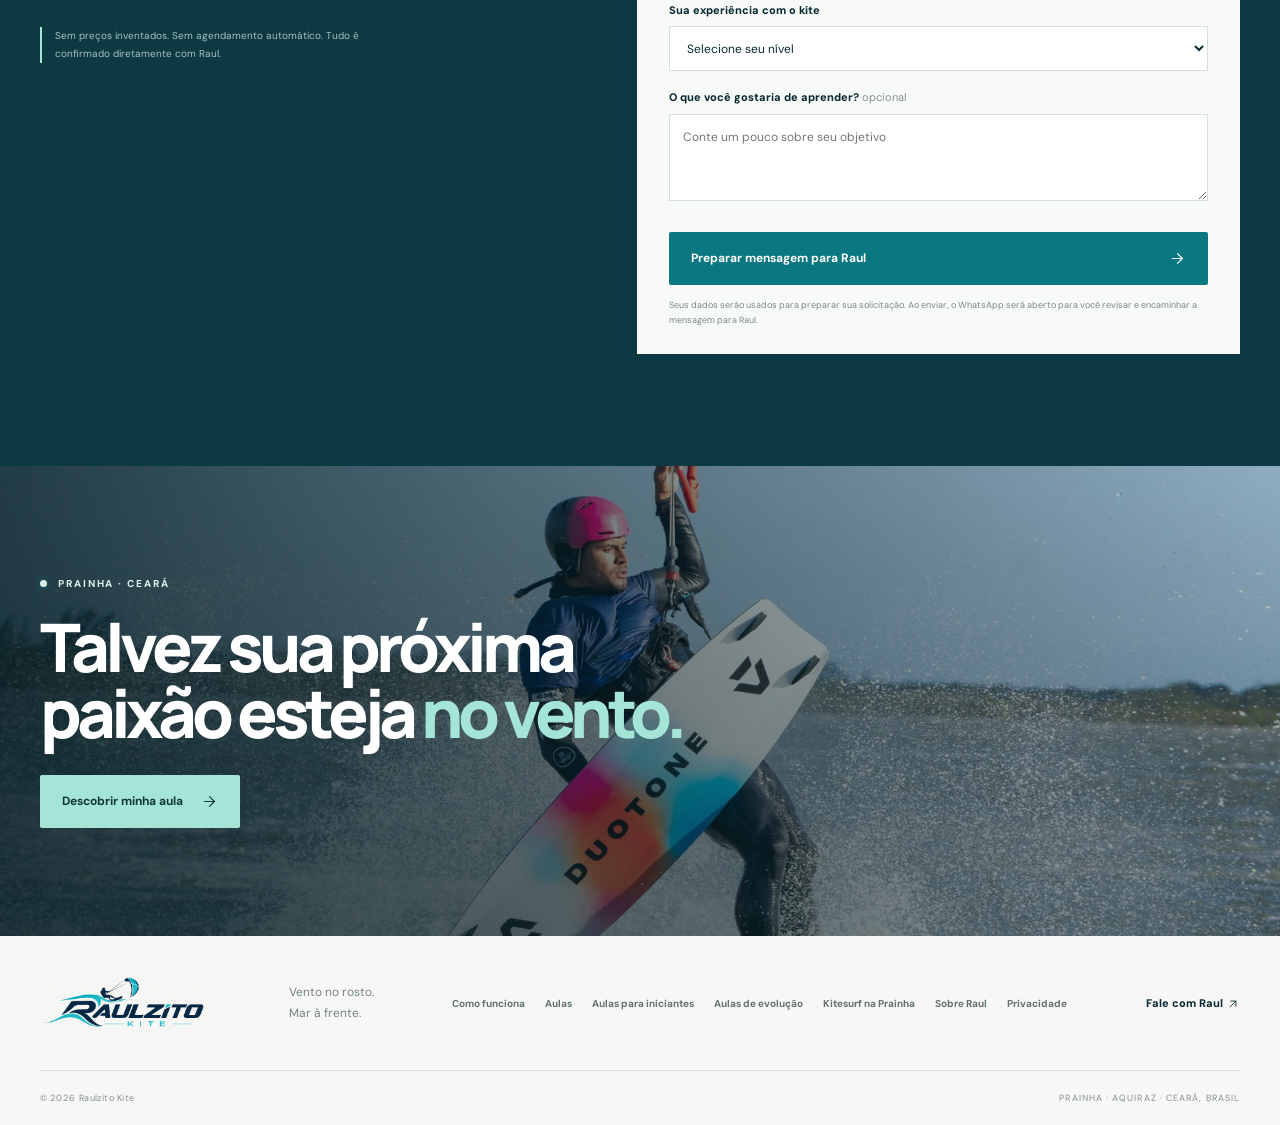
==== commit 47b54d97: "Improve iOS viewport and PWA metadata" ====
--- a/index.html
+++ b/index.html
@@ -6,7 +6,7 @@
     <meta name="theme-color" content="#159b82">
     <meta name="apple-mobile-web-app-capable" content="yes">
     <meta name="apple-mobile-web-app-status-bar-style" content="black-translucent">
-    <link rel="apple-touch-icon" href="assets/raulzito-kite-icon.png"><meta name="viewport" content="width=device-width,initial-scale=1">
+    <link rel="apple-touch-icon" href="assets/raulzito-kite-icon.png"><meta name="viewport" content="width=device-width, initial-scale=1, viewport-fit=cover"><meta name="apple-mobile-web-app-capable" content="yes"><meta name="apple-mobile-web-app-status-bar-style" content="black-translucent"><meta name="apple-mobile-web-app-title" content="Raulzito Kite">
   <meta name="theme-color" content="#f7f8f5">
   <title>Raulzito Kite | Aulas de Kitesurf na Prainha, Aquiraz - CE</title>
   <meta name="description" content="Faça aulas de kitesurf na Prainha, em Aquiraz, Ceará, com Raulzito Kite. Aprenda do zero ou evolua na prática com orientação de Raul. Consulte disponibilidade pelo WhatsApp.">
--- a/styles.css
+++ b/styles.css
@@ -80,3 +80,61 @@
 .floating-cta-arrow{font-size:18px;line-height:1;margin-left:3px;color:#a5e5d7}
 @media(max-width:760px){.floating-whatsapp-cta{right:14px;bottom:14px;min-height:53px;padding:0 15px;gap:9px;font-size:10px;box-shadow:0 8px 24px rgba(7,28,44,.28)}.floating-whatsapp-cta svg{width:21px;height:21px}}
 @media(prefers-reduced-motion:reduce){.floating-whatsapp-cta{transition:none}}
+
+
+/* Áreas do aluno e do instrutor seguem o mesmo padrão visual dos links principais. */
+.main-nav>a.nav-admin{
+  display:inline-flex;
+  align-items:center;
+  gap:7px;
+  padding:8px 0;
+  margin:0;
+  border:0;
+  border-radius:0;
+  background:transparent;
+  color:inherit;
+  font:inherit;
+  font-size:inherit;
+  font-weight:650;
+  line-height:1.4;
+  white-space:nowrap;
+  transition:color .2s ease;
+}
+.main-nav>a.nav-admin:hover,
+.main-nav>a.nav-admin:focus-visible{
+  color:var(--sea);
+  background:transparent;
+  border-color:transparent;
+}
+.main-nav>a.nav-admin .ui-icon{
+  width:13px;
+  height:13px;
+  flex:none;
+  opacity:.75;
+}
+.main-nav>a:focus-visible,
+.menu-toggle:focus-visible{
+  outline:3px solid #159b82;
+  outline-offset:4px;
+}
+@media(max-width:760px){
+  .main-nav>a.nav-admin{
+    display:flex;
+    width:100%;
+    min-height:48px;
+    margin:0;
+    padding:13px 0;
+    border:0;
+    border-radius:0;
+    border-bottom:1px solid #e1e7e2;
+    background:transparent;
+    justify-content:space-between;
+    font-size:14px;
+  }
+  .main-nav>a.nav-admin:hover,
+  .main-nav>a.nav-admin:focus-visible{
+    background:transparent;
+    color:var(--sea);
+  }
+  .main-nav>a.nav-admin .ui-icon{width:16px;height:16px}
+}
